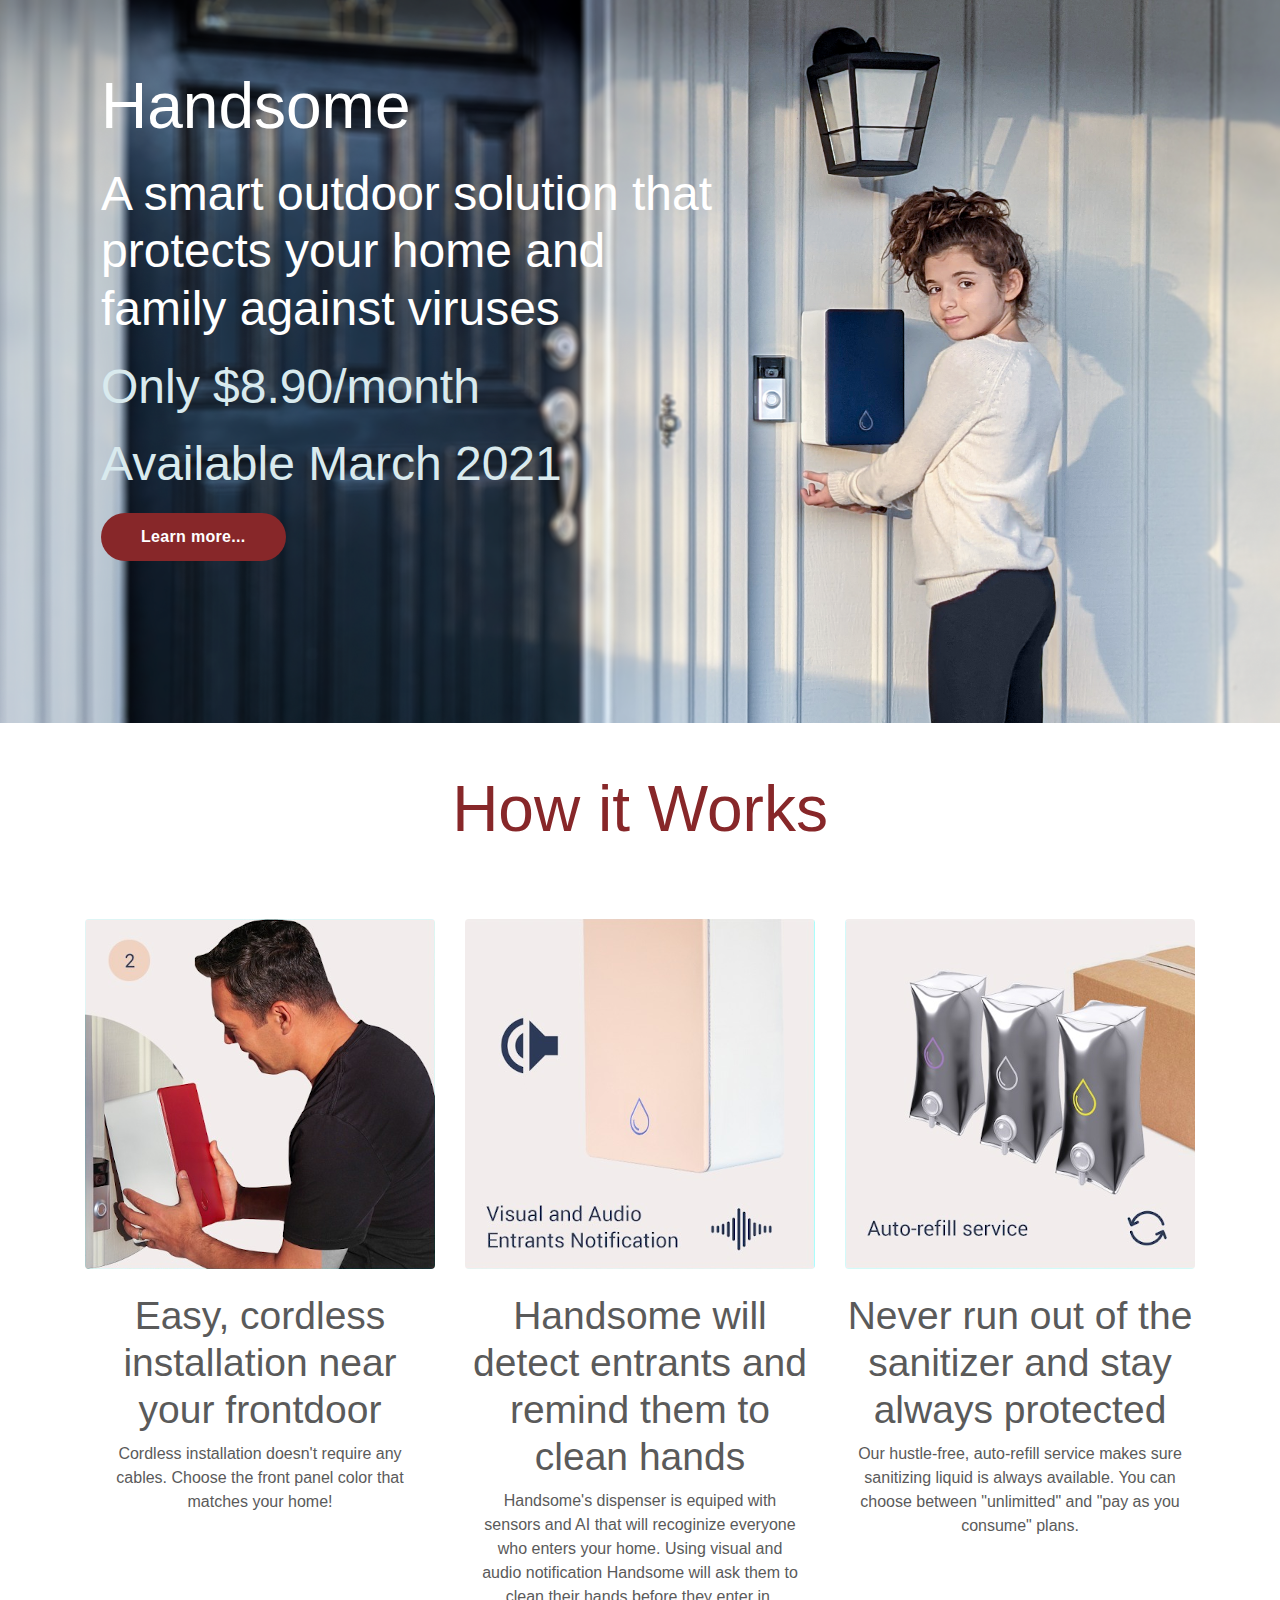
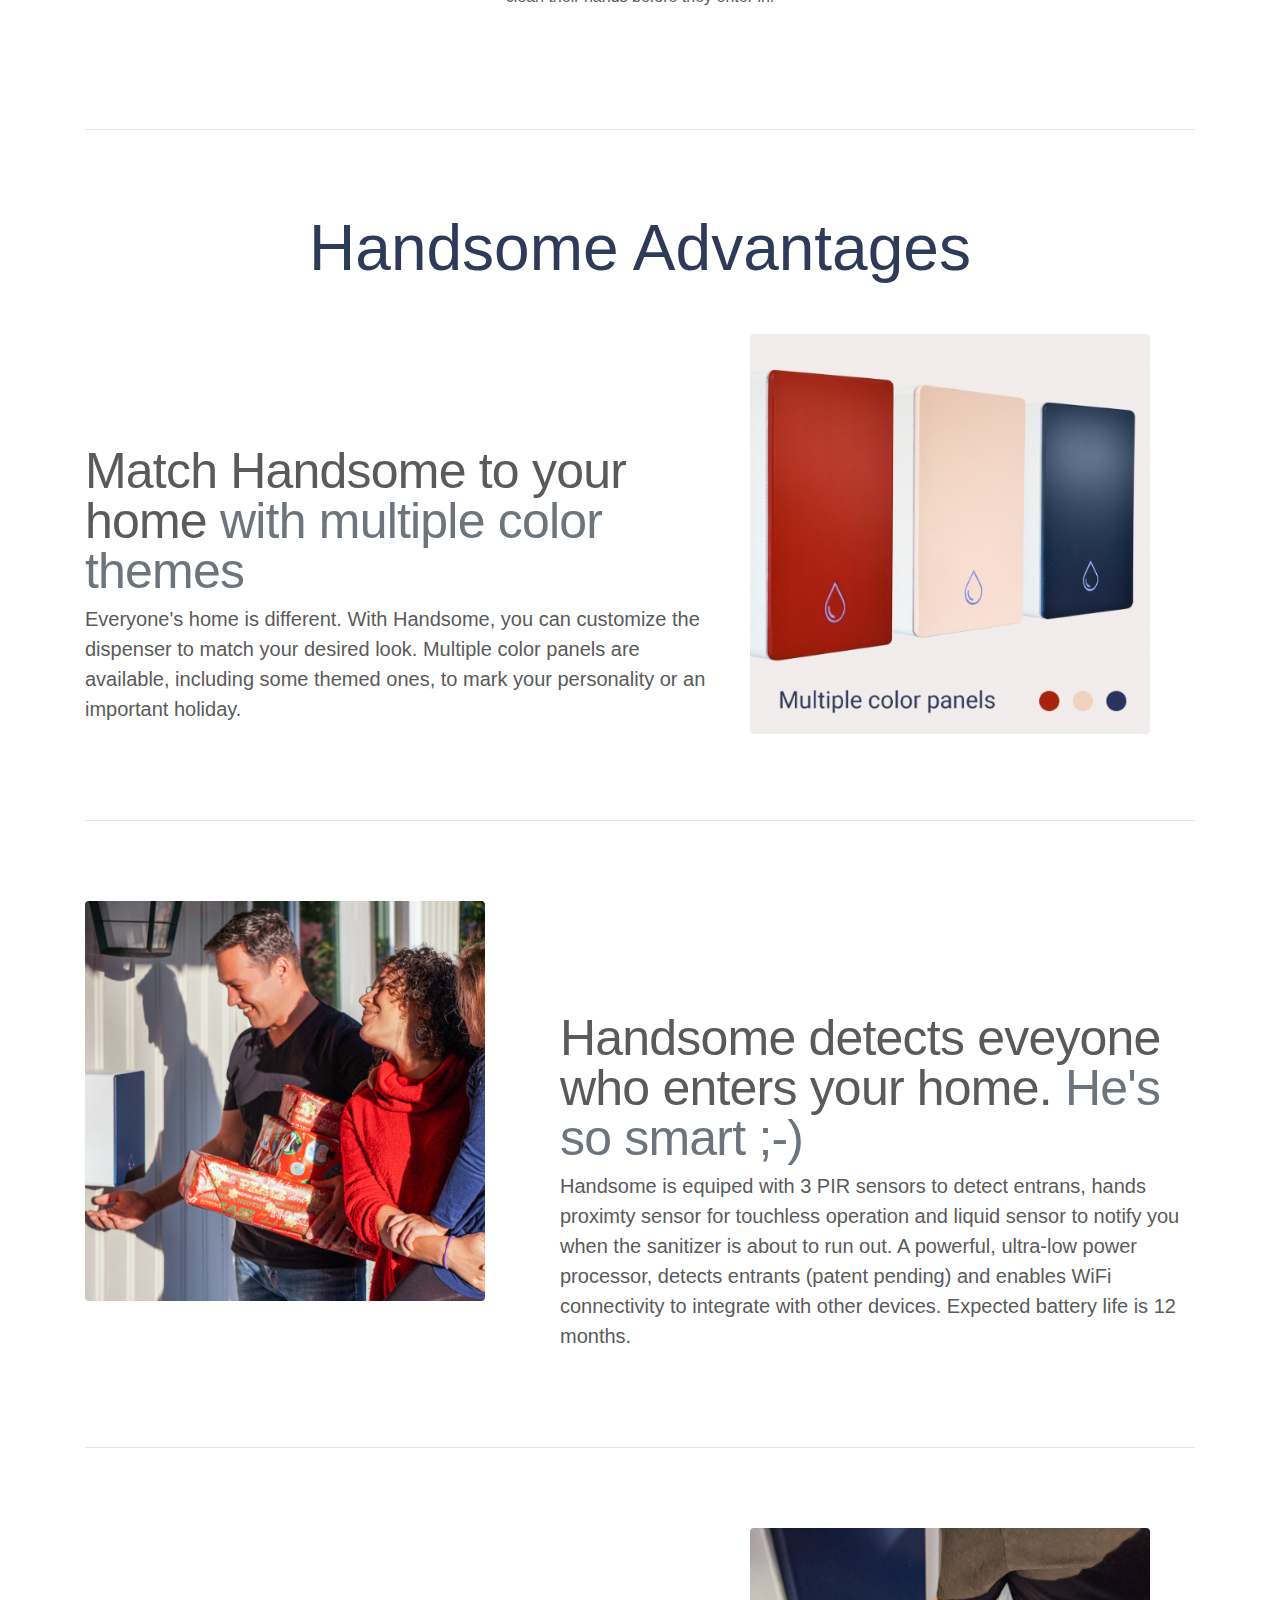
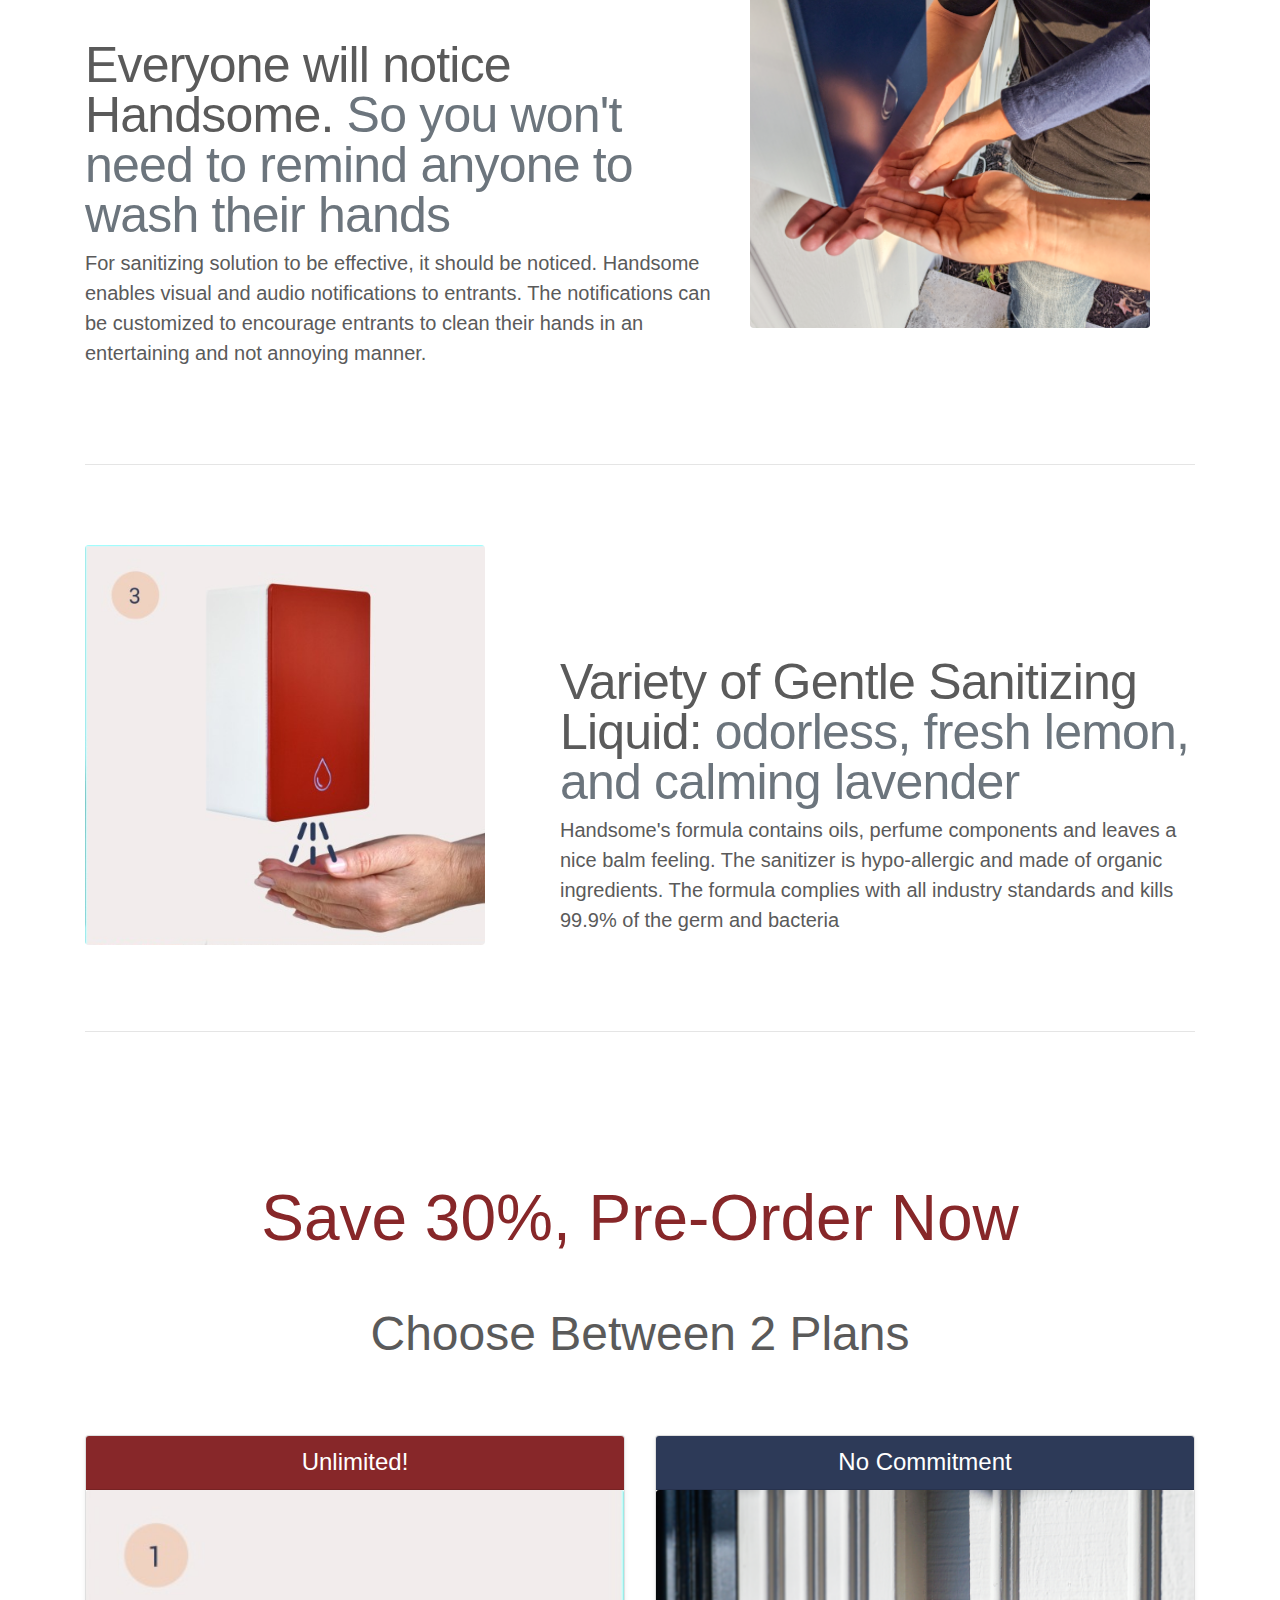
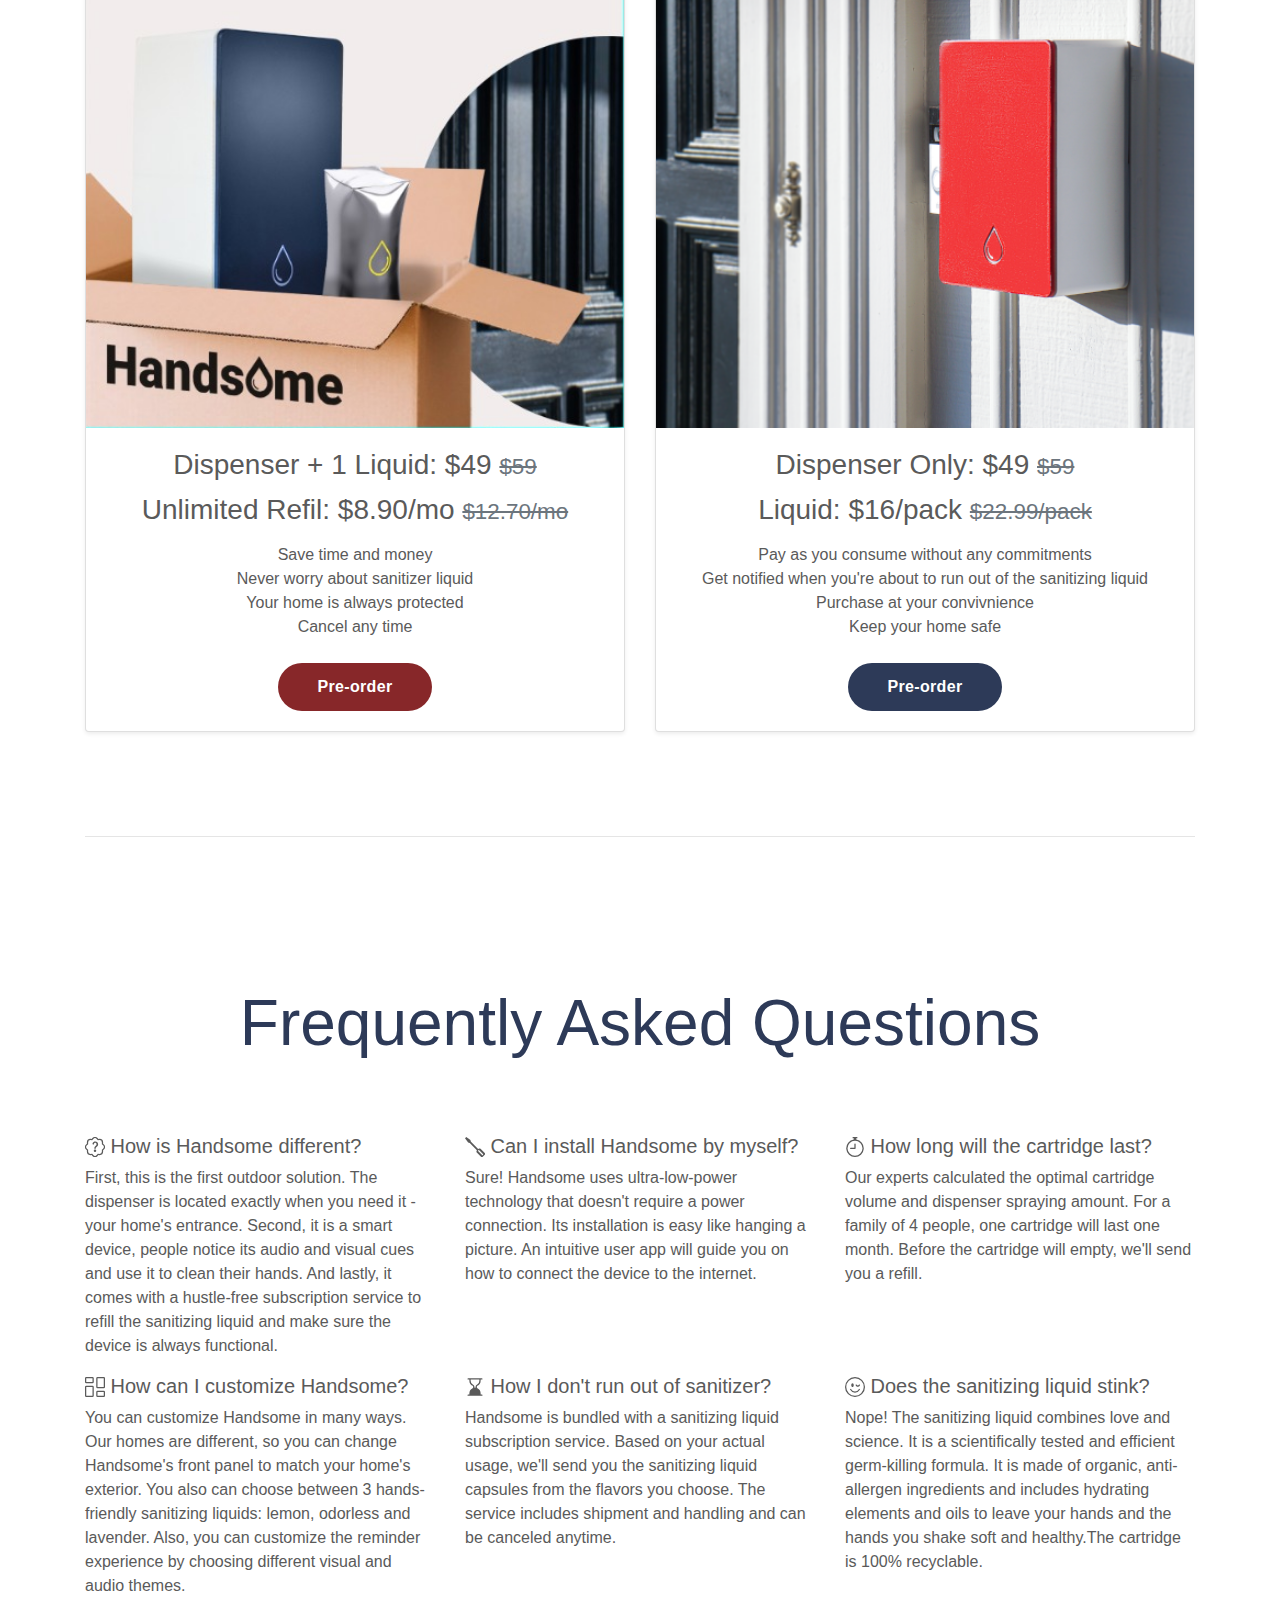
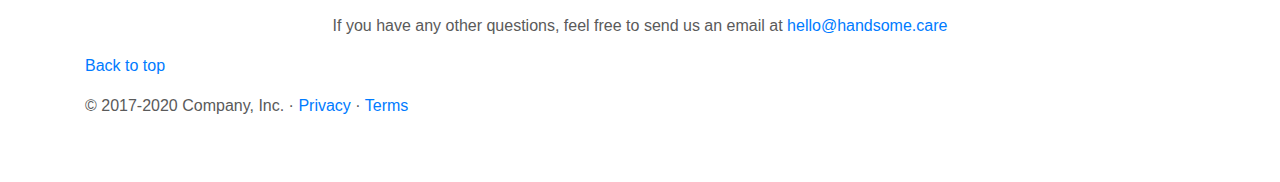
==== v3/index.html @ 8bad0efb "Add files via upload" ====
<!doctype html>
<html lang="en">
  <head>
    <meta charset="utf-8">
    <meta name="viewport" content="width=device-width, initial-scale=1">
    <meta name="description" content="">
    <meta name="author" content="Mark Otto, Jacob Thornton, and Bootstrap contributors">
    <meta name="generator" content="Hugo 0.79.0">
    <title>Handsome. Smart Outdoor Sanitizer</title>

<!--    <link rel="canonical" href="https://getbootstrap.com/docs/5.0/examples/carousel/">-->
<!--      https://animate.style/-->
      <link
        rel="stylesheet"
        href="https://cdnjs.cloudflare.com/ajax/libs/animate.css/4.1.1/animate.min.css"
        />
    

    <!-- Bootstrap core CSS -->
<!--<link href="assets/dist/css/bootstrap.min.css" rel="stylesheet">-->
<link rel="stylesheet" href="https://stackpath.bootstrapcdn.com/bootstrap/4.3.1/css/bootstrap.min.css" integrity="sha384-ggOyR0iXCbMQv3Xipma34MD+dH/1fQ784/j6cY/iJTQUOhcWr7x9JvoRxT2MZw1T" crossorigin="anonymous">
<script src="https://code.jquery.com/jquery-3.3.1.slim.min.js" integrity="sha384-q8i/X+965DzO0rT7abK41JStQIAqVgRVzpbzo5smXKp4YfRvH+8abtTE1Pi6jizo" crossorigin="anonymous"></script>
<script src="https://cdnjs.cloudflare.com/ajax/libs/popper.js/1.14.7/umd/popper.min.js" integrity="sha384-UO2eT0CpHqdSJQ6hJty5KVphtPhzWj9WO1clHTMGa3JDZwrnQq4sF86dIHNDz0W1" crossorigin="anonymous"></script>
<script src="https://stackpath.bootstrapcdn.com/bootstrap/4.3.1/js/bootstrap.min.js" integrity="sha384-JjSmVgyd0p3pXB1rRibZUAYoIIy6OrQ6VrjIEaFf/nJGzIxFDsf4x0xIM+B07jRM" crossorigin="anonymous"></script>
<script src="https://cdn.jsdelivr.net/npm/masonry-layout@4.2.2/dist/masonry.pkgd.min.js" integrity="sha384-GNFwBvfVxBkLMJpYMOABq3c+d3KnQxudP/mGPkzpZSTYykLBNsZEnG2D9G/X/+7D" crossorigin="anonymous" async></script>
      
    <style>
      .bd-placeholder-img {
        font-size: 1.125rem;
        text-anchor: middle;
        -webkit-user-select: none;
        -moz-user-select: none;
        user-select: none;
      }

      @media (min-width: 768px) {
        .bd-placeholder-img-lg {
          font-size: 3.5rem;
        }
      }
    </style>

    
    <!-- Custom styles for this template -->
    <link href="css/custom.css" rel="stylesheet">
  </head>
  <body>
    
<!--
<header>
  <nav class="navbar navbar-expand-md navbar-dark fixed-top bg-dark">
    <div class="container-fluid">
      <a class="navbar-brand" href="#">Carousel</a>
      <button class="navbar-toggler" type="button" data-bs-toggle="collapse" data-bs-target="#navbarCollapse" aria-controls="navbarCollapse" aria-expanded="false" aria-label="Toggle navigation">
        <span class="navbar-toggler-icon"></span>
      </button>
      <div class="collapse navbar-collapse" id="navbarCollapse">
        <ul class="navbar-nav me-auto mb-2 mb-md-0">
          <li class="nav-item active">
            <a class="nav-link" aria-current="page" href="#">Home</a>
          </li>
          <li class="nav-item">
            <a class="nav-link" href="#">Link</a>
          </li>
          <li class="nav-item">
            <a class="nav-link disabled" href="#" tabindex="-1" aria-disabled="true">Disabled</a>
          </li>
        </ul>
        <form class="d-flex">
          <input class="form-control me-2" type="search" placeholder="Search" aria-label="Search">
          <button class="btn btn-outline-success" type="submit">Search</button>
        </form>
      </div>
    </div>
  </nav>
</header>
-->

<main>

    <div class="container-fluid px-0 mb-3" style="position: relative;">
        <div class="row">
<!--            <div class="col-lg-12 d-none d-md-block">-->
            <div class="col-12">
                <img src="images/4.png" class="d-block w-100 img-fluid" aria-hidden="true" focusable="false">

                <div class="col-sm-6 home-text-block d-none d-md-block">              
                    <h1 class="display-1 animate__animated animate__fadeIn" >Handsome</h1>
                    <h2 class="display-4 animate__animated animate__fadeIn animate__delay-1s">A smart outdoor solution that protects your home and family against viruses</h2>
                    <h2 class="display-4 animate__animated animate__fadeIn animate__delay-2s" style="color:#D9EAEE;">Only $8.90/month</h2>
                    <h2 class="display-4 animate__animated animate__fadeIn animate__delay-2s" style="color:#D9EAEE;">Available March 2021</h2>
                    <p><a class="button button-red-100" href="#" role="button">Learn more...</a></p>
                </div>                
            </div>
        </div>
        </div>
        <div class="container d-md-none">
        <div class="row">
            <div class="col-12">
                    <h1 class="display-1 animate__animated animate__fadeIn m-2" >Handsome</h1>
                    <h2 class="display-4 animate__animated animate__fadeIn animate__delay-1s m-3">A smart outdoor solution that protects your home and family against viruses</h2>
                    <h2 class="display-4 animate__animated animate__fadeIn animate__delay-2s m-3">Only $8.90/month</h2>
                    <h2 class="display-4 animate__animated animate__fadeIn animate__delay-2s m-3">Available March 2021</h2>
                </div>                
            </div>
        </div>
        
    
    
          <!-- Three columns of text below the carousel -->
<!--
  <div id="myCarousel" class="carousel slide" data-bs-ride="carousel">
    <ol class="carousel-indicators">
      <li data-bs-target="#myCarousel" data-bs-slide-to="0" class="active"></li>
      <li data-bs-target="#myCarousel" data-bs-slide-to="1"></li>
      <li data-bs-target="#myCarousel" data-bs-slide-to="2"></li>
    </ol>
    <div class="carousel-inner">
      <div class="carousel-item active">
        <svg class="bd-placeholder-img" width="100%" height="100%" xmlns="http://www.w3.org/2000/svg" aria-hidden="true" preserveAspectRatio="xMidYMid slice" focusable="false"><rect width="100%" height="100%" fill="#777"/></svg>
        <div class="container">
          <div class="carousel-caption text-start">
            <h1>Example headline.</h1>
            <p>Cras justo odio, dapibus ac facilisis in, egestas eget quam. Donec id elit non mi porta gravida at eget metus. Nullam id dolor id nibh ultricies vehicula ut id elit.</p>
            <p><a class="btn btn-lg btn-primary" href="#" role="button">Sign up today</a></p>
          </div>
        </div>
      </div>
      <div class="carousel-item">
        <svg class="bd-placeholder-img" width="100%" height="100%" xmlns="http://www.w3.org/2000/svg" aria-hidden="true" preserveAspectRatio="xMidYMid slice" focusable="false"><rect width="100%" height="100%" fill="#777"/></svg>

        <div class="container">
          <div class="carousel-caption">
            <h1>Another example headline.</h1>
            <p>Cras justo odio, dapibus ac facilisis in, egestas eget quam. Donec id elit non mi porta gravida at eget metus. Nullam id dolor id nibh ultricies vehicula ut id elit.</p>
            <p><a class="btn btn-lg btn-primary" href="#" role="button">Learn more</a></p>
          </div>
        </div>
      </div>
      <div class="carousel-item">
        <svg class="bd-placeholder-img" width="100%" height="100%" xmlns="http://www.w3.org/2000/svg" aria-hidden="true" preserveAspectRatio="xMidYMid slice" focusable="false"><rect width="100%" height="100%" fill="#777"/></svg>

        <div class="container">
          <div class="carousel-caption text-end">
            <h1>One more for good measure.</h1>
            <p>Cras justo odio, dapibus ac facilisis in, egestas eget quam. Donec id elit non mi porta gravida at eget metus. Nullam id dolor id nibh ultricies vehicula ut id elit.</p>
            <p><a class="btn btn-lg btn-primary" href="#" role="button">Browse gallery</a></p>
          </div>
        </div>
      </div>
    </div>
    <a class="carousel-control-prev" href="#myCarousel" role="button" data-bs-slide="prev">
      <span class="carousel-control-prev-icon" aria-hidden="true"></span>
      <span class="visually-hidden">Previous</span>
    </a>
    <a class="carousel-control-next" href="#myCarousel" role="button" data-bs-slide="next">
      <span class="carousel-control-next-icon" aria-hidden="true"></span>
      <span class="visually-hidden">Next</span>
    </a>
  </div>
-->


  <!-- Marketing messaging and featurettes
  ================================================== -->
  <!-- Wrap the rest of the page in another container to center all the content. -->

  <div class="container marketing mt-5">
      <h1 class="display-1 mb-5 animate__animated animate__fadeIn text-center" style="color:#872729;">How it Works</h1>
    <!-- Three columns of text below the carousel -->
    <div class="row">
      <div class="col-lg-4 pt-4">
        <img src="images/how_it_works_1.png" class="rounded">
        <h2 class="pt-4">Easy, cordless installation near your frontdoor</h2>
        <p>Cordless installation doesn't require any cables. Choose the front panel color that matches your home!</p>
      </div><!-- /.col-lg-4 -->
      <div class="col-lg-4 pt-4">
        <img src="images/how_it_works_2.png" class="rounded">
        <h2 class="pt-4">Handsome will detect entrants and remind them to clean hands</h2>
        <p>Handsome's dispenser is equiped with sensors and AI that will recoginize everyone who enters your home. Using visual and audio notification Handsome will ask them to clean their hands before they enter in.</p>
      </div><!-- /.col-lg-4 -->
      <div class="col-lg-4 pt-4">
        <img src="images/how_it_works_3.png" class="rounded">
        <h2 class="pt-4">Never run out of the sanitizer and stay always protected</h2>
        <p>Our hustle-free, auto-refill service makes sure sanitizing liquid is always available. You can choose between "unlimitted" and "pay as you consume" plans.</p>
      </div><!-- /.col-lg-4 -->

      </div><!-- /.row -->

    </div>
    
    <!-- START THE FEATURETTES -->

    

    <div class="container marketing mt-5">
        <hr class="featurette-divider d-none d-md-block">        
    <h1 class="display-1 mb-5 animate__animated animate__fadeIn text-center" style="color:#2D3A58;">Handsome Advantages</h1>

    <div class="row featurette">
      <div class="col-md-7">
        <h2 class="featurette-heading">Match Handsome to your home <span class="text-muted">with multiple color themes</span></h2>
        <p class="lead">Everyone's home is different. With Handsome, you can customize the dispenser to match your desired look. Multiple color panels are available, including some themed ones, to mark your personality or an important holiday.</p>
      </div>
      <div class="col-md-5">
        <img src="images/advantages_1.png" class="rounded featurette-image img-fluid mx-auto" width="400" height="400">
      </div>
    </div>

    <hr class="featurette-divider d-none d-md-block">
    <div class="d-md-none mt-5"></div>

    <div class="row featurette">
      <div class="col-md-7 order-md-2">
        <h2 class="featurette-heading">Handsome detects eveyone who enters your home. <span class="text-muted">He's so smart ;-)</span></h2>
        <p class="lead">Handsome is equiped with 3 PIR sensors to detect entrans, hands proximty sensor for touchless operation and liquid sensor to notify you when the sanitizer is about to run out. A powerful, ultra-low power processor, detects entrants (patent pending) and enables WiFi connectivity to integrate with other devices. Expected battery life is 12 months.</p>
      </div>
      <div class="col-md-5 order-md-1">
        <img src="images/advantages_2.png" class="rounded featurette-image img-fluid mx-auto" width="400" height="400">
      </div>
    </div>

    <hr class="featurette-divider d-none d-md-block">
    <div class="d-md-none mt-5"></div>

    <div class="row featurette">
      <div class="col-md-7">
        <h2 class="featurette-heading">Everyone will notice Handsome. <span class="text-muted">So you won't need to remind anyone to wash their hands</span></h2>
        <p class="lead">For sanitizing solution to be effective, it should be noticed. Handsome enables visual and audio notifications to entrants. The notifications can be customized to encourage entrants to clean their hands in an entertaining and not annoying manner.</p>
      </div>
      <div class="col-md-5">
        <img src="images/advantages_3.png" class="rounded featurette-image img-fluid mx-auto" width="400" height="400">
      </div>
    </div>

    <hr class="featurette-divider d-none d-md-block">
    <div class="d-md-none mt-5"></div>

    <div class="row featurette">
      <div class="col-md-7 order-md-2">
        <h2 class="featurette-heading">Variety of Gentle Sanitizing Liquid: <span class="text-muted">odorless, fresh lemon, and calming lavender</span></h2>
        <p class="lead">Handsome's formula contains oils, perfume components and leaves a nice balm feeling. The sanitizer is hypo-allergic and made of organic ingredients. The formula complies with all industry standards and kills 99.9% of the germ and bacteria</p>
      </div>
      <div class="col-md-5 order-md-1">
        <img src="images/advantages_4.png" class="rounded featurette-image img-fluid mx-auto" width="400" height="400">
      </div>
    </div>    
        
    <hr class="featurette-divider d-none d-md-block">
    <div class="d-md-none mt-5"></div>

    <!-- /END THE FEATURETTES -->

  </div><!-- /.container -->


<!--    PRICING -->
    <!-- Unlimited -->
    <div class="modal fade" id="unlimitedModal" tabindex="-1" role="dialog" aria-labelledby="unlimitedModalLabel" aria-hidden="true">
      <div class="modal-dialog modal-dialog-centered" role="document">      
        <div class="modal-content">
          <div class="modal-header">
            <h5 class="modal-title" id="unlimitedModalLabel">Save 30% on the Unlimited Plan.</h5>
            <button type="button" class="close" data-dismiss="modal" aria-label="Close">
              <span aria-hidden="true">&times;</span>
            </button>
          </div>
          <div class="modal-body">        
              <div class="text-center">
                  <img src="images/unlimited_256x256.png" class="d-block mx-auto" alt="" width="256" height="256"/>
              </div>
                <script src="https://f.convertkit.com/ckjs/ck.5.js"></script>
                <form action="https://app.convertkit.com/forms/1847154/subscriptions" class="seva-form formkit-form" method="post" data-sv-form="1847154" data-uid="456e545b8c" data-format="inline" data-version="5" data-options="{&quot;settings&quot;:{&quot;after_subscribe&quot;:{&quot;action&quot;:&quot;message&quot;,&quot;success_message&quot;:&quot;Success! Now check your email to confirm your subscription.&quot;,&quot;redirect_url&quot;:&quot;&quot;},&quot;analytics&quot;:{&quot;google&quot;:null,&quot;facebook&quot;:null,&quot;segment&quot;:null,&quot;pinterest&quot;:null,&quot;sparkloop&quot;:null},&quot;modal&quot;:{&quot;trigger&quot;:&quot;timer&quot;,&quot;scroll_percentage&quot;:null,&quot;timer&quot;:5,&quot;devices&quot;:&quot;all&quot;,&quot;show_once_every&quot;:15},&quot;powered_by&quot;:{&quot;show&quot;:true,&quot;url&quot;:&quot;https://convertkit.com?utm_source=dynamic&amp;utm_medium=referral&amp;utm_campaign=poweredby&amp;utm_content=form&quot;},&quot;recaptcha&quot;:{&quot;enabled&quot;:false},&quot;return_visitor&quot;:{&quot;action&quot;:&quot;show&quot;,&quot;custom_content&quot;:&quot;&quot;},&quot;slide_in&quot;:{&quot;display_in&quot;:&quot;bottom_right&quot;,&quot;trigger&quot;:&quot;timer&quot;,&quot;scroll_percentage&quot;:null,&quot;timer&quot;:5,&quot;devices&quot;:&quot;all&quot;,&quot;show_once_every&quot;:15},&quot;sticky_bar&quot;:{&quot;display_in&quot;:&quot;top&quot;,&quot;trigger&quot;:&quot;timer&quot;,&quot;scroll_percentage&quot;:null,&quot;timer&quot;:5,&quot;devices&quot;:&quot;all&quot;,&quot;show_once_every&quot;:15}},&quot;version&quot;:&quot;5&quot;}" min-width="400 500 600 700 800"><div data-style="clean"><ul class="formkit-alert formkit-alert-error" data-element="errors" data-group="alert"></ul><div data-element="fields" data-stacked="false" class="seva-fields formkit-fields"><div class="formkit-field"><input class="formkit-input" name="email_address" aria-label="Your Email Address" placeholder="Your Email Address" required="" type="email" style="color: rgb(0, 0, 0); border-color: rgb(227, 227, 227); border-radius: 4px; font-weight: 400;"></div><button data-element="submit" class="formkit-submit formkit-submit" style="color: rgb(255, 255, 255); background-color: rgb(22, 119, 190); border-radius: 4px; font-weight: 400;"><div class="formkit-spinner"><div></div><div></div><div></div></div><span class="">Pre-Order</span></button></div><div class="formkit-powered-by-convertkit-container"><a href="https://convertkit.com?utm_source=dynamic&amp;utm_medium=referral&amp;utm_campaign=poweredby&amp;utm_content=form" data-element="powered-by" class="formkit-powered-by-convertkit" data-variant="dark" target="_blank" rel="noopener noreferrer">Built with ConvertKit</a></div></div><style>.formkit-form[data-uid="456e545b8c"] *{box-sizing:border-box;}.formkit-form[data-uid="456e545b8c"]{-webkit-font-smoothing:antialiased;-moz-osx-font-smoothing:grayscale;}.formkit-form[data-uid="456e545b8c"] legend{border:none;font-size:inherit;margin-bottom:10px;padding:0;position:relative;display:table;}.formkit-form[data-uid="456e545b8c"] fieldset{border:0;padding:0.01em 0 0 0;margin:0;min-width:0;}.formkit-form[data-uid="456e545b8c"] body:not(:-moz-handler-blocked) fieldset{display:table-cell;}.formkit-form[data-uid="456e545b8c"] h1,.formkit-form[data-uid="456e545b8c"] h2,.formkit-form[data-uid="456e545b8c"] h3,.formkit-form[data-uid="456e545b8c"] h4,.formkit-form[data-uid="456e545b8c"] h5,.formkit-form[data-uid="456e545b8c"] h6{color:inherit;font-size:inherit;font-weight:inherit;}.formkit-form[data-uid="456e545b8c"] p{color:inherit;font-size:inherit;font-weight:inherit;}.formkit-form[data-uid="456e545b8c"] ol:not([template-default]),.formkit-form[data-uid="456e545b8c"] ul:not([template-default]),.formkit-form[data-uid="456e545b8c"] blockquote:not([template-default]){text-align:left;}.formkit-form[data-uid="456e545b8c"] p:not([template-default]),.formkit-form[data-uid="456e545b8c"] hr:not([template-default]),.formkit-form[data-uid="456e545b8c"] blockquote:not([template-default]),.formkit-form[data-uid="456e545b8c"] ol:not([template-default]),.formkit-form[data-uid="456e545b8c"] ul:not([template-default]){color:inherit;font-style:initial;}.formkit-form[data-uid="456e545b8c"] .ordered-list,.formkit-form[data-uid="456e545b8c"] .unordered-list{list-style-position:outside !important;padding-left:1em;}.formkit-form[data-uid="456e545b8c"] .list-item{padding-left:0;}.formkit-form[data-uid="456e545b8c"][data-format="modal"]{display:none;}.formkit-form[data-uid="456e545b8c"][data-format="slide in"]{display:none;}.formkit-form[data-uid="456e545b8c"][data-format="sticky bar"]{display:none;}.formkit-sticky-bar .formkit-form[data-uid="456e545b8c"][data-format="sticky bar"]{display:block;}.formkit-form[data-uid="456e545b8c"] .formkit-input,.formkit-form[data-uid="456e545b8c"] .formkit-select,.formkit-form[data-uid="456e545b8c"] .formkit-checkboxes{width:100%;}.formkit-form[data-uid="456e545b8c"] .formkit-button,.formkit-form[data-uid="456e545b8c"] .formkit-submit{border:0;border-radius:5px;color:#ffffff;cursor:pointer;display:inline-block;text-align:center;font-size:15px;font-weight:500;cursor:pointer;margin-bottom:15px;overflow:hidden;padding:0;position:relative;vertical-align:middle;}.formkit-form[data-uid="456e545b8c"] .formkit-button:hover,.formkit-form[data-uid="456e545b8c"] .formkit-submit:hover,.formkit-form[data-uid="456e545b8c"] .formkit-button:focus,.formkit-form[data-uid="456e545b8c"] .formkit-submit:focus{outline:none;}.formkit-form[data-uid="456e545b8c"] .formkit-button:hover > span,.formkit-form[data-uid="456e545b8c"] .formkit-submit:hover > span,.formkit-form[data-uid="456e545b8c"] .formkit-button:focus > span,.formkit-form[data-uid="456e545b8c"] .formkit-submit:focus > span{background-color:rgba(0,0,0,0.1);}.formkit-form[data-uid="456e545b8c"] .formkit-button > span,.formkit-form[data-uid="456e545b8c"] .formkit-submit > span{display:block;-webkit-transition:all 300ms ease-in-out;transition:all 300ms ease-in-out;padding:12px 24px;}.formkit-form[data-uid="456e545b8c"] .formkit-input{background:#ffffff;font-size:15px;padding:12px;border:1px solid #e3e3e3;-webkit-flex:1 0 auto;-ms-flex:1 0 auto;flex:1 0 auto;line-height:1.4;margin:0;-webkit-transition:border-color ease-out 300ms;transition:border-color ease-out 300ms;}.formkit-form[data-uid="456e545b8c"] .formkit-input:focus{outline:none;border-color:#1677be;-webkit-transition:border-color ease 300ms;transition:border-color ease 300ms;}.formkit-form[data-uid="456e545b8c"] .formkit-input::-webkit-input-placeholder{color:inherit;opacity:0.8;}.formkit-form[data-uid="456e545b8c"] .formkit-input::-moz-placeholder{color:inherit;opacity:0.8;}.formkit-form[data-uid="456e545b8c"] .formkit-input:-ms-input-placeholder{color:inherit;opacity:0.8;}.formkit-form[data-uid="456e545b8c"] .formkit-input::placeholder{color:inherit;opacity:0.8;}.formkit-form[data-uid="456e545b8c"] [data-group="dropdown"]{position:relative;display:inline-block;width:100%;}.formkit-form[data-uid="456e545b8c"] [data-group="dropdown"]::before{content:"";top:calc(50% - 2.5px);right:10px;position:absolute;pointer-events:none;border-color:#4f4f4f transparent transparent transparent;border-style:solid;border-width:6px 6px 0 6px;height:0;width:0;z-index:999;}.formkit-form[data-uid="456e545b8c"] [data-group="dropdown"] select{height:auto;width:100%;cursor:pointer;color:#333333;line-height:1.4;margin-bottom:0;padding:0 6px;-webkit-appearance:none;-moz-appearance:none;appearance:none;font-size:15px;padding:12px;padding-right:25px;border:1px solid #e3e3e3;background:#ffffff;}.formkit-form[data-uid="456e545b8c"] [data-group="dropdown"] select:focus{outline:none;}.formkit-form[data-uid="456e545b8c"] [data-group="checkboxes"]{text-align:left;margin:0;}.formkit-form[data-uid="456e545b8c"] [data-group="checkboxes"] [data-group="checkbox"]{margin-bottom:10px;}.formkit-form[data-uid="456e545b8c"] [data-group="checkboxes"] [data-group="checkbox"] *{cursor:pointer;}.formkit-form[data-uid="456e545b8c"] [data-group="checkboxes"] [data-group="checkbox"]:last-of-type{margin-bottom:0;}.formkit-form[data-uid="456e545b8c"] [data-group="checkboxes"] [data-group="checkbox"] input[type="checkbox"]{display:none;}.formkit-form[data-uid="456e545b8c"] [data-group="checkboxes"] [data-group="checkbox"] input[type="checkbox"] + label::after{content:none;}.formkit-form[data-uid="456e545b8c"] [data-group="checkboxes"] [data-group="checkbox"] input[type="checkbox"]:checked + label::after{border-color:#ffffff;content:"";}.formkit-form[data-uid="456e545b8c"] [data-group="checkboxes"] [data-group="checkbox"] input[type="checkbox"]:checked + label::before{background:#10bf7a;border-color:#10bf7a;}.formkit-form[data-uid="456e545b8c"] [data-group="checkboxes"] [data-group="checkbox"] label{position:relative;display:inline-block;padding-left:28px;}.formkit-form[data-uid="456e545b8c"] [data-group="checkboxes"] [data-group="checkbox"] label::before,.formkit-form[data-uid="456e545b8c"] [data-group="checkboxes"] [data-group="checkbox"] label::after{position:absolute;content:"";display:inline-block;}.formkit-form[data-uid="456e545b8c"] [data-group="checkboxes"] [data-group="checkbox"] label::before{height:16px;width:16px;border:1px solid #e3e3e3;background:#ffffff;left:0px;top:3px;}.formkit-form[data-uid="456e545b8c"] [data-group="checkboxes"] [data-group="checkbox"] label::after{height:4px;width:8px;border-left:2px solid #4d4d4d;border-bottom:2px solid #4d4d4d;-webkit-transform:rotate(-45deg);-ms-transform:rotate(-45deg);transform:rotate(-45deg);left:4px;top:8px;}.formkit-form[data-uid="456e545b8c"] .formkit-alert{background:#f9fafb;border:1px solid #e3e3e3;border-radius:5px;-webkit-flex:1 0 auto;-ms-flex:1 0 auto;flex:1 0 auto;list-style:none;margin:25px auto;padding:12px;text-align:center;width:100%;}.formkit-form[data-uid="456e545b8c"] .formkit-alert:empty{display:none;}.formkit-form[data-uid="456e545b8c"] .formkit-alert-success{background:#d3fbeb;border-color:#10bf7a;color:#0c905c;}.formkit-form[data-uid="456e545b8c"] .formkit-alert-error{background:#fde8e2;border-color:#f2643b;color:#ea4110;}.formkit-form[data-uid="456e545b8c"] .formkit-spinner{display:-webkit-box;display:-webkit-flex;display:-ms-flexbox;display:flex;height:0px;width:0px;margin:0 auto;position:absolute;top:0;left:0;right:0;width:0px;overflow:hidden;text-align:center;-webkit-transition:all 300ms ease-in-out;transition:all 300ms ease-in-out;}.formkit-form[data-uid="456e545b8c"] .formkit-spinner > div{margin:auto;width:12px;height:12px;background-color:#fff;opacity:0.3;border-radius:100%;display:inline-block;-webkit-animation:formkit-bouncedelay-formkit-form-data-uid-456e545b8c- 1.4s infinite ease-in-out both;animation:formkit-bouncedelay-formkit-form-data-uid-456e545b8c- 1.4s infinite ease-in-out both;}.formkit-form[data-uid="456e545b8c"] .formkit-spinner > div:nth-child(1){-webkit-animation-delay:-0.32s;animation-delay:-0.32s;}.formkit-form[data-uid="456e545b8c"] .formkit-spinner > div:nth-child(2){-webkit-animation-delay:-0.16s;animation-delay:-0.16s;}.formkit-form[data-uid="456e545b8c"] .formkit-submit[data-active] .formkit-spinner{opacity:1;height:100%;width:50px;}.formkit-form[data-uid="456e545b8c"] .formkit-submit[data-active] .formkit-spinner ~ span{opacity:0;}.formkit-form[data-uid="456e545b8c"] .formkit-powered-by[data-active="false"]{opacity:0.35;}.formkit-form[data-uid="456e545b8c"] .formkit-powered-by-convertkit-container{display:-webkit-box;display:-webkit-flex;display:-ms-flexbox;display:flex;width:100%;z-index:5;margin:10px 0;position:relative;}.formkit-form[data-uid="456e545b8c"] .formkit-powered-by-convertkit-container[data-active="false"]{opacity:0.35;}.formkit-form[data-uid="456e545b8c"] .formkit-powered-by-convertkit{-webkit-align-items:center;-webkit-box-align:center;-ms-flex-align:center;align-items:center;background-color:#ffffff;border:1px solid #dce1e5;border-radius:4px;color:#373f45;cursor:pointer;display:block;height:36px;margin:0 auto;opacity:0.95;padding:0;-webkit-text-decoration:none;text-decoration:none;text-indent:100%;-webkit-transition:ease-in-out all 200ms;transition:ease-in-out all 200ms;white-space:nowrap;overflow:hidden;-webkit-user-select:none;-moz-user-select:none;-ms-user-select:none;user-select:none;width:190px;background-repeat:no-repeat;background-position:center;background-image:url("data:image/svg+xml;charset=utf8,%3Csvg width='162' height='20' viewBox='0 0 162 20' fill='none' xmlns='http://www.w3.org/2000/svg'%3E%3Cpath d='M83.0561 15.2457C86.675 15.2457 89.4722 12.5154 89.4722 9.14749C89.4722 5.99211 86.8443 4.06563 85.1038 4.06563C82.6801 4.06563 80.7373 5.76407 80.4605 8.28551C80.4092 8.75244 80.0387 9.14403 79.5686 9.14069C78.7871 9.13509 77.6507 9.12841 76.9314 9.13092C76.6217 9.13199 76.3658 8.88106 76.381 8.57196C76.4895 6.38513 77.2218 4.3404 78.618 2.76974C80.1695 1.02445 82.4289 0 85.1038 0C89.5979 0 93.8406 4.07791 93.8406 9.14749C93.8406 14.7608 89.1832 19.3113 83.1517 19.3113C78.8502 19.3113 74.5179 16.5041 73.0053 12.5795C72.9999 12.565 72.9986 12.5492 73.0015 12.534C73.0218 12.4179 73.0617 12.3118 73.1011 12.2074C73.1583 12.0555 73.2143 11.907 73.2062 11.7359L73.18 11.1892C73.174 11.0569 73.2075 10.9258 73.2764 10.8127C73.3452 10.6995 73.4463 10.6094 73.5666 10.554L73.7852 10.4523C73.9077 10.3957 74.0148 10.3105 74.0976 10.204C74.1803 10.0974 74.2363 9.97252 74.2608 9.83983C74.3341 9.43894 74.6865 9.14749 75.0979 9.14749C75.7404 9.14749 76.299 9.57412 76.5088 10.1806C77.5188 13.1 79.1245 15.2457 83.0561 15.2457Z' fill='%23373F45'/%3E%3Cpath d='M155.758 6.91365C155.028 6.91365 154.804 6.47916 154.804 5.98857C154.804 5.46997 154.986 5.06348 155.758 5.06348C156.53 5.06348 156.712 5.46997 156.712 5.98857C156.712 6.47905 156.516 6.91365 155.758 6.91365ZM142.441 12.9304V9.32833L141.415 9.32323V8.90392C141.415 8.44719 141.786 8.07758 142.244 8.07986L142.441 8.08095V6.55306L144.082 6.09057V8.08073H145.569V8.50416C145.569 8.61242 145.548 8.71961 145.506 8.81961C145.465 8.91961 145.404 9.01047 145.328 9.08699C145.251 9.16351 145.16 9.2242 145.06 9.26559C144.96 9.30698 144.853 9.32826 144.745 9.32822H144.082V12.7201C144.082 13.2423 144.378 13.4256 144.76 13.4887C145.209 13.5629 145.583 13.888 145.583 14.343V14.9626C144.029 14.9626 142.441 14.8942 142.441 12.9304Z' fill='%23373F45'/%3E%3Cpath d='M110.058 7.92554C108.417 7.88344 106.396 8.92062 106.396 11.5137C106.396 14.0646 108.417 15.0738 110.058 15.0318C111.742 15.0738 113.748 14.0646 113.748 11.5137C113.748 8.92062 111.742 7.88344 110.058 7.92554ZM110.07 13.7586C108.878 13.7586 108.032 12.8905 108.032 11.461C108.032 10.1013 108.878 9.20569 110.071 9.20569C111.263 9.20569 112.101 10.0995 112.101 11.459C112.101 12.8887 111.263 13.7586 110.07 13.7586Z' fill='%23373F45'/%3E%3Cpath d='M118.06 7.94098C119.491 7.94098 120.978 8.33337 120.978 11.1366V14.893H120.063C119.608 14.893 119.238 14.524 119.238 14.0689V10.9965C119.238 9.66506 118.747 9.16047 117.891 9.16047C117.414 9.16047 116.797 9.52486 116.502 9.81915V14.069C116.502 14.1773 116.481 14.2845 116.44 14.3845C116.398 14.4845 116.337 14.5753 116.261 14.6519C116.184 14.7284 116.093 14.7891 115.993 14.8305C115.893 14.8719 115.786 14.8931 115.678 14.8931H114.847V8.10918H115.773C115.932 8.10914 116.087 8.16315 116.212 8.26242C116.337 8.36168 116.424 8.50033 116.46 8.65577C116.881 8.19328 117.428 7.94098 118.06 7.94098ZM122.854 8.09713C123.024 8.09708 123.19 8.1496 123.329 8.2475C123.468 8.34541 123.574 8.48391 123.631 8.64405L125.133 12.8486L126.635 8.64415C126.692 8.48402 126.798 8.34551 126.937 8.2476C127.076 8.1497 127.242 8.09718 127.412 8.09724H128.598L126.152 14.3567C126.091 14.5112 125.986 14.6439 125.849 14.7374C125.711 14.831 125.549 14.881 125.383 14.8809H124.333L121.668 8.09713H122.854Z' fill='%23373F45'/%3E%3Cpath d='M135.085 14.5514C134.566 14.7616 133.513 15.0416 132.418 15.0416C130.496 15.0416 129.024 13.9345 129.024 11.4396C129.024 9.19701 130.451 7.99792 132.191 7.99792C134.338 7.99792 135.254 9.4378 135.158 11.3979C135.139 11.8029 134.786 12.0983 134.38 12.0983H130.679C130.763 13.1916 131.562 13.7662 132.615 13.7662C133.028 13.7662 133.462 13.7452 133.983 13.6481C134.535 13.545 135.085 13.9375 135.085 14.4985V14.5514ZM133.673 10.949C133.785 9.87621 133.061 9.28752 132.191 9.28752C131.321 9.28752 130.734 9.93979 130.679 10.9489L133.673 10.949Z' fill='%23373F45'/%3E%3Cpath d='M137.345 8.11122C137.497 8.11118 137.645 8.16229 137.765 8.25635C137.884 8.35041 137.969 8.48197 138.005 8.62993C138.566 8.20932 139.268 7.94303 139.759 7.94303C139.801 7.94303 140.068 7.94303 140.489 7.99913V8.7265C140.489 9.11748 140.15 9.4147 139.759 9.4147C139.31 9.4147 138.651 9.5829 138.131 9.8773V14.8951H136.462V8.11112L137.345 8.11122ZM156.6 14.0508V8.09104H155.769C155.314 8.09104 154.944 8.45999 154.944 8.9151V14.8748H155.775C156.23 14.8748 156.6 14.5058 156.6 14.0508ZM158.857 12.9447V9.34254H157.749V8.91912C157.749 8.46401 158.118 8.09506 158.574 8.09506H158.857V6.56739L160.499 6.10479V8.09506H161.986V8.51848C161.986 8.97359 161.617 9.34254 161.161 9.34254H160.499V12.7345C160.499 13.2566 160.795 13.44 161.177 13.503C161.626 13.5774 162 13.9024 162 14.3574V14.977C160.446 14.977 158.857 14.9086 158.857 12.9447ZM98.1929 10.1124C98.2033 6.94046 100.598 5.16809 102.895 5.16809C104.171 5.16809 105.342 5.44285 106.304 6.12953L105.914 6.6631C105.654 7.02011 105.16 7.16194 104.749 6.99949C104.169 6.7702 103.622 6.7218 103.215 6.7218C101.335 6.7218 99.9169 7.92849 99.9068 10.1123C99.9169 12.2959 101.335 13.5201 103.215 13.5201C103.622 13.5201 104.169 13.4717 104.749 13.2424C105.16 13.0799 105.654 13.2046 105.914 13.5615L106.304 14.0952C105.342 14.7819 104.171 15.0566 102.895 15.0566C100.598 15.0566 98.2033 13.2842 98.1929 10.1124ZM147.619 5.21768C148.074 5.21768 148.444 5.58663 148.444 6.04174V9.81968L151.82 5.58131C151.897 5.47733 151.997 5.39282 152.112 5.3346C152.227 5.27638 152.355 5.24607 152.484 5.24611H153.984L150.166 10.0615L153.984 14.8749H152.484C152.355 14.8749 152.227 14.8446 152.112 14.7864C151.997 14.7281 151.897 14.6436 151.82 14.5397L148.444 10.3025V14.0508C148.444 14.5059 148.074 14.8749 147.619 14.8749H146.746V5.21768H147.619Z' fill='%23373F45'/%3E%3Cpath d='M0.773438 6.5752H2.68066C3.56543 6.5752 4.2041 6.7041 4.59668 6.96191C4.99219 7.21973 5.18994 7.62695 5.18994 8.18359C5.18994 8.55859 5.09326 8.87061 4.8999 9.11963C4.70654 9.36865 4.42822 9.52539 4.06494 9.58984V9.63379C4.51611 9.71875 4.84717 9.88721 5.05811 10.1392C5.27197 10.3882 5.37891 10.7266 5.37891 11.1543C5.37891 11.7314 5.17676 12.1841 4.77246 12.5122C4.37109 12.8374 3.81152 13 3.09375 13H0.773438V6.5752ZM1.82373 9.22949H2.83447C3.27393 9.22949 3.59473 9.16064 3.79688 9.02295C3.99902 8.88232 4.1001 8.64502 4.1001 8.31104C4.1001 8.00928 3.99023 7.79102 3.77051 7.65625C3.55371 7.52148 3.20801 7.4541 2.7334 7.4541H1.82373V9.22949ZM1.82373 10.082V12.1167H2.93994C3.37939 12.1167 3.71045 12.0332 3.93311 11.8662C4.15869 11.6963 4.27148 11.4297 4.27148 11.0664C4.27148 10.7324 4.15723 10.4849 3.92871 10.3237C3.7002 10.1626 3.35303 10.082 2.88721 10.082H1.82373Z' fill='%23373F45'/%3E%3Cpath d='M13.011 6.5752V10.7324C13.011 11.207 12.9084 11.623 12.7034 11.9805C12.5012 12.335 12.2068 12.6089 11.8201 12.8022C11.4363 12.9927 10.9763 13.0879 10.4402 13.0879C9.6433 13.0879 9.02368 12.877 8.5813 12.4551C8.13892 12.0332 7.91772 11.4531 7.91772 10.7148V6.5752H8.9724V10.6401C8.9724 11.1704 9.09546 11.5615 9.34155 11.8135C9.58765 12.0654 9.96557 12.1914 10.4753 12.1914C11.4656 12.1914 11.9607 11.6714 11.9607 10.6313V6.5752H13.011Z' fill='%23373F45'/%3E%3Cpath d='M15.9146 13V6.5752H16.9649V13H15.9146Z' fill='%23373F45'/%3E%3Cpath d='M19.9255 13V6.5752H20.9758V12.0991H23.696V13H19.9255Z' fill='%23373F45'/%3E%3Cpath d='M28.2828 13H27.2325V7.47607H25.3428V6.5752H30.1724V7.47607H28.2828V13Z' fill='%23373F45'/%3E%3Cpath d='M41.9472 13H40.8046L39.7148 9.16796C39.6679 9.00097 39.6093 8.76074 39.539 8.44727C39.4687 8.13086 39.4262 7.91113 39.4116 7.78809C39.3823 7.97559 39.3339 8.21875 39.2665 8.51758C39.2021 8.81641 39.1479 9.03905 39.1039 9.18554L38.0405 13H36.8979L36.0673 9.7832L35.2236 6.5752H36.2958L37.2143 10.3193C37.3578 10.9199 37.4604 11.4502 37.5219 11.9102C37.5541 11.6611 37.6025 11.3828 37.6669 11.0752C37.7314 10.7676 37.79 10.5186 37.8427 10.3281L38.8886 6.5752H39.9301L41.0024 10.3457C41.1049 10.6943 41.2133 11.2158 41.3276 11.9102C41.3715 11.4912 41.477 10.958 41.644 10.3105L42.558 6.5752H43.6215L41.9472 13Z' fill='%23373F45'/%3E%3Cpath d='M45.7957 13V6.5752H46.846V13H45.7957Z' fill='%23373F45'/%3E%3Cpath d='M52.0258 13H50.9755V7.47607H49.0859V6.5752H53.9155V7.47607H52.0258V13Z' fill='%23373F45'/%3E%3Cpath d='M61.2312 13H60.1765V10.104H57.2146V13H56.1643V6.5752H57.2146V9.20312H60.1765V6.5752H61.2312V13Z' fill='%23373F45'/%3E%3C/svg%3E");}.formkit-form[data-uid="456e545b8c"] .formkit-powered-by-convertkit:hover,.formkit-form[data-uid="456e545b8c"] .formkit-powered-by-convertkit:focus{background-color:#ffffff;-webkit-transform:scale(1.025) perspective(1px);-ms-transform:scale(1.025) perspective(1px);transform:scale(1.025) perspective(1px);opacity:1;}.formkit-form[data-uid="456e545b8c"] .formkit-powered-by-convertkit[data-variant="dark"],.formkit-form[data-uid="456e545b8c"] .formkit-powered-by-convertkit[data-variant="light"]{background-color:transparent;border-color:transparent;width:166px;}.formkit-form[data-uid="456e545b8c"] .formkit-powered-by-convertkit[data-variant="light"]{color:#ffffff;background-image:url("data:image/svg+xml;charset=utf8,%3Csvg width='162' height='20' viewBox='0 0 162 20' fill='none' xmlns='http://www.w3.org/2000/svg'%3E%3Cpath d='M83.0561 15.2457C86.675 15.2457 89.4722 12.5154 89.4722 9.14749C89.4722 5.99211 86.8443 4.06563 85.1038 4.06563C82.6801 4.06563 80.7373 5.76407 80.4605 8.28551C80.4092 8.75244 80.0387 9.14403 79.5686 9.14069C78.7871 9.13509 77.6507 9.12841 76.9314 9.13092C76.6217 9.13199 76.3658 8.88106 76.381 8.57196C76.4895 6.38513 77.2218 4.3404 78.618 2.76974C80.1695 1.02445 82.4289 0 85.1038 0C89.5979 0 93.8406 4.07791 93.8406 9.14749C93.8406 14.7608 89.1832 19.3113 83.1517 19.3113C78.8502 19.3113 74.5179 16.5041 73.0053 12.5795C72.9999 12.565 72.9986 12.5492 73.0015 12.534C73.0218 12.4179 73.0617 12.3118 73.1011 12.2074C73.1583 12.0555 73.2143 11.907 73.2062 11.7359L73.18 11.1892C73.174 11.0569 73.2075 10.9258 73.2764 10.8127C73.3452 10.6995 73.4463 10.6094 73.5666 10.554L73.7852 10.4523C73.9077 10.3957 74.0148 10.3105 74.0976 10.204C74.1803 10.0974 74.2363 9.97252 74.2608 9.83983C74.3341 9.43894 74.6865 9.14749 75.0979 9.14749C75.7404 9.14749 76.299 9.57412 76.5088 10.1806C77.5188 13.1 79.1245 15.2457 83.0561 15.2457Z' fill='white'/%3E%3Cpath d='M155.758 6.91365C155.028 6.91365 154.804 6.47916 154.804 5.98857C154.804 5.46997 154.986 5.06348 155.758 5.06348C156.53 5.06348 156.712 5.46997 156.712 5.98857C156.712 6.47905 156.516 6.91365 155.758 6.91365ZM142.441 12.9304V9.32833L141.415 9.32323V8.90392C141.415 8.44719 141.786 8.07758 142.244 8.07986L142.441 8.08095V6.55306L144.082 6.09057V8.08073H145.569V8.50416C145.569 8.61242 145.548 8.71961 145.506 8.81961C145.465 8.91961 145.404 9.01047 145.328 9.08699C145.251 9.16351 145.16 9.2242 145.06 9.26559C144.96 9.30698 144.853 9.32826 144.745 9.32822H144.082V12.7201C144.082 13.2423 144.378 13.4256 144.76 13.4887C145.209 13.5629 145.583 13.888 145.583 14.343V14.9626C144.029 14.9626 142.441 14.8942 142.441 12.9304Z' fill='white'/%3E%3Cpath d='M110.058 7.92554C108.417 7.88344 106.396 8.92062 106.396 11.5137C106.396 14.0646 108.417 15.0738 110.058 15.0318C111.742 15.0738 113.748 14.0646 113.748 11.5137C113.748 8.92062 111.742 7.88344 110.058 7.92554ZM110.07 13.7586C108.878 13.7586 108.032 12.8905 108.032 11.461C108.032 10.1013 108.878 9.20569 110.071 9.20569C111.263 9.20569 112.101 10.0995 112.101 11.459C112.101 12.8887 111.263 13.7586 110.07 13.7586Z' fill='white'/%3E%3Cpath d='M118.06 7.94098C119.491 7.94098 120.978 8.33337 120.978 11.1366V14.893H120.063C119.608 14.893 119.238 14.524 119.238 14.0689V10.9965C119.238 9.66506 118.747 9.16047 117.891 9.16047C117.414 9.16047 116.797 9.52486 116.502 9.81915V14.069C116.502 14.1773 116.481 14.2845 116.44 14.3845C116.398 14.4845 116.337 14.5753 116.261 14.6519C116.184 14.7284 116.093 14.7891 115.993 14.8305C115.893 14.8719 115.786 14.8931 115.678 14.8931H114.847V8.10918H115.773C115.932 8.10914 116.087 8.16315 116.212 8.26242C116.337 8.36168 116.424 8.50033 116.46 8.65577C116.881 8.19328 117.428 7.94098 118.06 7.94098ZM122.854 8.09713C123.024 8.09708 123.19 8.1496 123.329 8.2475C123.468 8.34541 123.574 8.48391 123.631 8.64405L125.133 12.8486L126.635 8.64415C126.692 8.48402 126.798 8.34551 126.937 8.2476C127.076 8.1497 127.242 8.09718 127.412 8.09724H128.598L126.152 14.3567C126.091 14.5112 125.986 14.6439 125.849 14.7374C125.711 14.831 125.549 14.881 125.383 14.8809H124.333L121.668 8.09713H122.854Z' fill='white'/%3E%3Cpath d='M135.085 14.5514C134.566 14.7616 133.513 15.0416 132.418 15.0416C130.496 15.0416 129.024 13.9345 129.024 11.4396C129.024 9.19701 130.451 7.99792 132.191 7.99792C134.338 7.99792 135.254 9.4378 135.158 11.3979C135.139 11.8029 134.786 12.0983 134.38 12.0983H130.679C130.763 13.1916 131.562 13.7662 132.615 13.7662C133.028 13.7662 133.462 13.7452 133.983 13.6481C134.535 13.545 135.085 13.9375 135.085 14.4985V14.5514ZM133.673 10.949C133.785 9.87621 133.061 9.28752 132.191 9.28752C131.321 9.28752 130.734 9.93979 130.679 10.9489L133.673 10.949Z' fill='white'/%3E%3Cpath d='M137.345 8.11122C137.497 8.11118 137.645 8.16229 137.765 8.25635C137.884 8.35041 137.969 8.48197 138.005 8.62993C138.566 8.20932 139.268 7.94303 139.759 7.94303C139.801 7.94303 140.068 7.94303 140.489 7.99913V8.7265C140.489 9.11748 140.15 9.4147 139.759 9.4147C139.31 9.4147 138.651 9.5829 138.131 9.8773V14.8951H136.462V8.11112L137.345 8.11122ZM156.6 14.0508V8.09104H155.769C155.314 8.09104 154.944 8.45999 154.944 8.9151V14.8748H155.775C156.23 14.8748 156.6 14.5058 156.6 14.0508ZM158.857 12.9447V9.34254H157.749V8.91912C157.749 8.46401 158.118 8.09506 158.574 8.09506H158.857V6.56739L160.499 6.10479V8.09506H161.986V8.51848C161.986 8.97359 161.617 9.34254 161.161 9.34254H160.499V12.7345C160.499 13.2566 160.795 13.44 161.177 13.503C161.626 13.5774 162 13.9024 162 14.3574V14.977C160.446 14.977 158.857 14.9086 158.857 12.9447ZM98.1929 10.1124C98.2033 6.94046 100.598 5.16809 102.895 5.16809C104.171 5.16809 105.342 5.44285 106.304 6.12953L105.914 6.6631C105.654 7.02011 105.16 7.16194 104.749 6.99949C104.169 6.7702 103.622 6.7218 103.215 6.7218C101.335 6.7218 99.9169 7.92849 99.9068 10.1123C99.9169 12.2959 101.335 13.5201 103.215 13.5201C103.622 13.5201 104.169 13.4717 104.749 13.2424C105.16 13.0799 105.654 13.2046 105.914 13.5615L106.304 14.0952C105.342 14.7819 104.171 15.0566 102.895 15.0566C100.598 15.0566 98.2033 13.2842 98.1929 10.1124ZM147.619 5.21768C148.074 5.21768 148.444 5.58663 148.444 6.04174V9.81968L151.82 5.58131C151.897 5.47733 151.997 5.39282 152.112 5.3346C152.227 5.27638 152.355 5.24607 152.484 5.24611H153.984L150.166 10.0615L153.984 14.8749H152.484C152.355 14.8749 152.227 14.8446 152.112 14.7864C151.997 14.7281 151.897 14.6436 151.82 14.5397L148.444 10.3025V14.0508C148.444 14.5059 148.074 14.8749 147.619 14.8749H146.746V5.21768H147.619Z' fill='white'/%3E%3Cpath d='M0.773438 6.5752H2.68066C3.56543 6.5752 4.2041 6.7041 4.59668 6.96191C4.99219 7.21973 5.18994 7.62695 5.18994 8.18359C5.18994 8.55859 5.09326 8.87061 4.8999 9.11963C4.70654 9.36865 4.42822 9.52539 4.06494 9.58984V9.63379C4.51611 9.71875 4.84717 9.88721 5.05811 10.1392C5.27197 10.3882 5.37891 10.7266 5.37891 11.1543C5.37891 11.7314 5.17676 12.1841 4.77246 12.5122C4.37109 12.8374 3.81152 13 3.09375 13H0.773438V6.5752ZM1.82373 9.22949H2.83447C3.27393 9.22949 3.59473 9.16064 3.79688 9.02295C3.99902 8.88232 4.1001 8.64502 4.1001 8.31104C4.1001 8.00928 3.99023 7.79102 3.77051 7.65625C3.55371 7.52148 3.20801 7.4541 2.7334 7.4541H1.82373V9.22949ZM1.82373 10.082V12.1167H2.93994C3.37939 12.1167 3.71045 12.0332 3.93311 11.8662C4.15869 11.6963 4.27148 11.4297 4.27148 11.0664C4.27148 10.7324 4.15723 10.4849 3.92871 10.3237C3.7002 10.1626 3.35303 10.082 2.88721 10.082H1.82373Z' fill='white'/%3E%3Cpath d='M13.011 6.5752V10.7324C13.011 11.207 12.9084 11.623 12.7034 11.9805C12.5012 12.335 12.2068 12.6089 11.8201 12.8022C11.4363 12.9927 10.9763 13.0879 10.4402 13.0879C9.6433 13.0879 9.02368 12.877 8.5813 12.4551C8.13892 12.0332 7.91772 11.4531 7.91772 10.7148V6.5752H8.9724V10.6401C8.9724 11.1704 9.09546 11.5615 9.34155 11.8135C9.58765 12.0654 9.96557 12.1914 10.4753 12.1914C11.4656 12.1914 11.9607 11.6714 11.9607 10.6313V6.5752H13.011Z' fill='white'/%3E%3Cpath d='M15.9146 13V6.5752H16.9649V13H15.9146Z' fill='white'/%3E%3Cpath d='M19.9255 13V6.5752H20.9758V12.0991H23.696V13H19.9255Z' fill='white'/%3E%3Cpath d='M28.2828 13H27.2325V7.47607H25.3428V6.5752H30.1724V7.47607H28.2828V13Z' fill='white'/%3E%3Cpath d='M41.9472 13H40.8046L39.7148 9.16796C39.6679 9.00097 39.6093 8.76074 39.539 8.44727C39.4687 8.13086 39.4262 7.91113 39.4116 7.78809C39.3823 7.97559 39.3339 8.21875 39.2665 8.51758C39.2021 8.81641 39.1479 9.03905 39.1039 9.18554L38.0405 13H36.8979L36.0673 9.7832L35.2236 6.5752H36.2958L37.2143 10.3193C37.3578 10.9199 37.4604 11.4502 37.5219 11.9102C37.5541 11.6611 37.6025 11.3828 37.6669 11.0752C37.7314 10.7676 37.79 10.5186 37.8427 10.3281L38.8886 6.5752H39.9301L41.0024 10.3457C41.1049 10.6943 41.2133 11.2158 41.3276 11.9102C41.3715 11.4912 41.477 10.958 41.644 10.3105L42.558 6.5752H43.6215L41.9472 13Z' fill='white'/%3E%3Cpath d='M45.7957 13V6.5752H46.846V13H45.7957Z' fill='white'/%3E%3Cpath d='M52.0258 13H50.9755V7.47607H49.0859V6.5752H53.9155V7.47607H52.0258V13Z' fill='white'/%3E%3Cpath d='M61.2312 13H60.1765V10.104H57.2146V13H56.1643V6.5752H57.2146V9.20312H60.1765V6.5752H61.2312V13Z' fill='white'/%3E%3C/svg%3E");}@-webkit-keyframes formkit-bouncedelay-formkit-form-data-uid-456e545b8c-{0%,80%,100%{-webkit-transform:scale(0);-ms-transform:scale(0);transform:scale(0);}40%{-webkit-transform:scale(1);-ms-transform:scale(1);transform:scale(1);}}@keyframes formkit-bouncedelay-formkit-form-data-uid-456e545b8c-{0%,80%,100%{-webkit-transform:scale(0);-ms-transform:scale(0);transform:scale(0);}40%{-webkit-transform:scale(1);-ms-transform:scale(1);transform:scale(1);}}.formkit-form[data-uid="456e545b8c"] blockquote{padding:10px 20px;margin:0 0 20px;border-left:5px solid #e1e1e1;} .formkit-form[data-uid="456e545b8c"]{max-width:700px;}.formkit-form[data-uid="456e545b8c"] [data-style="clean"]{width:100%;}.formkit-form[data-uid="456e545b8c"] .formkit-fields{display:-webkit-box;display:-webkit-flex;display:-ms-flexbox;display:flex;-webkit-flex-wrap:wrap;-ms-flex-wrap:wrap;flex-wrap:wrap;margin:0 auto;}.formkit-form[data-uid="456e545b8c"] .formkit-field,.formkit-form[data-uid="456e545b8c"] .formkit-submit{margin:0 0 15px 0;-webkit-flex:1 0 100%;-ms-flex:1 0 100%;flex:1 0 100%;}.formkit-form[data-uid="456e545b8c"] .formkit-powered-by-convertkit-container{margin:0;}.formkit-form[data-uid="456e545b8c"][min-width~="700"] [data-style="clean"],.formkit-form[data-uid="456e545b8c"][min-width~="800"] [data-style="clean"]{padding:10px;}.formkit-form[data-uid="456e545b8c"][min-width~="700"] .formkit-fields[data-stacked="false"],.formkit-form[data-uid="456e545b8c"][min-width~="800"] .formkit-fields[data-stacked="false"]{margin-left:-5px;margin-right:-5px;}.formkit-form[data-uid="456e545b8c"][min-width~="700"] .formkit-fields[data-stacked="false"] .formkit-field,.formkit-form[data-uid="456e545b8c"][min-width~="800"] .formkit-fields[data-stacked="false"] .formkit-field,.formkit-form[data-uid="456e545b8c"][min-width~="700"] .formkit-fields[data-stacked="false"] .formkit-submit,.formkit-form[data-uid="456e545b8c"][min-width~="800"] .formkit-fields[data-stacked="false"] .formkit-submit{margin:0 5px 15px 5px;}.formkit-form[data-uid="456e545b8c"][min-width~="700"] .formkit-fields[data-stacked="false"] .formkit-field,.formkit-form[data-uid="456e545b8c"][min-width~="800"] .formkit-fields[data-stacked="false"] .formkit-field{-webkit-flex:100 1 auto;-ms-flex:100 1 auto;flex:100 1 auto;}.formkit-form[data-uid="456e545b8c"][min-width~="700"] .formkit-fields[data-stacked="false"] .formkit-submit,.formkit-form[data-uid="456e545b8c"][min-width~="800"] .formkit-fields[data-stacked="false"] .formkit-submit{-webkit-flex:1 1 auto;-ms-flex:1 1 auto;flex:1 1 auto;} </style></form>
            </div>
        </div>
      </div>
    </div>
        

    <!-- No commitment -->
    <div class="modal fade" id="noCommitmentModal" tabindex="-1" role="dialog" aria-labelledby="noCommitmentModalLabel" aria-hidden="true">
      <div class="modal-dialog modal-dialog-centered" role="document">
        <div class="modal-content">
          <div class="modal-header">
            <h5 class="modal-title" id="noCommitmentModalLabel">Save 30% on the No Commitment Plan.</h5>
            <button type="button" class="close" data-dismiss="modal" aria-label="Close">
              <span aria-hidden="true">&times;</span>
            </button>
          </div>
          <div class="modal-body">        
              <div class="text-center">
                  <img src="images/no_commitment_256x256.png" class="d-block mx-auto" alt="" width="256" height="256"/>
              </div>
                <script src="https://f.convertkit.com/ckjs/ck.5.js"></script>
                <form action="https://app.convertkit.com/forms/1847224/subscriptions" class="seva-form formkit-form" method="post" data-sv-form="1847224" data-uid="279c74b82d" data-format="inline" data-version="5" data-options="{&quot;settings&quot;:{&quot;after_subscribe&quot;:{&quot;action&quot;:&quot;message&quot;,&quot;success_message&quot;:&quot;Success! Now check your email to confirm your subscription.&quot;,&quot;redirect_url&quot;:&quot;&quot;},&quot;analytics&quot;:{&quot;google&quot;:null,&quot;facebook&quot;:null,&quot;segment&quot;:null,&quot;pinterest&quot;:null,&quot;sparkloop&quot;:null},&quot;modal&quot;:{&quot;trigger&quot;:&quot;timer&quot;,&quot;scroll_percentage&quot;:null,&quot;timer&quot;:5,&quot;devices&quot;:&quot;all&quot;,&quot;show_once_every&quot;:15},&quot;powered_by&quot;:{&quot;show&quot;:true,&quot;url&quot;:&quot;https://convertkit.com?utm_source=dynamic&amp;utm_medium=referral&amp;utm_campaign=poweredby&amp;utm_content=form&quot;},&quot;recaptcha&quot;:{&quot;enabled&quot;:false},&quot;return_visitor&quot;:{&quot;action&quot;:&quot;show&quot;,&quot;custom_content&quot;:&quot;&quot;},&quot;slide_in&quot;:{&quot;display_in&quot;:&quot;bottom_right&quot;,&quot;trigger&quot;:&quot;timer&quot;,&quot;scroll_percentage&quot;:null,&quot;timer&quot;:5,&quot;devices&quot;:&quot;all&quot;,&quot;show_once_every&quot;:15},&quot;sticky_bar&quot;:{&quot;display_in&quot;:&quot;top&quot;,&quot;trigger&quot;:&quot;timer&quot;,&quot;scroll_percentage&quot;:null,&quot;timer&quot;:5,&quot;devices&quot;:&quot;all&quot;,&quot;show_once_every&quot;:15}},&quot;version&quot;:&quot;5&quot;}" min-width="400 500 600 700 800"><div data-style="clean"><ul class="formkit-alert formkit-alert-error" data-element="errors" data-group="alert"></ul><div data-element="fields" data-stacked="false" class="seva-fields formkit-fields"><div class="formkit-field"><input class="formkit-input" name="email_address" aria-label="Your Email Address" placeholder="Your Email Address" required="" type="email" style="color: rgb(0, 0, 0); border-color: rgb(227, 227, 227); border-radius: 4px; font-weight: 400;"></div><button data-element="submit" class="formkit-submit formkit-submit" style="color: rgb(255, 255, 255); background-color: rgb(22, 119, 190); border-radius: 4px; font-weight: 400;"><div class="formkit-spinner"><div></div><div></div><div></div></div><span class="">Pre-Order</span></button></div><div class="formkit-powered-by-convertkit-container"><a href="https://convertkit.com?utm_source=dynamic&amp;utm_medium=referral&amp;utm_campaign=poweredby&amp;utm_content=form" data-element="powered-by" class="formkit-powered-by-convertkit" data-variant="dark" target="_blank" rel="noopener noreferrer">Built with ConvertKit</a></div></div><style>.formkit-form[data-uid="279c74b82d"] *{box-sizing:border-box;}.formkit-form[data-uid="279c74b82d"]{-webkit-font-smoothing:antialiased;-moz-osx-font-smoothing:grayscale;}.formkit-form[data-uid="279c74b82d"] legend{border:none;font-size:inherit;margin-bottom:10px;padding:0;position:relative;display:table;}.formkit-form[data-uid="279c74b82d"] fieldset{border:0;padding:0.01em 0 0 0;margin:0;min-width:0;}.formkit-form[data-uid="279c74b82d"] body:not(:-moz-handler-blocked) fieldset{display:table-cell;}.formkit-form[data-uid="279c74b82d"] h1,.formkit-form[data-uid="279c74b82d"] h2,.formkit-form[data-uid="279c74b82d"] h3,.formkit-form[data-uid="279c74b82d"] h4,.formkit-form[data-uid="279c74b82d"] h5,.formkit-form[data-uid="279c74b82d"] h6{color:inherit;font-size:inherit;font-weight:inherit;}.formkit-form[data-uid="279c74b82d"] p{color:inherit;font-size:inherit;font-weight:inherit;}.formkit-form[data-uid="279c74b82d"] ol:not([template-default]),.formkit-form[data-uid="279c74b82d"] ul:not([template-default]),.formkit-form[data-uid="279c74b82d"] blockquote:not([template-default]){text-align:left;}.formkit-form[data-uid="279c74b82d"] p:not([template-default]),.formkit-form[data-uid="279c74b82d"] hr:not([template-default]),.formkit-form[data-uid="279c74b82d"] blockquote:not([template-default]),.formkit-form[data-uid="279c74b82d"] ol:not([template-default]),.formkit-form[data-uid="279c74b82d"] ul:not([template-default]){color:inherit;font-style:initial;}.formkit-form[data-uid="279c74b82d"] .ordered-list,.formkit-form[data-uid="279c74b82d"] .unordered-list{list-style-position:outside !important;padding-left:1em;}.formkit-form[data-uid="279c74b82d"] .list-item{padding-left:0;}.formkit-form[data-uid="279c74b82d"][data-format="modal"]{display:none;}.formkit-form[data-uid="279c74b82d"][data-format="slide in"]{display:none;}.formkit-form[data-uid="279c74b82d"][data-format="sticky bar"]{display:none;}.formkit-sticky-bar .formkit-form[data-uid="279c74b82d"][data-format="sticky bar"]{display:block;}.formkit-form[data-uid="279c74b82d"] .formkit-input,.formkit-form[data-uid="279c74b82d"] .formkit-select,.formkit-form[data-uid="279c74b82d"] .formkit-checkboxes{width:100%;}.formkit-form[data-uid="279c74b82d"] .formkit-button,.formkit-form[data-uid="279c74b82d"] .formkit-submit{border:0;border-radius:5px;color:#ffffff;cursor:pointer;display:inline-block;text-align:center;font-size:15px;font-weight:500;cursor:pointer;margin-bottom:15px;overflow:hidden;padding:0;position:relative;vertical-align:middle;}.formkit-form[data-uid="279c74b82d"] .formkit-button:hover,.formkit-form[data-uid="279c74b82d"] .formkit-submit:hover,.formkit-form[data-uid="279c74b82d"] .formkit-button:focus,.formkit-form[data-uid="279c74b82d"] .formkit-submit:focus{outline:none;}.formkit-form[data-uid="279c74b82d"] .formkit-button:hover > span,.formkit-form[data-uid="279c74b82d"] .formkit-submit:hover > span,.formkit-form[data-uid="279c74b82d"] .formkit-button:focus > span,.formkit-form[data-uid="279c74b82d"] .formkit-submit:focus > span{background-color:rgba(0,0,0,0.1);}.formkit-form[data-uid="279c74b82d"] .formkit-button > span,.formkit-form[data-uid="279c74b82d"] .formkit-submit > span{display:block;-webkit-transition:all 300ms ease-in-out;transition:all 300ms ease-in-out;padding:12px 24px;}.formkit-form[data-uid="279c74b82d"] .formkit-input{background:#ffffff;font-size:15px;padding:12px;border:1px solid #e3e3e3;-webkit-flex:1 0 auto;-ms-flex:1 0 auto;flex:1 0 auto;line-height:1.4;margin:0;-webkit-transition:border-color ease-out 300ms;transition:border-color ease-out 300ms;}.formkit-form[data-uid="279c74b82d"] .formkit-input:focus{outline:none;border-color:#1677be;-webkit-transition:border-color ease 300ms;transition:border-color ease 300ms;}.formkit-form[data-uid="279c74b82d"] .formkit-input::-webkit-input-placeholder{color:inherit;opacity:0.8;}.formkit-form[data-uid="279c74b82d"] .formkit-input::-moz-placeholder{color:inherit;opacity:0.8;}.formkit-form[data-uid="279c74b82d"] .formkit-input:-ms-input-placeholder{color:inherit;opacity:0.8;}.formkit-form[data-uid="279c74b82d"] .formkit-input::placeholder{color:inherit;opacity:0.8;}.formkit-form[data-uid="279c74b82d"] [data-group="dropdown"]{position:relative;display:inline-block;width:100%;}.formkit-form[data-uid="279c74b82d"] [data-group="dropdown"]::before{content:"";top:calc(50% - 2.5px);right:10px;position:absolute;pointer-events:none;border-color:#4f4f4f transparent transparent transparent;border-style:solid;border-width:6px 6px 0 6px;height:0;width:0;z-index:999;}.formkit-form[data-uid="279c74b82d"] [data-group="dropdown"] select{height:auto;width:100%;cursor:pointer;color:#333333;line-height:1.4;margin-bottom:0;padding:0 6px;-webkit-appearance:none;-moz-appearance:none;appearance:none;font-size:15px;padding:12px;padding-right:25px;border:1px solid #e3e3e3;background:#ffffff;}.formkit-form[data-uid="279c74b82d"] [data-group="dropdown"] select:focus{outline:none;}.formkit-form[data-uid="279c74b82d"] [data-group="checkboxes"]{text-align:left;margin:0;}.formkit-form[data-uid="279c74b82d"] [data-group="checkboxes"] [data-group="checkbox"]{margin-bottom:10px;}.formkit-form[data-uid="279c74b82d"] [data-group="checkboxes"] [data-group="checkbox"] *{cursor:pointer;}.formkit-form[data-uid="279c74b82d"] [data-group="checkboxes"] [data-group="checkbox"]:last-of-type{margin-bottom:0;}.formkit-form[data-uid="279c74b82d"] [data-group="checkboxes"] [data-group="checkbox"] input[type="checkbox"]{display:none;}.formkit-form[data-uid="279c74b82d"] [data-group="checkboxes"] [data-group="checkbox"] input[type="checkbox"] + label::after{content:none;}.formkit-form[data-uid="279c74b82d"] [data-group="checkboxes"] [data-group="checkbox"] input[type="checkbox"]:checked + label::after{border-color:#ffffff;content:"";}.formkit-form[data-uid="279c74b82d"] [data-group="checkboxes"] [data-group="checkbox"] input[type="checkbox"]:checked + label::before{background:#10bf7a;border-color:#10bf7a;}.formkit-form[data-uid="279c74b82d"] [data-group="checkboxes"] [data-group="checkbox"] label{position:relative;display:inline-block;padding-left:28px;}.formkit-form[data-uid="279c74b82d"] [data-group="checkboxes"] [data-group="checkbox"] label::before,.formkit-form[data-uid="279c74b82d"] [data-group="checkboxes"] [data-group="checkbox"] label::after{position:absolute;content:"";display:inline-block;}.formkit-form[data-uid="279c74b82d"] [data-group="checkboxes"] [data-group="checkbox"] label::before{height:16px;width:16px;border:1px solid #e3e3e3;background:#ffffff;left:0px;top:3px;}.formkit-form[data-uid="279c74b82d"] [data-group="checkboxes"] [data-group="checkbox"] label::after{height:4px;width:8px;border-left:2px solid #4d4d4d;border-bottom:2px solid #4d4d4d;-webkit-transform:rotate(-45deg);-ms-transform:rotate(-45deg);transform:rotate(-45deg);left:4px;top:8px;}.formkit-form[data-uid="279c74b82d"] .formkit-alert{background:#f9fafb;border:1px solid #e3e3e3;border-radius:5px;-webkit-flex:1 0 auto;-ms-flex:1 0 auto;flex:1 0 auto;list-style:none;margin:25px auto;padding:12px;text-align:center;width:100%;}.formkit-form[data-uid="279c74b82d"] .formkit-alert:empty{display:none;}.formkit-form[data-uid="279c74b82d"] .formkit-alert-success{background:#d3fbeb;border-color:#10bf7a;color:#0c905c;}.formkit-form[data-uid="279c74b82d"] .formkit-alert-error{background:#fde8e2;border-color:#f2643b;color:#ea4110;}.formkit-form[data-uid="279c74b82d"] .formkit-spinner{display:-webkit-box;display:-webkit-flex;display:-ms-flexbox;display:flex;height:0px;width:0px;margin:0 auto;position:absolute;top:0;left:0;right:0;width:0px;overflow:hidden;text-align:center;-webkit-transition:all 300ms ease-in-out;transition:all 300ms ease-in-out;}.formkit-form[data-uid="279c74b82d"] .formkit-spinner > div{margin:auto;width:12px;height:12px;background-color:#fff;opacity:0.3;border-radius:100%;display:inline-block;-webkit-animation:formkit-bouncedelay-formkit-form-data-uid-279c74b82d- 1.4s infinite ease-in-out both;animation:formkit-bouncedelay-formkit-form-data-uid-279c74b82d- 1.4s infinite ease-in-out both;}.formkit-form[data-uid="279c74b82d"] .formkit-spinner > div:nth-child(1){-webkit-animation-delay:-0.32s;animation-delay:-0.32s;}.formkit-form[data-uid="279c74b82d"] .formkit-spinner > div:nth-child(2){-webkit-animation-delay:-0.16s;animation-delay:-0.16s;}.formkit-form[data-uid="279c74b82d"] .formkit-submit[data-active] .formkit-spinner{opacity:1;height:100%;width:50px;}.formkit-form[data-uid="279c74b82d"] .formkit-submit[data-active] .formkit-spinner ~ span{opacity:0;}.formkit-form[data-uid="279c74b82d"] .formkit-powered-by[data-active="false"]{opacity:0.35;}.formkit-form[data-uid="279c74b82d"] .formkit-powered-by-convertkit-container{display:-webkit-box;display:-webkit-flex;display:-ms-flexbox;display:flex;width:100%;z-index:5;margin:10px 0;position:relative;}.formkit-form[data-uid="279c74b82d"] .formkit-powered-by-convertkit-container[data-active="false"]{opacity:0.35;}.formkit-form[data-uid="279c74b82d"] .formkit-powered-by-convertkit{-webkit-align-items:center;-webkit-box-align:center;-ms-flex-align:center;align-items:center;background-color:#ffffff;border:1px solid #dce1e5;border-radius:4px;color:#373f45;cursor:pointer;display:block;height:36px;margin:0 auto;opacity:0.95;padding:0;-webkit-text-decoration:none;text-decoration:none;text-indent:100%;-webkit-transition:ease-in-out all 200ms;transition:ease-in-out all 200ms;white-space:nowrap;overflow:hidden;-webkit-user-select:none;-moz-user-select:none;-ms-user-select:none;user-select:none;width:190px;background-repeat:no-repeat;background-position:center;background-image:url("data:image/svg+xml;charset=utf8,%3Csvg width='162' height='20' viewBox='0 0 162 20' fill='none' xmlns='http://www.w3.org/2000/svg'%3E%3Cpath d='M83.0561 15.2457C86.675 15.2457 89.4722 12.5154 89.4722 9.14749C89.4722 5.99211 86.8443 4.06563 85.1038 4.06563C82.6801 4.06563 80.7373 5.76407 80.4605 8.28551C80.4092 8.75244 80.0387 9.14403 79.5686 9.14069C78.7871 9.13509 77.6507 9.12841 76.9314 9.13092C76.6217 9.13199 76.3658 8.88106 76.381 8.57196C76.4895 6.38513 77.2218 4.3404 78.618 2.76974C80.1695 1.02445 82.4289 0 85.1038 0C89.5979 0 93.8406 4.07791 93.8406 9.14749C93.8406 14.7608 89.1832 19.3113 83.1517 19.3113C78.8502 19.3113 74.5179 16.5041 73.0053 12.5795C72.9999 12.565 72.9986 12.5492 73.0015 12.534C73.0218 12.4179 73.0617 12.3118 73.1011 12.2074C73.1583 12.0555 73.2143 11.907 73.2062 11.7359L73.18 11.1892C73.174 11.0569 73.2075 10.9258 73.2764 10.8127C73.3452 10.6995 73.4463 10.6094 73.5666 10.554L73.7852 10.4523C73.9077 10.3957 74.0148 10.3105 74.0976 10.204C74.1803 10.0974 74.2363 9.97252 74.2608 9.83983C74.3341 9.43894 74.6865 9.14749 75.0979 9.14749C75.7404 9.14749 76.299 9.57412 76.5088 10.1806C77.5188 13.1 79.1245 15.2457 83.0561 15.2457Z' fill='%23373F45'/%3E%3Cpath d='M155.758 6.91365C155.028 6.91365 154.804 6.47916 154.804 5.98857C154.804 5.46997 154.986 5.06348 155.758 5.06348C156.53 5.06348 156.712 5.46997 156.712 5.98857C156.712 6.47905 156.516 6.91365 155.758 6.91365ZM142.441 12.9304V9.32833L141.415 9.32323V8.90392C141.415 8.44719 141.786 8.07758 142.244 8.07986L142.441 8.08095V6.55306L144.082 6.09057V8.08073H145.569V8.50416C145.569 8.61242 145.548 8.71961 145.506 8.81961C145.465 8.91961 145.404 9.01047 145.328 9.08699C145.251 9.16351 145.16 9.2242 145.06 9.26559C144.96 9.30698 144.853 9.32826 144.745 9.32822H144.082V12.7201C144.082 13.2423 144.378 13.4256 144.76 13.4887C145.209 13.5629 145.583 13.888 145.583 14.343V14.9626C144.029 14.9626 142.441 14.8942 142.441 12.9304Z' fill='%23373F45'/%3E%3Cpath d='M110.058 7.92554C108.417 7.88344 106.396 8.92062 106.396 11.5137C106.396 14.0646 108.417 15.0738 110.058 15.0318C111.742 15.0738 113.748 14.0646 113.748 11.5137C113.748 8.92062 111.742 7.88344 110.058 7.92554ZM110.07 13.7586C108.878 13.7586 108.032 12.8905 108.032 11.461C108.032 10.1013 108.878 9.20569 110.071 9.20569C111.263 9.20569 112.101 10.0995 112.101 11.459C112.101 12.8887 111.263 13.7586 110.07 13.7586Z' fill='%23373F45'/%3E%3Cpath d='M118.06 7.94098C119.491 7.94098 120.978 8.33337 120.978 11.1366V14.893H120.063C119.608 14.893 119.238 14.524 119.238 14.0689V10.9965C119.238 9.66506 118.747 9.16047 117.891 9.16047C117.414 9.16047 116.797 9.52486 116.502 9.81915V14.069C116.502 14.1773 116.481 14.2845 116.44 14.3845C116.398 14.4845 116.337 14.5753 116.261 14.6519C116.184 14.7284 116.093 14.7891 115.993 14.8305C115.893 14.8719 115.786 14.8931 115.678 14.8931H114.847V8.10918H115.773C115.932 8.10914 116.087 8.16315 116.212 8.26242C116.337 8.36168 116.424 8.50033 116.46 8.65577C116.881 8.19328 117.428 7.94098 118.06 7.94098ZM122.854 8.09713C123.024 8.09708 123.19 8.1496 123.329 8.2475C123.468 8.34541 123.574 8.48391 123.631 8.64405L125.133 12.8486L126.635 8.64415C126.692 8.48402 126.798 8.34551 126.937 8.2476C127.076 8.1497 127.242 8.09718 127.412 8.09724H128.598L126.152 14.3567C126.091 14.5112 125.986 14.6439 125.849 14.7374C125.711 14.831 125.549 14.881 125.383 14.8809H124.333L121.668 8.09713H122.854Z' fill='%23373F45'/%3E%3Cpath d='M135.085 14.5514C134.566 14.7616 133.513 15.0416 132.418 15.0416C130.496 15.0416 129.024 13.9345 129.024 11.4396C129.024 9.19701 130.451 7.99792 132.191 7.99792C134.338 7.99792 135.254 9.4378 135.158 11.3979C135.139 11.8029 134.786 12.0983 134.38 12.0983H130.679C130.763 13.1916 131.562 13.7662 132.615 13.7662C133.028 13.7662 133.462 13.7452 133.983 13.6481C134.535 13.545 135.085 13.9375 135.085 14.4985V14.5514ZM133.673 10.949C133.785 9.87621 133.061 9.28752 132.191 9.28752C131.321 9.28752 130.734 9.93979 130.679 10.9489L133.673 10.949Z' fill='%23373F45'/%3E%3Cpath d='M137.345 8.11122C137.497 8.11118 137.645 8.16229 137.765 8.25635C137.884 8.35041 137.969 8.48197 138.005 8.62993C138.566 8.20932 139.268 7.94303 139.759 7.94303C139.801 7.94303 140.068 7.94303 140.489 7.99913V8.7265C140.489 9.11748 140.15 9.4147 139.759 9.4147C139.31 9.4147 138.651 9.5829 138.131 9.8773V14.8951H136.462V8.11112L137.345 8.11122ZM156.6 14.0508V8.09104H155.769C155.314 8.09104 154.944 8.45999 154.944 8.9151V14.8748H155.775C156.23 14.8748 156.6 14.5058 156.6 14.0508ZM158.857 12.9447V9.34254H157.749V8.91912C157.749 8.46401 158.118 8.09506 158.574 8.09506H158.857V6.56739L160.499 6.10479V8.09506H161.986V8.51848C161.986 8.97359 161.617 9.34254 161.161 9.34254H160.499V12.7345C160.499 13.2566 160.795 13.44 161.177 13.503C161.626 13.5774 162 13.9024 162 14.3574V14.977C160.446 14.977 158.857 14.9086 158.857 12.9447ZM98.1929 10.1124C98.2033 6.94046 100.598 5.16809 102.895 5.16809C104.171 5.16809 105.342 5.44285 106.304 6.12953L105.914 6.6631C105.654 7.02011 105.16 7.16194 104.749 6.99949C104.169 6.7702 103.622 6.7218 103.215 6.7218C101.335 6.7218 99.9169 7.92849 99.9068 10.1123C99.9169 12.2959 101.335 13.5201 103.215 13.5201C103.622 13.5201 104.169 13.4717 104.749 13.2424C105.16 13.0799 105.654 13.2046 105.914 13.5615L106.304 14.0952C105.342 14.7819 104.171 15.0566 102.895 15.0566C100.598 15.0566 98.2033 13.2842 98.1929 10.1124ZM147.619 5.21768C148.074 5.21768 148.444 5.58663 148.444 6.04174V9.81968L151.82 5.58131C151.897 5.47733 151.997 5.39282 152.112 5.3346C152.227 5.27638 152.355 5.24607 152.484 5.24611H153.984L150.166 10.0615L153.984 14.8749H152.484C152.355 14.8749 152.227 14.8446 152.112 14.7864C151.997 14.7281 151.897 14.6436 151.82 14.5397L148.444 10.3025V14.0508C148.444 14.5059 148.074 14.8749 147.619 14.8749H146.746V5.21768H147.619Z' fill='%23373F45'/%3E%3Cpath d='M0.773438 6.5752H2.68066C3.56543 6.5752 4.2041 6.7041 4.59668 6.96191C4.99219 7.21973 5.18994 7.62695 5.18994 8.18359C5.18994 8.55859 5.09326 8.87061 4.8999 9.11963C4.70654 9.36865 4.42822 9.52539 4.06494 9.58984V9.63379C4.51611 9.71875 4.84717 9.88721 5.05811 10.1392C5.27197 10.3882 5.37891 10.7266 5.37891 11.1543C5.37891 11.7314 5.17676 12.1841 4.77246 12.5122C4.37109 12.8374 3.81152 13 3.09375 13H0.773438V6.5752ZM1.82373 9.22949H2.83447C3.27393 9.22949 3.59473 9.16064 3.79688 9.02295C3.99902 8.88232 4.1001 8.64502 4.1001 8.31104C4.1001 8.00928 3.99023 7.79102 3.77051 7.65625C3.55371 7.52148 3.20801 7.4541 2.7334 7.4541H1.82373V9.22949ZM1.82373 10.082V12.1167H2.93994C3.37939 12.1167 3.71045 12.0332 3.93311 11.8662C4.15869 11.6963 4.27148 11.4297 4.27148 11.0664C4.27148 10.7324 4.15723 10.4849 3.92871 10.3237C3.7002 10.1626 3.35303 10.082 2.88721 10.082H1.82373Z' fill='%23373F45'/%3E%3Cpath d='M13.011 6.5752V10.7324C13.011 11.207 12.9084 11.623 12.7034 11.9805C12.5012 12.335 12.2068 12.6089 11.8201 12.8022C11.4363 12.9927 10.9763 13.0879 10.4402 13.0879C9.6433 13.0879 9.02368 12.877 8.5813 12.4551C8.13892 12.0332 7.91772 11.4531 7.91772 10.7148V6.5752H8.9724V10.6401C8.9724 11.1704 9.09546 11.5615 9.34155 11.8135C9.58765 12.0654 9.96557 12.1914 10.4753 12.1914C11.4656 12.1914 11.9607 11.6714 11.9607 10.6313V6.5752H13.011Z' fill='%23373F45'/%3E%3Cpath d='M15.9146 13V6.5752H16.9649V13H15.9146Z' fill='%23373F45'/%3E%3Cpath d='M19.9255 13V6.5752H20.9758V12.0991H23.696V13H19.9255Z' fill='%23373F45'/%3E%3Cpath d='M28.2828 13H27.2325V7.47607H25.3428V6.5752H30.1724V7.47607H28.2828V13Z' fill='%23373F45'/%3E%3Cpath d='M41.9472 13H40.8046L39.7148 9.16796C39.6679 9.00097 39.6093 8.76074 39.539 8.44727C39.4687 8.13086 39.4262 7.91113 39.4116 7.78809C39.3823 7.97559 39.3339 8.21875 39.2665 8.51758C39.2021 8.81641 39.1479 9.03905 39.1039 9.18554L38.0405 13H36.8979L36.0673 9.7832L35.2236 6.5752H36.2958L37.2143 10.3193C37.3578 10.9199 37.4604 11.4502 37.5219 11.9102C37.5541 11.6611 37.6025 11.3828 37.6669 11.0752C37.7314 10.7676 37.79 10.5186 37.8427 10.3281L38.8886 6.5752H39.9301L41.0024 10.3457C41.1049 10.6943 41.2133 11.2158 41.3276 11.9102C41.3715 11.4912 41.477 10.958 41.644 10.3105L42.558 6.5752H43.6215L41.9472 13Z' fill='%23373F45'/%3E%3Cpath d='M45.7957 13V6.5752H46.846V13H45.7957Z' fill='%23373F45'/%3E%3Cpath d='M52.0258 13H50.9755V7.47607H49.0859V6.5752H53.9155V7.47607H52.0258V13Z' fill='%23373F45'/%3E%3Cpath d='M61.2312 13H60.1765V10.104H57.2146V13H56.1643V6.5752H57.2146V9.20312H60.1765V6.5752H61.2312V13Z' fill='%23373F45'/%3E%3C/svg%3E");}.formkit-form[data-uid="279c74b82d"] .formkit-powered-by-convertkit:hover,.formkit-form[data-uid="279c74b82d"] .formkit-powered-by-convertkit:focus{background-color:#ffffff;-webkit-transform:scale(1.025) perspective(1px);-ms-transform:scale(1.025) perspective(1px);transform:scale(1.025) perspective(1px);opacity:1;}.formkit-form[data-uid="279c74b82d"] .formkit-powered-by-convertkit[data-variant="dark"],.formkit-form[data-uid="279c74b82d"] .formkit-powered-by-convertkit[data-variant="light"]{background-color:transparent;border-color:transparent;width:166px;}.formkit-form[data-uid="279c74b82d"] .formkit-powered-by-convertkit[data-variant="light"]{color:#ffffff;background-image:url("data:image/svg+xml;charset=utf8,%3Csvg width='162' height='20' viewBox='0 0 162 20' fill='none' xmlns='http://www.w3.org/2000/svg'%3E%3Cpath d='M83.0561 15.2457C86.675 15.2457 89.4722 12.5154 89.4722 9.14749C89.4722 5.99211 86.8443 4.06563 85.1038 4.06563C82.6801 4.06563 80.7373 5.76407 80.4605 8.28551C80.4092 8.75244 80.0387 9.14403 79.5686 9.14069C78.7871 9.13509 77.6507 9.12841 76.9314 9.13092C76.6217 9.13199 76.3658 8.88106 76.381 8.57196C76.4895 6.38513 77.2218 4.3404 78.618 2.76974C80.1695 1.02445 82.4289 0 85.1038 0C89.5979 0 93.8406 4.07791 93.8406 9.14749C93.8406 14.7608 89.1832 19.3113 83.1517 19.3113C78.8502 19.3113 74.5179 16.5041 73.0053 12.5795C72.9999 12.565 72.9986 12.5492 73.0015 12.534C73.0218 12.4179 73.0617 12.3118 73.1011 12.2074C73.1583 12.0555 73.2143 11.907 73.2062 11.7359L73.18 11.1892C73.174 11.0569 73.2075 10.9258 73.2764 10.8127C73.3452 10.6995 73.4463 10.6094 73.5666 10.554L73.7852 10.4523C73.9077 10.3957 74.0148 10.3105 74.0976 10.204C74.1803 10.0974 74.2363 9.97252 74.2608 9.83983C74.3341 9.43894 74.6865 9.14749 75.0979 9.14749C75.7404 9.14749 76.299 9.57412 76.5088 10.1806C77.5188 13.1 79.1245 15.2457 83.0561 15.2457Z' fill='white'/%3E%3Cpath d='M155.758 6.91365C155.028 6.91365 154.804 6.47916 154.804 5.98857C154.804 5.46997 154.986 5.06348 155.758 5.06348C156.53 5.06348 156.712 5.46997 156.712 5.98857C156.712 6.47905 156.516 6.91365 155.758 6.91365ZM142.441 12.9304V9.32833L141.415 9.32323V8.90392C141.415 8.44719 141.786 8.07758 142.244 8.07986L142.441 8.08095V6.55306L144.082 6.09057V8.08073H145.569V8.50416C145.569 8.61242 145.548 8.71961 145.506 8.81961C145.465 8.91961 145.404 9.01047 145.328 9.08699C145.251 9.16351 145.16 9.2242 145.06 9.26559C144.96 9.30698 144.853 9.32826 144.745 9.32822H144.082V12.7201C144.082 13.2423 144.378 13.4256 144.76 13.4887C145.209 13.5629 145.583 13.888 145.583 14.343V14.9626C144.029 14.9626 142.441 14.8942 142.441 12.9304Z' fill='white'/%3E%3Cpath d='M110.058 7.92554C108.417 7.88344 106.396 8.92062 106.396 11.5137C106.396 14.0646 108.417 15.0738 110.058 15.0318C111.742 15.0738 113.748 14.0646 113.748 11.5137C113.748 8.92062 111.742 7.88344 110.058 7.92554ZM110.07 13.7586C108.878 13.7586 108.032 12.8905 108.032 11.461C108.032 10.1013 108.878 9.20569 110.071 9.20569C111.263 9.20569 112.101 10.0995 112.101 11.459C112.101 12.8887 111.263 13.7586 110.07 13.7586Z' fill='white'/%3E%3Cpath d='M118.06 7.94098C119.491 7.94098 120.978 8.33337 120.978 11.1366V14.893H120.063C119.608 14.893 119.238 14.524 119.238 14.0689V10.9965C119.238 9.66506 118.747 9.16047 117.891 9.16047C117.414 9.16047 116.797 9.52486 116.502 9.81915V14.069C116.502 14.1773 116.481 14.2845 116.44 14.3845C116.398 14.4845 116.337 14.5753 116.261 14.6519C116.184 14.7284 116.093 14.7891 115.993 14.8305C115.893 14.8719 115.786 14.8931 115.678 14.8931H114.847V8.10918H115.773C115.932 8.10914 116.087 8.16315 116.212 8.26242C116.337 8.36168 116.424 8.50033 116.46 8.65577C116.881 8.19328 117.428 7.94098 118.06 7.94098ZM122.854 8.09713C123.024 8.09708 123.19 8.1496 123.329 8.2475C123.468 8.34541 123.574 8.48391 123.631 8.64405L125.133 12.8486L126.635 8.64415C126.692 8.48402 126.798 8.34551 126.937 8.2476C127.076 8.1497 127.242 8.09718 127.412 8.09724H128.598L126.152 14.3567C126.091 14.5112 125.986 14.6439 125.849 14.7374C125.711 14.831 125.549 14.881 125.383 14.8809H124.333L121.668 8.09713H122.854Z' fill='white'/%3E%3Cpath d='M135.085 14.5514C134.566 14.7616 133.513 15.0416 132.418 15.0416C130.496 15.0416 129.024 13.9345 129.024 11.4396C129.024 9.19701 130.451 7.99792 132.191 7.99792C134.338 7.99792 135.254 9.4378 135.158 11.3979C135.139 11.8029 134.786 12.0983 134.38 12.0983H130.679C130.763 13.1916 131.562 13.7662 132.615 13.7662C133.028 13.7662 133.462 13.7452 133.983 13.6481C134.535 13.545 135.085 13.9375 135.085 14.4985V14.5514ZM133.673 10.949C133.785 9.87621 133.061 9.28752 132.191 9.28752C131.321 9.28752 130.734 9.93979 130.679 10.9489L133.673 10.949Z' fill='white'/%3E%3Cpath d='M137.345 8.11122C137.497 8.11118 137.645 8.16229 137.765 8.25635C137.884 8.35041 137.969 8.48197 138.005 8.62993C138.566 8.20932 139.268 7.94303 139.759 7.94303C139.801 7.94303 140.068 7.94303 140.489 7.99913V8.7265C140.489 9.11748 140.15 9.4147 139.759 9.4147C139.31 9.4147 138.651 9.5829 138.131 9.8773V14.8951H136.462V8.11112L137.345 8.11122ZM156.6 14.0508V8.09104H155.769C155.314 8.09104 154.944 8.45999 154.944 8.9151V14.8748H155.775C156.23 14.8748 156.6 14.5058 156.6 14.0508ZM158.857 12.9447V9.34254H157.749V8.91912C157.749 8.46401 158.118 8.09506 158.574 8.09506H158.857V6.56739L160.499 6.10479V8.09506H161.986V8.51848C161.986 8.97359 161.617 9.34254 161.161 9.34254H160.499V12.7345C160.499 13.2566 160.795 13.44 161.177 13.503C161.626 13.5774 162 13.9024 162 14.3574V14.977C160.446 14.977 158.857 14.9086 158.857 12.9447ZM98.1929 10.1124C98.2033 6.94046 100.598 5.16809 102.895 5.16809C104.171 5.16809 105.342 5.44285 106.304 6.12953L105.914 6.6631C105.654 7.02011 105.16 7.16194 104.749 6.99949C104.169 6.7702 103.622 6.7218 103.215 6.7218C101.335 6.7218 99.9169 7.92849 99.9068 10.1123C99.9169 12.2959 101.335 13.5201 103.215 13.5201C103.622 13.5201 104.169 13.4717 104.749 13.2424C105.16 13.0799 105.654 13.2046 105.914 13.5615L106.304 14.0952C105.342 14.7819 104.171 15.0566 102.895 15.0566C100.598 15.0566 98.2033 13.2842 98.1929 10.1124ZM147.619 5.21768C148.074 5.21768 148.444 5.58663 148.444 6.04174V9.81968L151.82 5.58131C151.897 5.47733 151.997 5.39282 152.112 5.3346C152.227 5.27638 152.355 5.24607 152.484 5.24611H153.984L150.166 10.0615L153.984 14.8749H152.484C152.355 14.8749 152.227 14.8446 152.112 14.7864C151.997 14.7281 151.897 14.6436 151.82 14.5397L148.444 10.3025V14.0508C148.444 14.5059 148.074 14.8749 147.619 14.8749H146.746V5.21768H147.619Z' fill='white'/%3E%3Cpath d='M0.773438 6.5752H2.68066C3.56543 6.5752 4.2041 6.7041 4.59668 6.96191C4.99219 7.21973 5.18994 7.62695 5.18994 8.18359C5.18994 8.55859 5.09326 8.87061 4.8999 9.11963C4.70654 9.36865 4.42822 9.52539 4.06494 9.58984V9.63379C4.51611 9.71875 4.84717 9.88721 5.05811 10.1392C5.27197 10.3882 5.37891 10.7266 5.37891 11.1543C5.37891 11.7314 5.17676 12.1841 4.77246 12.5122C4.37109 12.8374 3.81152 13 3.09375 13H0.773438V6.5752ZM1.82373 9.22949H2.83447C3.27393 9.22949 3.59473 9.16064 3.79688 9.02295C3.99902 8.88232 4.1001 8.64502 4.1001 8.31104C4.1001 8.00928 3.99023 7.79102 3.77051 7.65625C3.55371 7.52148 3.20801 7.4541 2.7334 7.4541H1.82373V9.22949ZM1.82373 10.082V12.1167H2.93994C3.37939 12.1167 3.71045 12.0332 3.93311 11.8662C4.15869 11.6963 4.27148 11.4297 4.27148 11.0664C4.27148 10.7324 4.15723 10.4849 3.92871 10.3237C3.7002 10.1626 3.35303 10.082 2.88721 10.082H1.82373Z' fill='white'/%3E%3Cpath d='M13.011 6.5752V10.7324C13.011 11.207 12.9084 11.623 12.7034 11.9805C12.5012 12.335 12.2068 12.6089 11.8201 12.8022C11.4363 12.9927 10.9763 13.0879 10.4402 13.0879C9.6433 13.0879 9.02368 12.877 8.5813 12.4551C8.13892 12.0332 7.91772 11.4531 7.91772 10.7148V6.5752H8.9724V10.6401C8.9724 11.1704 9.09546 11.5615 9.34155 11.8135C9.58765 12.0654 9.96557 12.1914 10.4753 12.1914C11.4656 12.1914 11.9607 11.6714 11.9607 10.6313V6.5752H13.011Z' fill='white'/%3E%3Cpath d='M15.9146 13V6.5752H16.9649V13H15.9146Z' fill='white'/%3E%3Cpath d='M19.9255 13V6.5752H20.9758V12.0991H23.696V13H19.9255Z' fill='white'/%3E%3Cpath d='M28.2828 13H27.2325V7.47607H25.3428V6.5752H30.1724V7.47607H28.2828V13Z' fill='white'/%3E%3Cpath d='M41.9472 13H40.8046L39.7148 9.16796C39.6679 9.00097 39.6093 8.76074 39.539 8.44727C39.4687 8.13086 39.4262 7.91113 39.4116 7.78809C39.3823 7.97559 39.3339 8.21875 39.2665 8.51758C39.2021 8.81641 39.1479 9.03905 39.1039 9.18554L38.0405 13H36.8979L36.0673 9.7832L35.2236 6.5752H36.2958L37.2143 10.3193C37.3578 10.9199 37.4604 11.4502 37.5219 11.9102C37.5541 11.6611 37.6025 11.3828 37.6669 11.0752C37.7314 10.7676 37.79 10.5186 37.8427 10.3281L38.8886 6.5752H39.9301L41.0024 10.3457C41.1049 10.6943 41.2133 11.2158 41.3276 11.9102C41.3715 11.4912 41.477 10.958 41.644 10.3105L42.558 6.5752H43.6215L41.9472 13Z' fill='white'/%3E%3Cpath d='M45.7957 13V6.5752H46.846V13H45.7957Z' fill='white'/%3E%3Cpath d='M52.0258 13H50.9755V7.47607H49.0859V6.5752H53.9155V7.47607H52.0258V13Z' fill='white'/%3E%3Cpath d='M61.2312 13H60.1765V10.104H57.2146V13H56.1643V6.5752H57.2146V9.20312H60.1765V6.5752H61.2312V13Z' fill='white'/%3E%3C/svg%3E");}@-webkit-keyframes formkit-bouncedelay-formkit-form-data-uid-279c74b82d-{0%,80%,100%{-webkit-transform:scale(0);-ms-transform:scale(0);transform:scale(0);}40%{-webkit-transform:scale(1);-ms-transform:scale(1);transform:scale(1);}}@keyframes formkit-bouncedelay-formkit-form-data-uid-279c74b82d-{0%,80%,100%{-webkit-transform:scale(0);-ms-transform:scale(0);transform:scale(0);}40%{-webkit-transform:scale(1);-ms-transform:scale(1);transform:scale(1);}}.formkit-form[data-uid="279c74b82d"] blockquote{padding:10px 20px;margin:0 0 20px;border-left:5px solid #e1e1e1;} .formkit-form[data-uid="279c74b82d"]{max-width:700px;}.formkit-form[data-uid="279c74b82d"] [data-style="clean"]{width:100%;}.formkit-form[data-uid="279c74b82d"] .formkit-fields{display:-webkit-box;display:-webkit-flex;display:-ms-flexbox;display:flex;-webkit-flex-wrap:wrap;-ms-flex-wrap:wrap;flex-wrap:wrap;margin:0 auto;}.formkit-form[data-uid="279c74b82d"] .formkit-field,.formkit-form[data-uid="279c74b82d"] .formkit-submit{margin:0 0 15px 0;-webkit-flex:1 0 100%;-ms-flex:1 0 100%;flex:1 0 100%;}.formkit-form[data-uid="279c74b82d"] .formkit-powered-by-convertkit-container{margin:0;}.formkit-form[data-uid="279c74b82d"][min-width~="700"] [data-style="clean"],.formkit-form[data-uid="279c74b82d"][min-width~="800"] [data-style="clean"]{padding:10px;}.formkit-form[data-uid="279c74b82d"][min-width~="700"] .formkit-fields[data-stacked="false"],.formkit-form[data-uid="279c74b82d"][min-width~="800"] .formkit-fields[data-stacked="false"]{margin-left:-5px;margin-right:-5px;}.formkit-form[data-uid="279c74b82d"][min-width~="700"] .formkit-fields[data-stacked="false"] .formkit-field,.formkit-form[data-uid="279c74b82d"][min-width~="800"] .formkit-fields[data-stacked="false"] .formkit-field,.formkit-form[data-uid="279c74b82d"][min-width~="700"] .formkit-fields[data-stacked="false"] .formkit-submit,.formkit-form[data-uid="279c74b82d"][min-width~="800"] .formkit-fields[data-stacked="false"] .formkit-submit{margin:0 5px 15px 5px;}.formkit-form[data-uid="279c74b82d"][min-width~="700"] .formkit-fields[data-stacked="false"] .formkit-field,.formkit-form[data-uid="279c74b82d"][min-width~="800"] .formkit-fields[data-stacked="false"] .formkit-field{-webkit-flex:100 1 auto;-ms-flex:100 1 auto;flex:100 1 auto;}.formkit-form[data-uid="279c74b82d"][min-width~="700"] .formkit-fields[data-stacked="false"] .formkit-submit,.formkit-form[data-uid="279c74b82d"][min-width~="800"] .formkit-fields[data-stacked="false"] .formkit-submit{-webkit-flex:1 1 auto;-ms-flex:1 1 auto;flex:1 1 auto;} </style></form>
            </div>
        </div>
      </div>
    </div>

    
<div class="container mt-5">
  <div class="px-3 py-3 pt-md-5 pb-md-4 mx-auto text-center">
    <h1 class="display-1 mb-5 animate__animated animate__fadeIn" style="color:#872729;">Save 30%, Pre-Order Now</h1>
    <h2 class="display-4 mb-5 animate__animated animate__fadeIn animate__delay-1s">Choose Between 2 Plans</h2>
  </div>

  <div class="row row-cols-1 row-cols-md-5 mb-3 text-center">
    <div class="col">
      <div class="card mb-4 shadow-sm">
      <div class="card-header" style="background-color:#872729;">
        <h4 class="my-0 fw-normal" style="color: white">Unlimited!</h4>
      </div>
          <img class="card-img-top" src="images/plan_unlimited.png">          
      <div class="card-body">
          <h3 class="card-title pricing-card-title">Dispenser + 1 Liquid: $49 <small class="text-muted"><del>$59</del></small></h3>
          <h3 class="card-title pricing-card-title">Unlimited Refil: $8.90/mo <small class="text-muted"><del>$12.70/mo</del></small></h3>
        <ul class="list-unstyled mt-3 mb-4">
          <li>Save time and money</li>
          <li>Never worry about sanitizer liquid</li>
          <li>Your home is always protected</li>
          <li>Cancel any time</li>
        </ul>
        <button type="button" class="button button-xs button-red-100" data-toggle="modal" data-target="#unlimitedModal">Pre-order</button>
      </div>
    </div>
    </div>
    <div class="col">
      <div class="card mb-4 shadow-sm">
      <div class="card-header" style="background-color:#2D3A58;">
        <h4 class="my-0 fw-normal" style="color: white">No Commitment</h4>
      </div>
      <img class="card-img-top" src="images/plan_no_commit.png">          
      <div class="card-body">
          <h3 class="card-title pricing-card-title">Dispenser Only: $49 <small class="text-muted"><del>$59</del></small></h3>
          <h3 class="card-title pricing-card-title">Liquid: $16/pack <small class="text-muted"><del>$22.99/pack</del></small></h3>
        <ul class="list-unstyled mt-3 mb-4">
          <li>Pay as you consume without any commitments</li>
          <li>Get notified when you're about to run out of the sanitizing liquid</li>
          <li>Purchase at your convivnience</li>
          <li>Keep your home safe</li>
        </ul>
        <button type="button" class="button button-xs button-navy-100" data-toggle="modal" data-target="#noCommitmentModal">Pre-order</button>
      </div>
    </div>
    </div>
  </div>
    </div>
    
    

<!--    FAQ -->
      <!-- Frequently Asked Questions-->
      <section class="section section-lg" id="faq">
        <div class="container text-center">
            <hr class="featurette-divider d-none d-md-block">            

        <div class="px-3 py-3 pt-md-5 pb-md-4 mx-auto text-center">
            <h1 class="display-1 mb-5 animate__animated animate__fadeIn" style="color:#2D3A58;">Frequently Asked Questions</h1>
        </div>

          <div class="row row-flex row-40 number-counter text-left">
            <div class="col-sm-12 col-lg-4 wow fadeIn">
              <div class="text-block-lined">
                  <h5 class="title">
                    <svg width="20" height="20" viewBox="0 0 16 16" class="bi bi-patch-question" fill="currentColor" xmlns="http://www.w3.org/2000/svg">
                      <path d="M7.002 11a1 1 0 1 1 2 0 1 1 0 0 1-2 0zM8.05 9.6c.336 0 .504-.24.554-.627.04-.534.198-.815.847-1.26.673-.475 1.049-1.09 1.049-1.986 0-1.325-.92-2.227-2.262-2.227-1.02 0-1.792.492-2.1 1.29A1.71 1.71 0 0 0 6 5.48c0 .393.203.64.545.64.272 0 .455-.147.564-.51.158-.592.525-.915 1.074-.915.61 0 1.03.446 1.03 1.084 0 .563-.208.885-.822 1.325-.619.433-.926.914-.926 1.64v.111c0 .428.208.745.585.745z"/>
                      <path fill-rule="evenodd" d="M10.273 2.513l-.921-.944.715-.698.622.637.89-.011a2.89 2.89 0 0 1 2.924 2.924l-.01.89.636.622a2.89 2.89 0 0 1 0 4.134l-.637.622.011.89a2.89 2.89 0 0 1-2.924 2.924l-.89-.01-.622.636a2.89 2.89 0 0 1-4.134 0l-.622-.637-.89.011a2.89 2.89 0 0 1-2.924-2.924l.01-.89-.636-.622a2.89 2.89 0 0 1 0-4.134l.637-.622-.011-.89a2.89 2.89 0 0 1 2.924-2.924l.89.01.622-.636a2.89 2.89 0 0 1 4.134 0l-.715.698a1.89 1.89 0 0 0-2.704 0l-.92.944-1.32-.016a1.89 1.89 0 0 0-1.911 1.912l.016 1.318-.944.921a1.89 1.89 0 0 0 0 2.704l.944.92-.016 1.32a1.89 1.89 0 0 0 1.912 1.911l1.318-.016.921.944a1.89 1.89 0 0 0 2.704 0l.92-.944 1.32.016a1.89 1.89 0 0 0 1.911-1.912l-.016-1.318.944-.921a1.89 1.89 0 0 0 0-2.704l-.944-.92.016-1.32a1.89 1.89 0 0 0-1.912-1.911l-1.318.016z"/>
                    </svg>                      
                      How is Handsome different?</h5>
                <p>First, this is the first outdoor solution. The dispenser is located exactly when you need it - your home's entrance.
Second, it is a smart device, people notice its audio and visual cues and use it to clean their hands. And lastly, it comes with a hustle-free subscription service to refill the sanitizing liquid and make sure the device is always functional.</p>                  
              </div>
            </div>
            <div class="col-sm-12 col-lg-4 wow fadeIn">
              <div class="text-block-lined">
                <h5 class="title">
                    <svg width="20" height="20" viewBox="0 0 16 16" class="bi bi-screwdriver" fill="currentColor" xmlns="http://www.w3.org/2000/svg">
                      <path fill-rule="evenodd" d="M0 1l1-1 3.081 2.2a1 1 0 0 1 .419.815v.07a1 1 0 0 0 .293.708L10.5 9.5l.914-.305a1 1 0 0 1 1.023.242l3.356 3.356a1 1 0 0 1 0 1.414l-1.586 1.586a1 1 0 0 1-1.414 0l-3.356-3.356a1 1 0 0 1-.242-1.023L9.5 10.5 3.793 4.793a1 1 0 0 0-.707-.293h-.071a1 1 0 0 1-.814-.419L0 1zm11.354 9.646a.5.5 0 0 0-.708.708l3 3a.5.5 0 0 0 .708-.708l-3-3z"/>
                    </svg>                    
                    Can I install Handsome by myself?</h5>
                <p>Sure! Handsome uses ultra-low-power technology that doesn't require a power connection. Its installation is easy like hanging a picture. An intuitive user app will guide you on how to connect the device to the internet.</p>
              </div>
            </div>
            <div class="col-sm-12 col-lg-4 wow fadeIn">
              <div class="text-block-lined">
                <h5 class="title">
                    <svg width="20" height="20" viewBox="0 0 16 16" class="bi bi-stopwatch" fill="currentColor" xmlns="http://www.w3.org/2000/svg">
                    <path fill-rule="evenodd" d="M6 .5a.5.5 0 0 1 .5-.5h3a.5.5 0 0 1 0 1H9v1.07A7.001 7.001 0 0 1 8 16 7 7 0 0 1 7 2.07V1h-.5A.5.5 0 0 1 6 .5zM8 3a6 6 0 1 0 .001 12A6 6 0 0 0 8 3zm0 2.1a.5.5 0 0 1 .5.5V9a.5.5 0 0 1-.5.5H4.5a.5.5 0 0 1 0-1h3V5.6a.5.5 0 0 1 .5-.5z"/>
                    </svg>                   
                    How long will the cartridge last?</h5>
                <p>Our experts calculated the optimal cartridge volume and dispenser spraying amount. For a family of 4 people, one cartridge will last one month. Before the cartridge will empty, we'll send you a refill.</p>
              </div>
            </div>
          </div>

          <div class="row row-flex row-40 number-counter text-left">
            <div class="col-sm-12 col-lg-4 wow fadeIn">
              <div class="text-block-lined">
                <h5 class="title">
                    <svg width="20" height="20" viewBox="0 0 16 16" class="bi bi-columns-gap" fill="currentColor" xmlns="http://www.w3.org/2000/svg">
                      <path fill-rule="evenodd" d="M6 1H1v3h5V1zM1 0a1 1 0 0 0-1 1v3a1 1 0 0 0 1 1h5a1 1 0 0 0 1-1V1a1 1 0 0 0-1-1H1zm14 12h-5v3h5v-3zm-5-1a1 1 0 0 0-1 1v3a1 1 0 0 0 1 1h5a1 1 0 0 0 1-1v-3a1 1 0 0 0-1-1h-5zM6 8H1v7h5V8zM1 7a1 1 0 0 0-1 1v7a1 1 0 0 0 1 1h5a1 1 0 0 0 1-1V8a1 1 0 0 0-1-1H1zm14-6h-5v7h5V1zm-5-1a1 1 0 0 0-1 1v7a1 1 0 0 0 1 1h5a1 1 0 0 0 1-1V1a1 1 0 0 0-1-1h-5z"/>
                    </svg>
                    How can I customize Handsome?</h5>
                <p>You can customize Handsome in many ways. Our homes are different, so you can change Handsome's front panel to match your home's exterior. You also can choose between 3 hands-friendly sanitizing liquids: lemon, odorless and lavender. Also, you can customize the reminder experience by choosing different visual and audio themes.</p>
              </div>
            </div>
            <div class="col-sm-12 col-lg-4 wow fadeIn">
              <div class="text-block-lined">
                <h5 class="title">
                    <svg width="20" height="20" viewBox="0 0 16 16" class="bi bi-hourglass-bottom" fill="currentColor" xmlns="http://www.w3.org/2000/svg">
                      <path fill-rule="evenodd" d="M2 1.5a.5.5 0 0 1 .5-.5h11a.5.5 0 0 1 0 1h-1v1a4.5 4.5 0 0 1-2.557 4.06c-.29.139-.443.377-.443.59v.7c0 .213.154.451.443.59A4.5 4.5 0 0 1 12.5 13v1h1a.5.5 0 0 1 0 1h-11a.5.5 0 1 1 0-1h1v-1a4.5 4.5 0 0 1 2.557-4.06c.29-.139.443-.377.443-.59v-.7c0-.213-.154-.451-.443-.59A4.5 4.5 0 0 1 3.5 3V2h-1a.5.5 0 0 1-.5-.5zm2.5.5v1a3.5 3.5 0 0 0 1.989 3.158c.533.256 1.011.791 1.011 1.491v.702s.18.149.5.149.5-.15.5-.15v-.7c0-.701.478-1.236 1.011-1.492A3.5 3.5 0 0 0 11.5 3V2h-7z"/>
                    </svg>                    
                    How I don't run out of sanitizer?</h5>
                <p>Handsome is bundled with a sanitizing liquid subscription service. Based on your actual usage, we'll send you the sanitizing liquid capsules from the flavors you choose. The service includes shipment and handling and can be canceled anytime.</p>
              </div>
            </div>
            <div class="col-sm-12 col-lg-4 wow fadeIn">
              <div class="text-block-lined">
                <h5 class="title">
                    <svg width="20" height="20" viewBox="0 0 16 16" class="bi bi-emoji-wink" fill="currentColor" xmlns="http://www.w3.org/2000/svg">
                      <path fill-rule="evenodd" d="M8 15A7 7 0 1 0 8 1a7 7 0 0 0 0 14zm0 1A8 8 0 1 0 8 0a8 8 0 0 0 0 16z"/>
                      <path fill-rule="evenodd" d="M4.285 9.567a.5.5 0 0 1 .683.183A3.498 3.498 0 0 0 8 11.5a3.498 3.498 0 0 0 3.032-1.75.5.5 0 1 1 .866.5A4.498 4.498 0 0 1 8 12.5a4.498 4.498 0 0 1-3.898-2.25.5.5 0 0 1 .183-.683z"/>
                      <path d="M7 6.5C7 7.328 6.552 8 6 8s-1-.672-1-1.5S5.448 5 6 5s1 .672 1 1.5z"/>
                      <path fill-rule="evenodd" d="M8.757 6.063a.5.5 0 0 1 .68.194.934.934 0 0 0 .813.493c.339 0 .645-.19.813-.493a.5.5 0 1 1 .874.486A1.934 1.934 0 0 1 10.25 7.75c-.73 0-1.356-.412-1.687-1.007a.5.5 0 0 1 .194-.68z"/>
                    </svg>                    
                    Does the sanitizing liquid stink?</h5>
                <p>Nope! The sanitizing liquid combines love and science. It is a scientifically tested and efficient germ-killing formula. It is made of organic, anti-allergen ingredients and includes hydrating elements and oils to leave your hands and the hands you shake soft and healthy.The cartridge is 100% recyclable.</p>
              </div>
            </div>
          </div>
            
            <p>If you have any other questions, feel free to send us an email at <a href="mailto:hello@handsome.care">hello@handsome.care</a></p>
        </div>
      </section>

    
    

  <!-- FOOTER -->
  <footer class="container">
    <p class="float-end"><a href="#">Back to top</a></p>
    <p>&copy; 2017-2020 Company, Inc. &middot; <a href="#">Privacy</a> &middot; <a href="#">Terms</a></p>
  </footer>
</main>


<!--    <script src="assets/dist/js/bootstrap.bundle.min.js"></script>-->

      
  </body>
</html>
---- v3/css/custom.css ----
/* GLOBAL STYLES
-------------------------------------------------- */
/* Padding below the footer and lighter body text */

body {
  padding-top: 0rem;
  padding-bottom: 3rem;
  color: #5a5a5a;
}


$red_:#872729;

.btn-red {
    @include button-variant($red_, darken($red_, 7.5%), darken($red_, 10%), lighten($red_,5%), lighten($red_, 10%), darken($red_,30%));
}

.button {
	position: relative;
	z-index: 0;
	overflow: hidden;
	display: inline-block;
	padding: 14px 40px;
	font-size: 16px;
	line-height: 1.25;
	border: 0 solid;
	border-radius: 40px;
	font-family: "Roboto", -apple-system, BlinkMacSystemFont, "Segoe UI", Roboto, "Helvetica Neue", Arial, sans-serif;
	font-weight: 700;
	letter-spacing: 0.02em;
	text-transform: none;
	white-space: nowrap;
	text-overflow: ellipsis;
	text-align: center;
	cursor: pointer;
	vertical-align: middle;
	user-select: none;
	transition: 250ms all ease-in-out;
}

.button-block {
	display: block;
	width: 100%;
}

.button-default {
	color: #cccccc;
	background-color: #29293a;
	border-color: #29293a;
}

.button-default:focus, .button-default:hover, .button-default:active {
	color: #ffffff;
	background-color: #60cd96;
	border-color: #60cd96;
}


.button-red-100 {
	color: #fff;
	background-color: #872729;
	border-color: #6E0E10;
}

.button-red-100:focus, .button-red-100:hover, .button-red-100:active {
	color: #fff;
	background-color: #A14143;
	border-color: #3B0000;
}


.button-navy-100 {
	color: #fff;
	background-color: #2D3A58;
	border-color: #1B2846;
}

.button-navy-100:focus, .button-red-100:hover, .button-red-100:active {
	color: #fff;
	background-color: #14213F;
	border-color: #3A4765;
}



/* CUSTOMIZE THE CAROUSEL
-------------------------------------------------- */

/* Carousel base class */
.carousel {
  margin-bottom: 4rem;
}
/* Since positioning the image, we need to help out the caption */
.carousel-caption {
  bottom: 3rem;
  z-index: 10;
}

/* Declare heights because of positioning of img element */

.carousel-item {
  height: 32rem;
}

.carousel-item > img {
  position: absolute;
  top: 0;
  left: 0;
  min-width: 100%;
  height: 32rem;
}

.home-text-block {
  position: absolute;
  top: 8rem;
  left: 12rem;
  padding-left: 20px;
  padding-right: 20px;
  color: white;
}
/* MARKETING CONTENT
-------------------------------------------------- */

/* Center align the text within the three columns below the carousel */
.marketing .col-lg-4 {
  margin-bottom: 1.5rem;
  text-align: center;
}
.marketing h2 {
  font-weight: 400;
}
/* rtl:begin:ignore */
.marketing .col-lg-4 p {
  margin-right: .75rem;
  margin-left: .75rem;
}
/* rtl:end:ignore */


/* Featurettes
------------------------- */

.featurette-divider {
  margin: 5rem 0; /* Space out the Bootstrap <hr> more */
}

/* Thin out the marketing headings */
.featurette-heading {
  font-weight: 300;
  line-height: 1;
  /* rtl:remove */
  letter-spacing: -.05rem;
}


/* RESPONSIVE CSS
-------------------------------------------------- */

@media (min-width: 40em) {
  /* Bump up size of carousel content */
  .carousel-caption p {
    margin-bottom: 1.25rem;
    font-size: 1.25rem;
    line-height: 1.4;
  }

  .featurette-heading {
    font-size: 50px;
  }
}

@media (min-width: 62em) {
  .featurette-heading {
    margin-top: 7rem;
  }
}


/* Headings */
@media only screen and (max-device-width: 480px) {
	.display-1 {
        font-size: 3rem;
        margin-bottom: 0;
        margin-top: 0;
    }
	.display-4 {
        font-size: 2rem;
        margin-bottom: 0;
        margin-top: 0;
    }
    .home-text-block {
        position: absolute;
        top: 2rem;
        left: 5rem;
        padding-left: 20px;
        padding-right: 20px;
        color: white;
    }
}

@media (min-width: 768px) {
	.display-1 {
        font-size: 3rem;
        margin-bottom: 1rem;
        margin-top: 1rem;
    }
	.display-4 {
        font-size: 2rem;
        margin-bottom: 0;
        margin-top: 0;
    }
    .home-text-block {
        position: absolute;
        top: 2rem;
        left: 5rem;
        padding-left: 20px;
        padding-right: 20px;
        color: white;
    }
}

@media (min-width: 992px) {
	.display-1 {
        font-size: 3rem;
        margin-bottom: 1rem;
        margin-top: 1rem;
    }
	.display-4 {
        font-size: 2rem;
        margin-bottom: 1rem;
        margin-top: 1rem;
    }
    .home-text-block {
        position: absolute;
        top: 2rem;
        left: 5rem;
        padding-left: 20px;
        padding-right: 20px;
        color: white;
    }
}


@media (min-width: 1200px) {
	.display-1 {
        font-size: 4rem;
        margin-bottom: 1.25rem;
        margin-top: 1.25rem;
    }
	.display-4 {
        font-size: 3rem;
        margin-bottom: 1.25rem;
        margin-top: 1.25rem;
    }
    .home-text-block {
        position: absolute;
        top: 3rem;
        left: 6rem;
        padding-left: 20px;
        padding-right: 20px;
        color: white;
    }
}

@media (min-width: 1600px) {
	.display-1 {
        font-size: 6rem;
        margin-bottom: 1.25rem;
        margin-top: 1.25rem;
    }
	.display-4 {
        font-size: 4rem;
        margin-bottom: 1.25rem;
        margin-top: 1.25rem;
    }
    .home-text-block {
        position: absolute;
        top: 3rem;
        left: 12rem;
        padding-left: 20px;
        padding-right: 20px;
        color: white;
    }
}


@media (min-width: 768px) {
	h1,
	.heading-1 {
		font-size: 40px;
	}
}

@media (min-width: 1200px) {
	h1,
	.heading-1 {
		font-size: 57px;
	}
}

@media (min-width: 1600px) {
	h1,
	.heading-1 {
		font-size: 70px;
		line-height: 1.14286;
	}
}


@media (min-width: 768px) {
	h2,
	.heading-2 {
		font-size: 30px;
	}
}

@media (min-width: 1200px) {
	h2,
	.heading-2 {
		font-size: 39px;
	}
}

@media (min-width: 1600px) {
	h2,
	.heading-2 {
		font-size: 48px;
		line-height: 1.16667;
	}
}
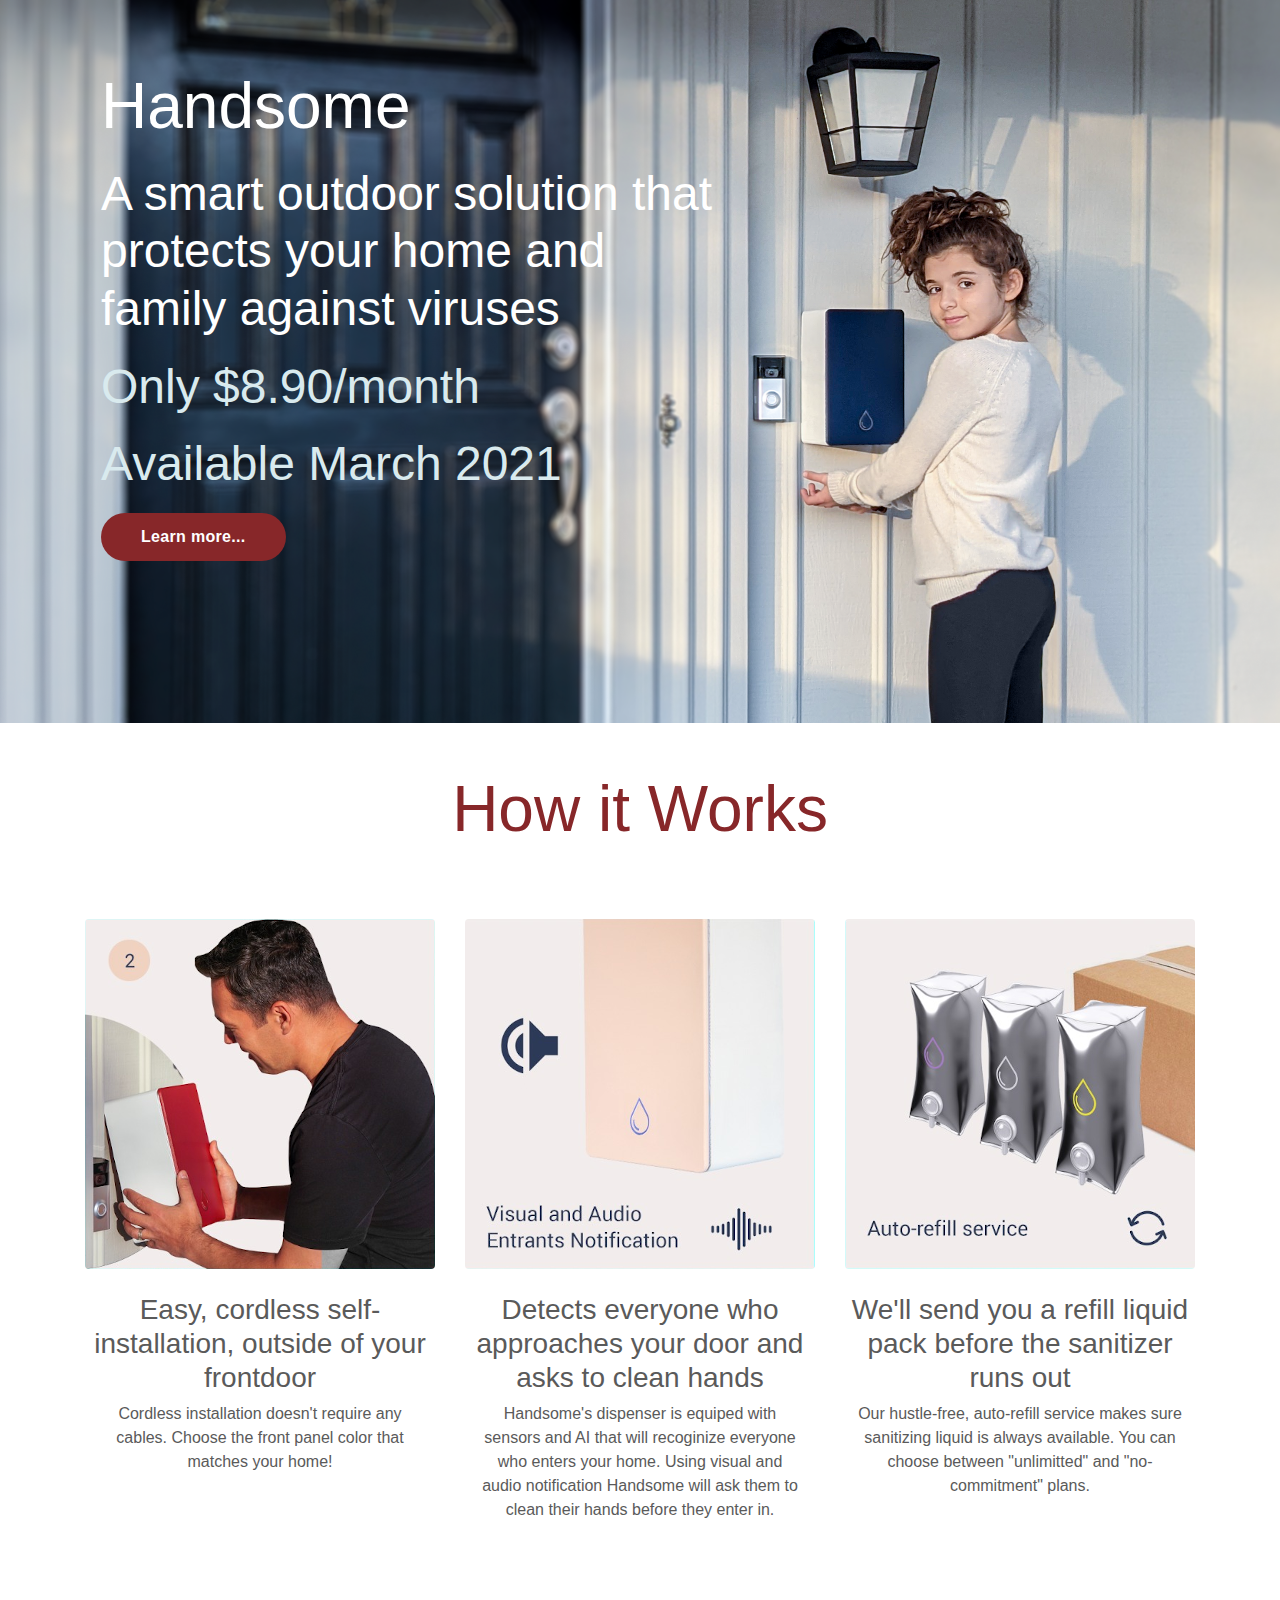
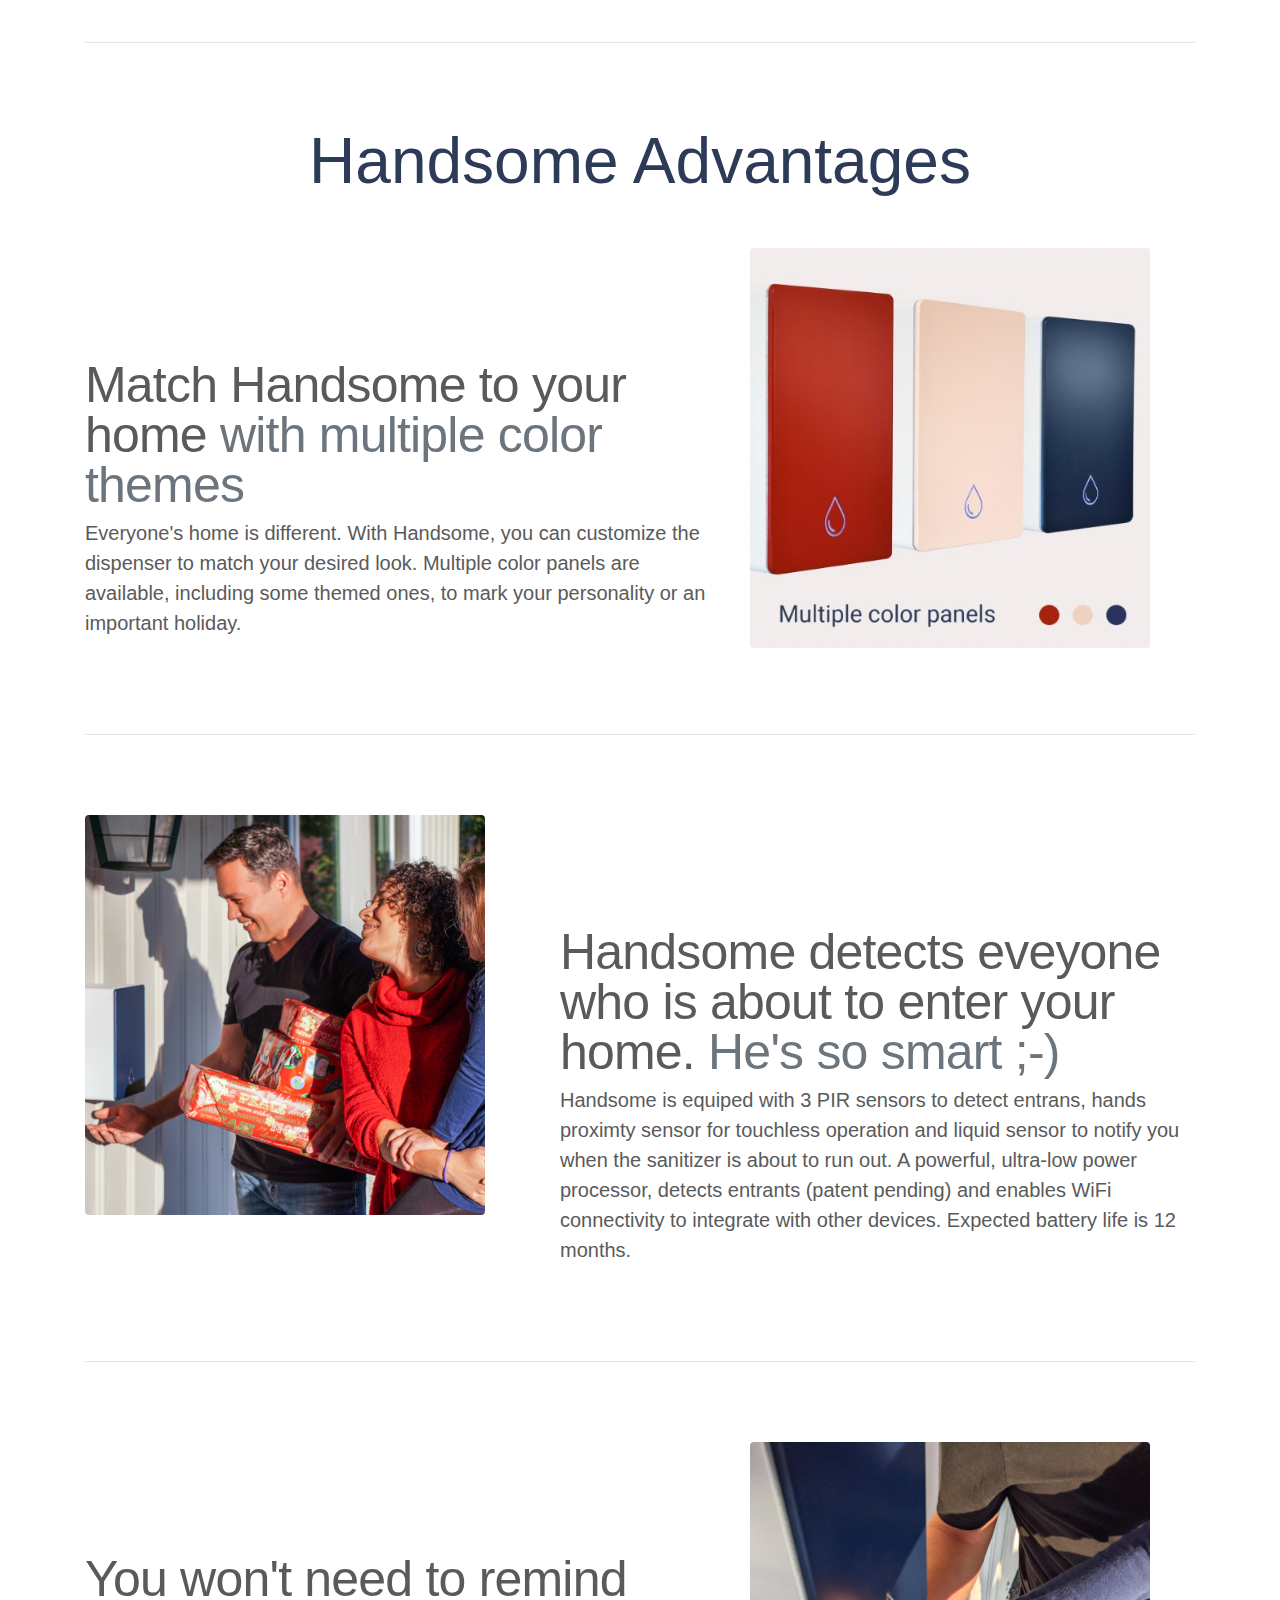
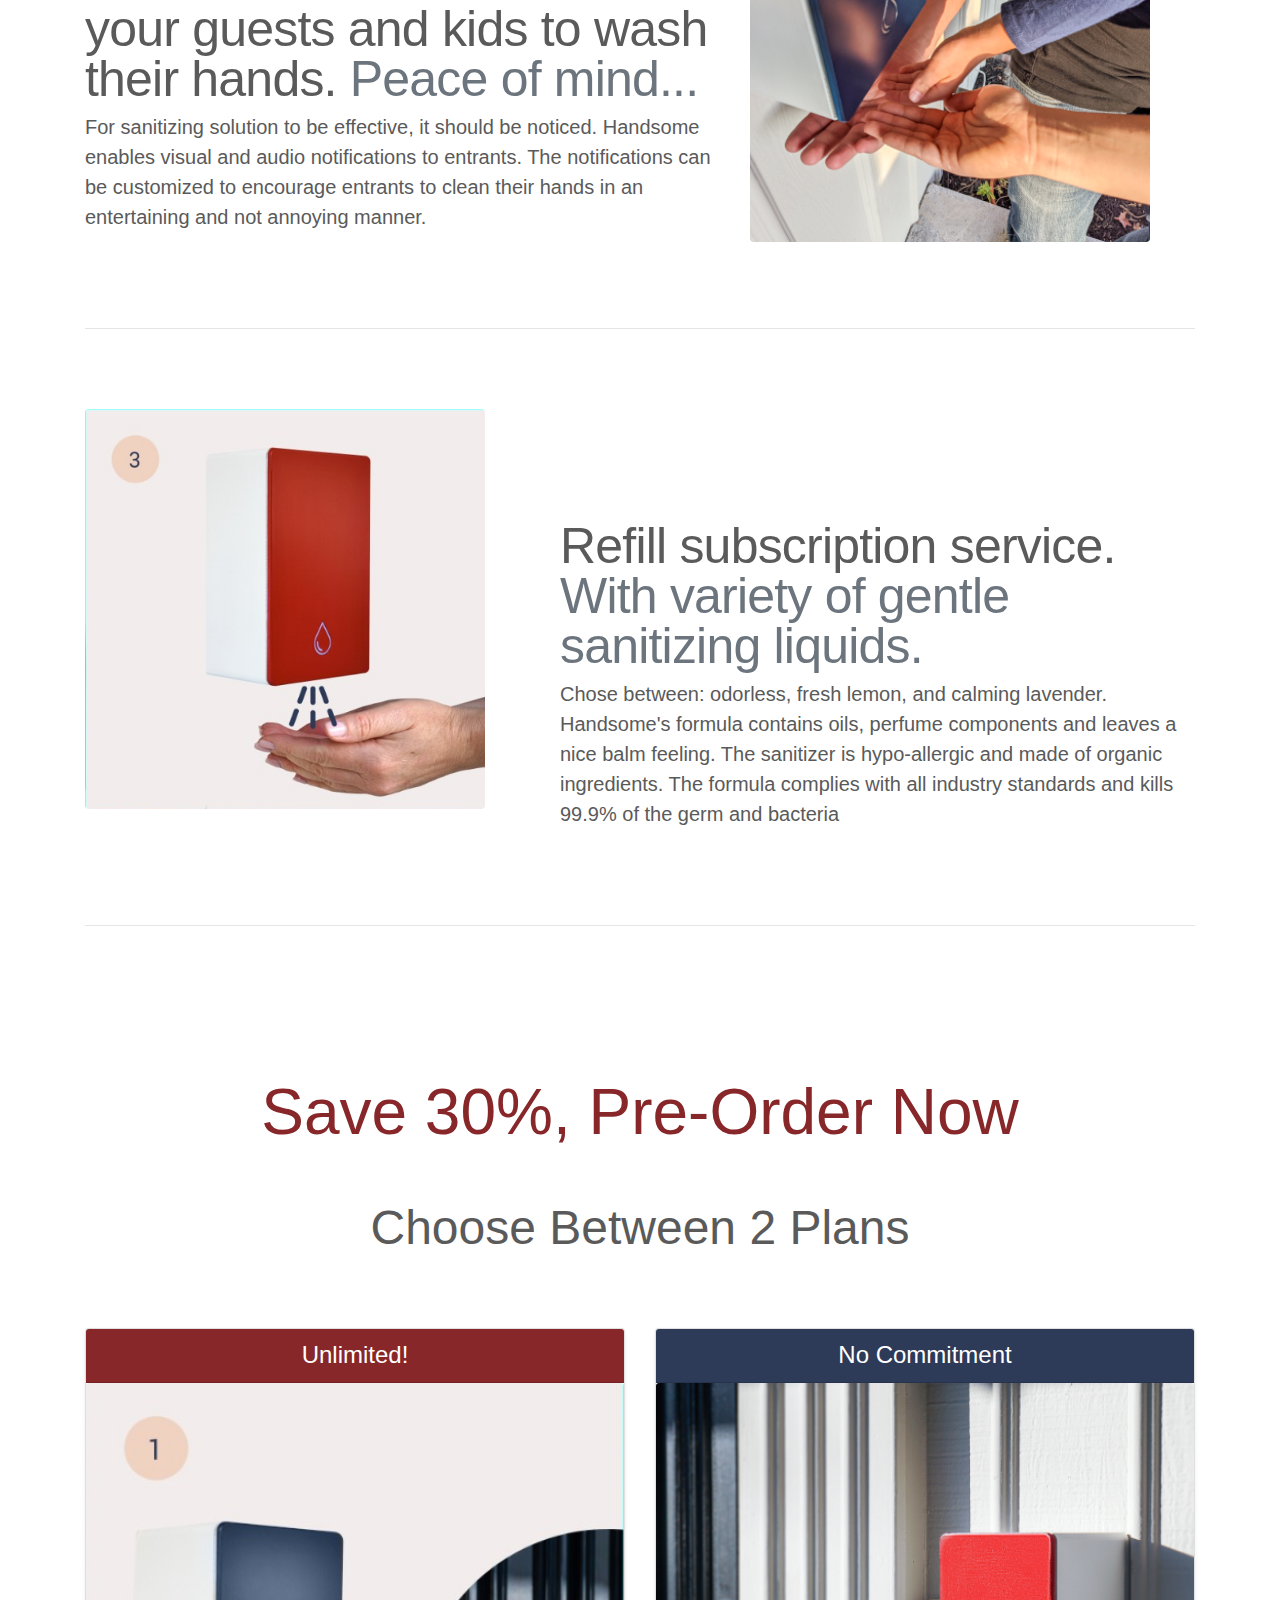
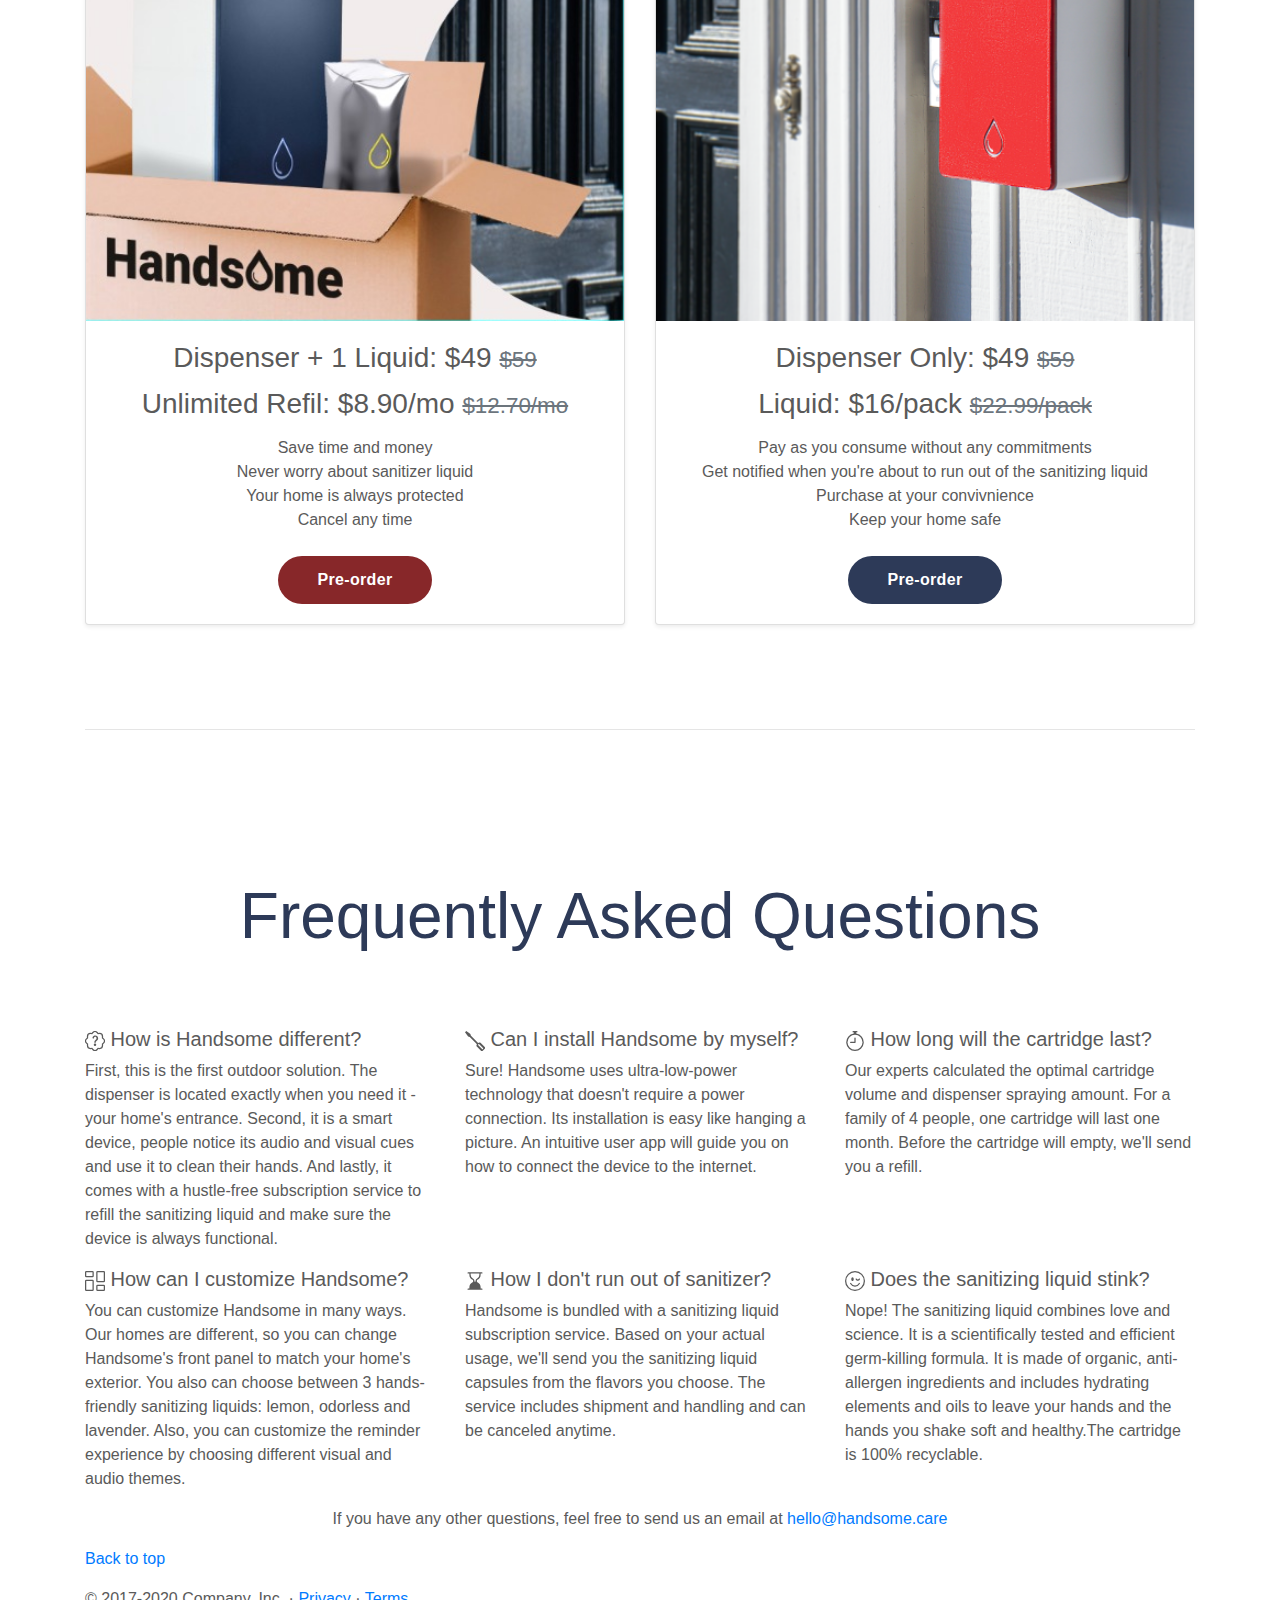
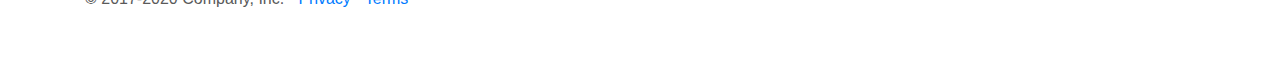
==== commit d81a19ce: "Add files via upload" ====
--- a/v3/index.html
+++ b/v3/index.html
@@ -165,28 +165,84 @@
   ================================================== -->
   <!-- Wrap the rest of the page in another container to center all the content. -->
 
-  <div class="container marketing mt-5">
+  <div class="container marketing mt-5 d-none d-md-block">
       <h1 class="display-1 mb-5 animate__animated animate__fadeIn text-center" style="color:#872729;">How it Works</h1>
     <!-- Three columns of text below the carousel -->
     <div class="row">
       <div class="col-lg-4 pt-4">
         <img src="images/how_it_works_1.png" class="rounded">
-        <h2 class="pt-4">Easy, cordless installation near your frontdoor</h2>
+        <h3 class="pt-4">Easy, cordless self-installation, outside of your frontdoor</h2>
         <p>Cordless installation doesn't require any cables. Choose the front panel color that matches your home!</p>
       </div><!-- /.col-lg-4 -->
       <div class="col-lg-4 pt-4">
         <img src="images/how_it_works_2.png" class="rounded">
-        <h2 class="pt-4">Handsome will detect entrants and remind them to clean hands</h2>
+        <h3 class="pt-4">Detects everyone who approaches your door and asks to clean hands</h2>
         <p>Handsome's dispenser is equiped with sensors and AI that will recoginize everyone who enters your home. Using visual and audio notification Handsome will ask them to clean their hands before they enter in.</p>
       </div><!-- /.col-lg-4 -->
       <div class="col-lg-4 pt-4">
         <img src="images/how_it_works_3.png" class="rounded">
-        <h2 class="pt-4">Never run out of the sanitizer and stay always protected</h2>
-        <p>Our hustle-free, auto-refill service makes sure sanitizing liquid is always available. You can choose between "unlimitted" and "pay as you consume" plans.</p>
+        <h3 class="pt-4">We'll send you a refill liquid pack before the sanitizer runs out</h2>
+        <p>Our hustle-free, auto-refill service makes sure sanitizing liquid is always available. You can choose between "unlimitted" and "no-commitment" plans.</p>
       </div><!-- /.col-lg-4 -->
 
       </div><!-- /.row -->
 
+    </div>
+
+    <div class="container marketing mt-5 d-md-none">
+        <h1 class="display-1 mb-5 animate__animated animate__fadeIn text-center" style="color:#872729;">How it Works</h1>        
+    <div id="carouselExampleIndicators" class="carousel slide" data-ride="carousel">
+      <ol class="carousel-indicators">
+        <li data-target="#carouselExampleIndicators" data-slide-to="0" class="active"></li>
+        <li data-target="#carouselExampleIndicators" data-slide-to="1"></li>
+        <li data-target="#carouselExampleIndicators" data-slide-to="2"></li>
+      </ol>
+          <div class="carousel-inner">
+            <div class="carousel-item active">
+                <div class="col d-flex justify-content-center">
+                <div class="card" style="width: 20rem;">
+                  <img class="card-img-top" src="images/how_it_works_1.png" alt="Card image cap">
+                  <div class="card-body">
+                    <h5 class="card-title">Easy, cordless self-installation, outside of your frontdoor</h5>
+                    <p class="card-text">Cordless installation doesn't require any cables. Choose the front panel color that matches your home!</p>
+                  </div>
+                </div>
+                </div>
+                
+            </div>
+            <div class="carousel-item">
+                <div class="col d-flex justify-content-center">
+                <div class="card" style="width: 20rem;">
+                  <img class="card-img-top" src="images/how_it_works_2.png" alt="Card image cap">
+                  <div class="card-body">
+                    <h5 class="card-title">Detects everyone who approaches your door and asks to clean hands</h5>
+                    <p class="card-text">Handsome's dispenser is equiped with sensors and AI that will recoginize everyone who enters your home. Using visual and audio notification Handsome will ask them to clean their hands before they enter in.</p>
+                  </div>
+                </div>
+                </div>
+              
+            </div>
+            <div class="carousel-item">
+                <div class="col d-flex justify-content-center">
+                <div class="card" style="width: 20rem;">
+                  <img class="card-img-top" src="images/how_it_works_3.png" alt="Card image cap">
+                  <div class="card-body">
+                    <h5 class="card-title">We'll send you a refill liquid pack before the sanitizer runs out</h5>
+                    <p class="card-text">Our hustle-free, auto-refill service makes sure sanitizing liquid is always available. You can choose between "unlimitted" and "no-commitment" plans.</p>
+                  </div>
+                </div>
+                </div>
+            </div>
+          </div>
+      <a class="carousel-control-prev" href="#carouselExampleIndicators" role="button" data-slide="prev">
+        <span class="carousel-control-prev-icon" aria-hidden="true"></span>
+        <span class="sr-only">Previous</span>
+      </a>
+      <a class="carousel-control-next" href="#carouselExampleIndicators" role="button" data-slide="next">
+        <span class="carousel-control-next-icon" aria-hidden="true"></span>
+        <span class="sr-only">Next</span>
+      </a>
+    </div>
     </div>
     
     <!-- START THE FEATURETTES -->
@@ -212,7 +268,7 @@
 
     <div class="row featurette">
       <div class="col-md-7 order-md-2">
-        <h2 class="featurette-heading">Handsome detects eveyone who enters your home. <span class="text-muted">He's so smart ;-)</span></h2>
+        <h2 class="featurette-heading">Handsome detects eveyone who is about to enter your home. <span class="text-muted">He's so smart ;-)</span></h2>
         <p class="lead">Handsome is equiped with 3 PIR sensors to detect entrans, hands proximty sensor for touchless operation and liquid sensor to notify you when the sanitizer is about to run out. A powerful, ultra-low power processor, detects entrants (patent pending) and enables WiFi connectivity to integrate with other devices. Expected battery life is 12 months.</p>
       </div>
       <div class="col-md-5 order-md-1">
@@ -225,7 +281,7 @@
 
     <div class="row featurette">
       <div class="col-md-7">
-        <h2 class="featurette-heading">Everyone will notice Handsome. <span class="text-muted">So you won't need to remind anyone to wash their hands</span></h2>
+        <h2 class="featurette-heading">You won't need to remind your guests and kids to wash their hands. <span class="text-muted">Peace of mind... </span></h2>
         <p class="lead">For sanitizing solution to be effective, it should be noticed. Handsome enables visual and audio notifications to entrants. The notifications can be customized to encourage entrants to clean their hands in an entertaining and not annoying manner.</p>
       </div>
       <div class="col-md-5">
@@ -238,8 +294,8 @@
 
     <div class="row featurette">
       <div class="col-md-7 order-md-2">
-        <h2 class="featurette-heading">Variety of Gentle Sanitizing Liquid: <span class="text-muted">odorless, fresh lemon, and calming lavender</span></h2>
-        <p class="lead">Handsome's formula contains oils, perfume components and leaves a nice balm feeling. The sanitizer is hypo-allergic and made of organic ingredients. The formula complies with all industry standards and kills 99.9% of the germ and bacteria</p>
+        <h2 class="featurette-heading">Refill subscription service. <span class="text-muted">With variety of gentle sanitizing liquids.</span></h2>
+        <p class="lead">Chose between: odorless, fresh lemon, and calming lavender. Handsome's formula contains oils, perfume components and leaves a nice balm feeling. The sanitizer is hypo-allergic and made of organic ingredients. The formula complies with all industry standards and kills 99.9% of the germ and bacteria</p>
       </div>
       <div class="col-md-5 order-md-1">
         <img src="images/advantages_4.png" class="rounded featurette-image img-fluid mx-auto" width="400" height="400">
--- a/v3/css/custom.css
+++ b/v3/css/custom.css
@@ -82,6 +82,35 @@
 }
 
 
+.carousel .carousel-indicators li {
+  background-color: #fff;
+  background-color: rgba(70, 70, 70, 0.25);
+}
+
+.carousel .carousel-indicators .active {
+  background-color: #444;
+}
+
+.carousel-control-prev-icon,
+.carousel-control-next-icon {
+  height: 50px;
+  width: 50px;
+  outline: black;
+  background-image: none;
+}
+
+.carousel-control-next-icon:after
+{
+  content: '>';
+  font-size: 30px;
+  color: black;
+}
+
+.carousel-control-prev-icon:after {
+  content: '<';
+  font-size: 30px;
+  color: black;
+}
 
 /* CUSTOMIZE THE CAROUSEL
 -------------------------------------------------- */
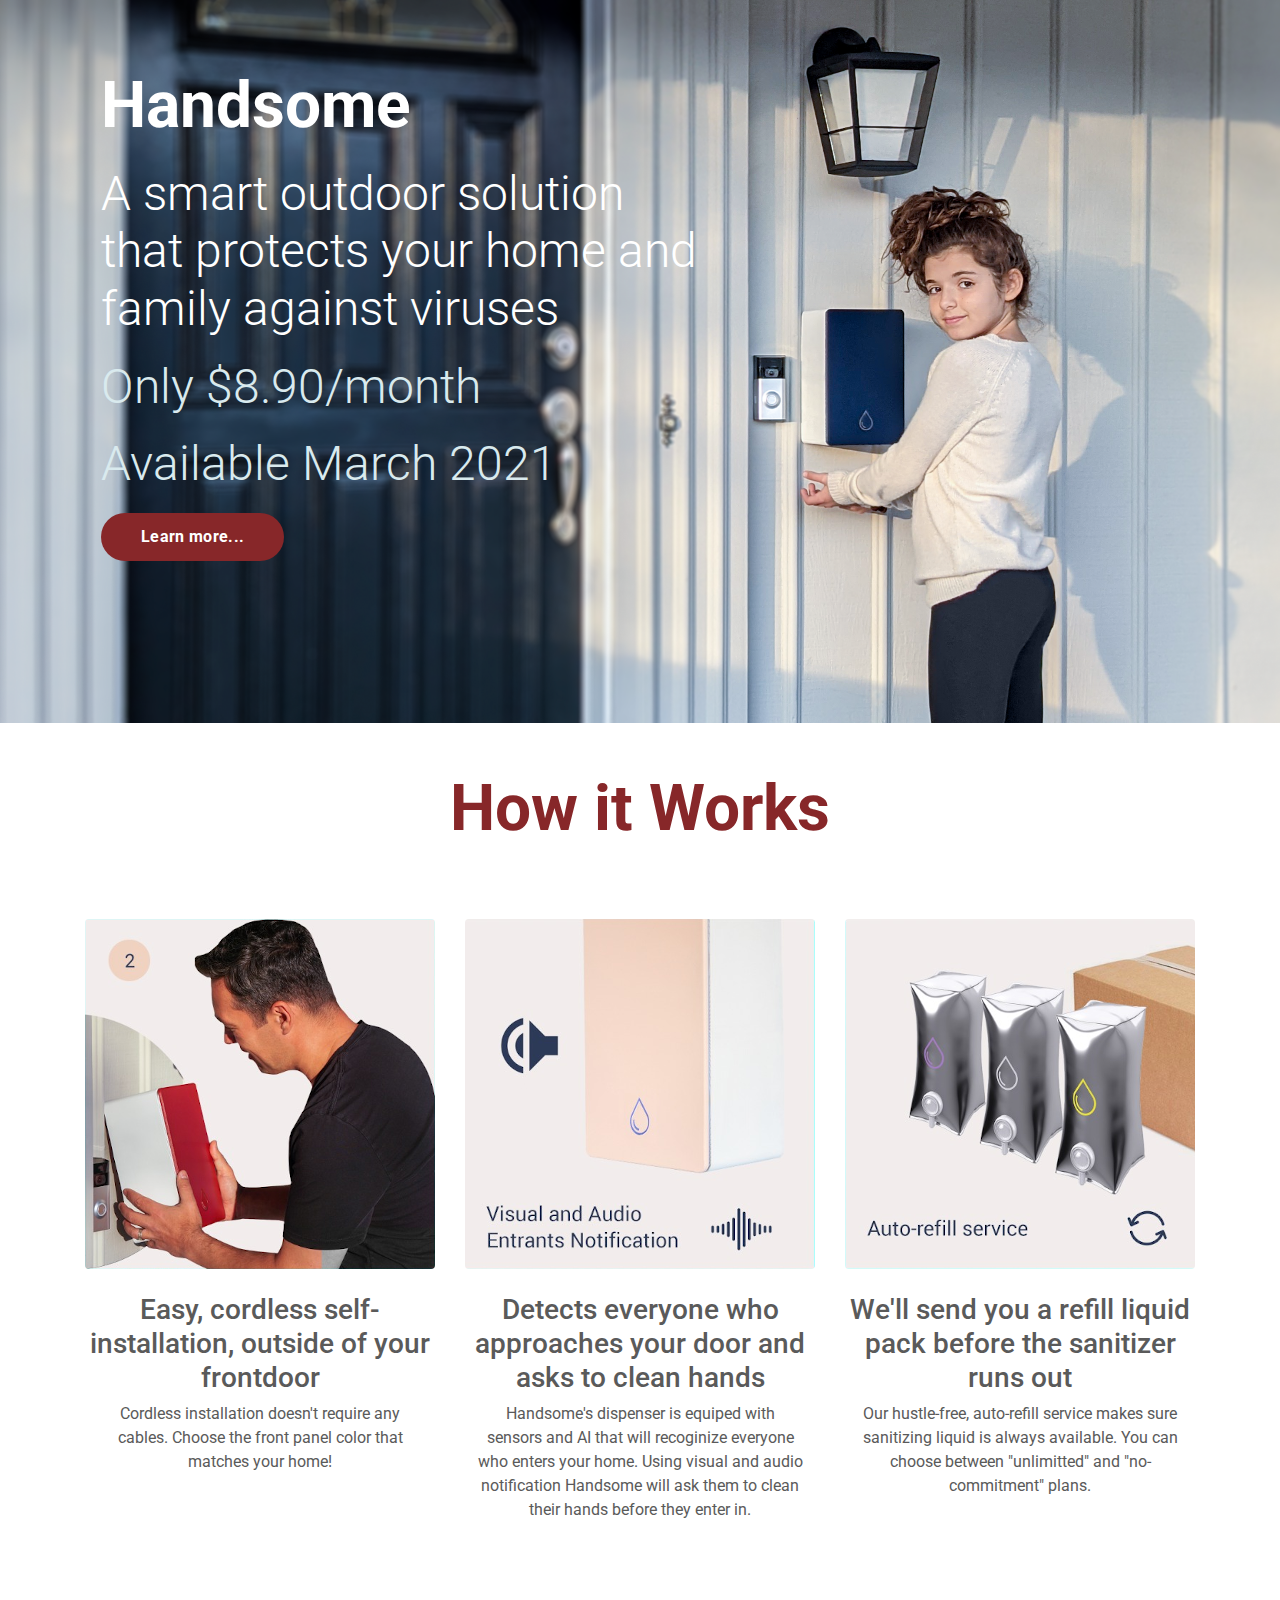
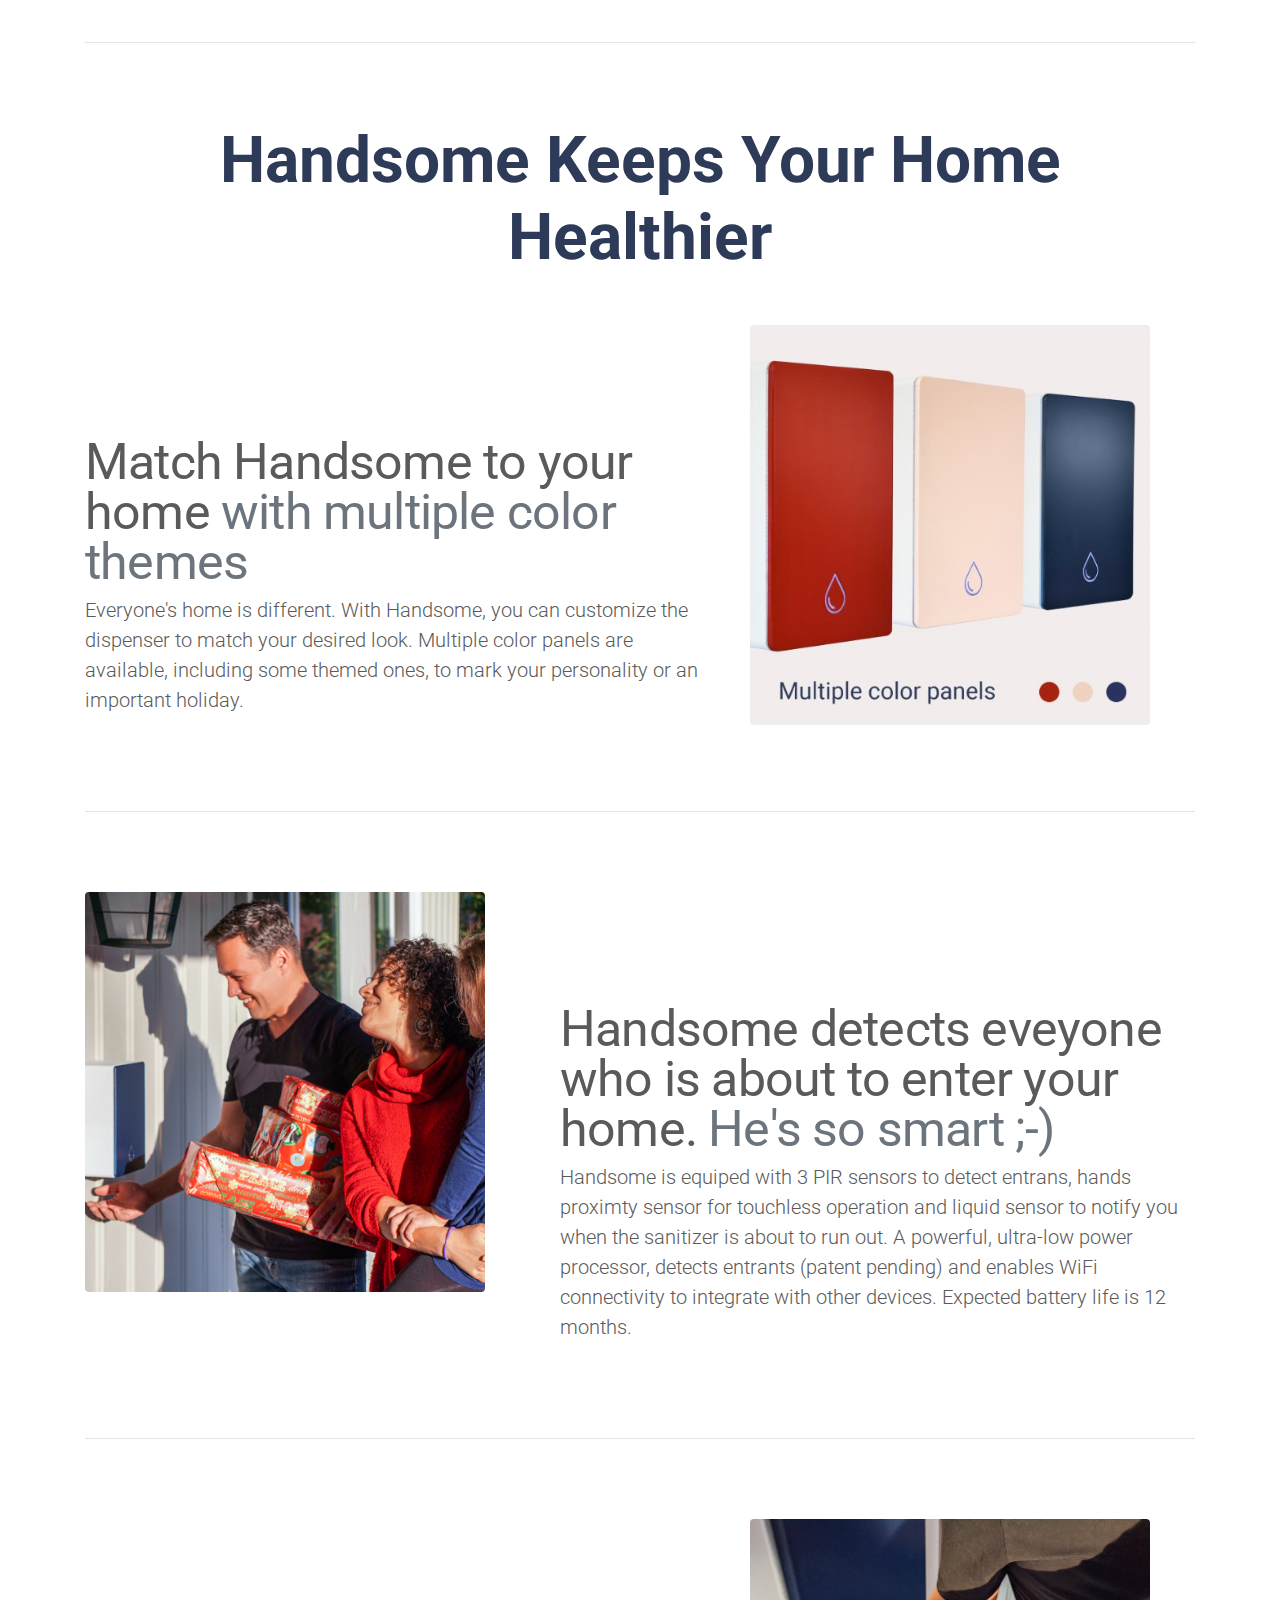
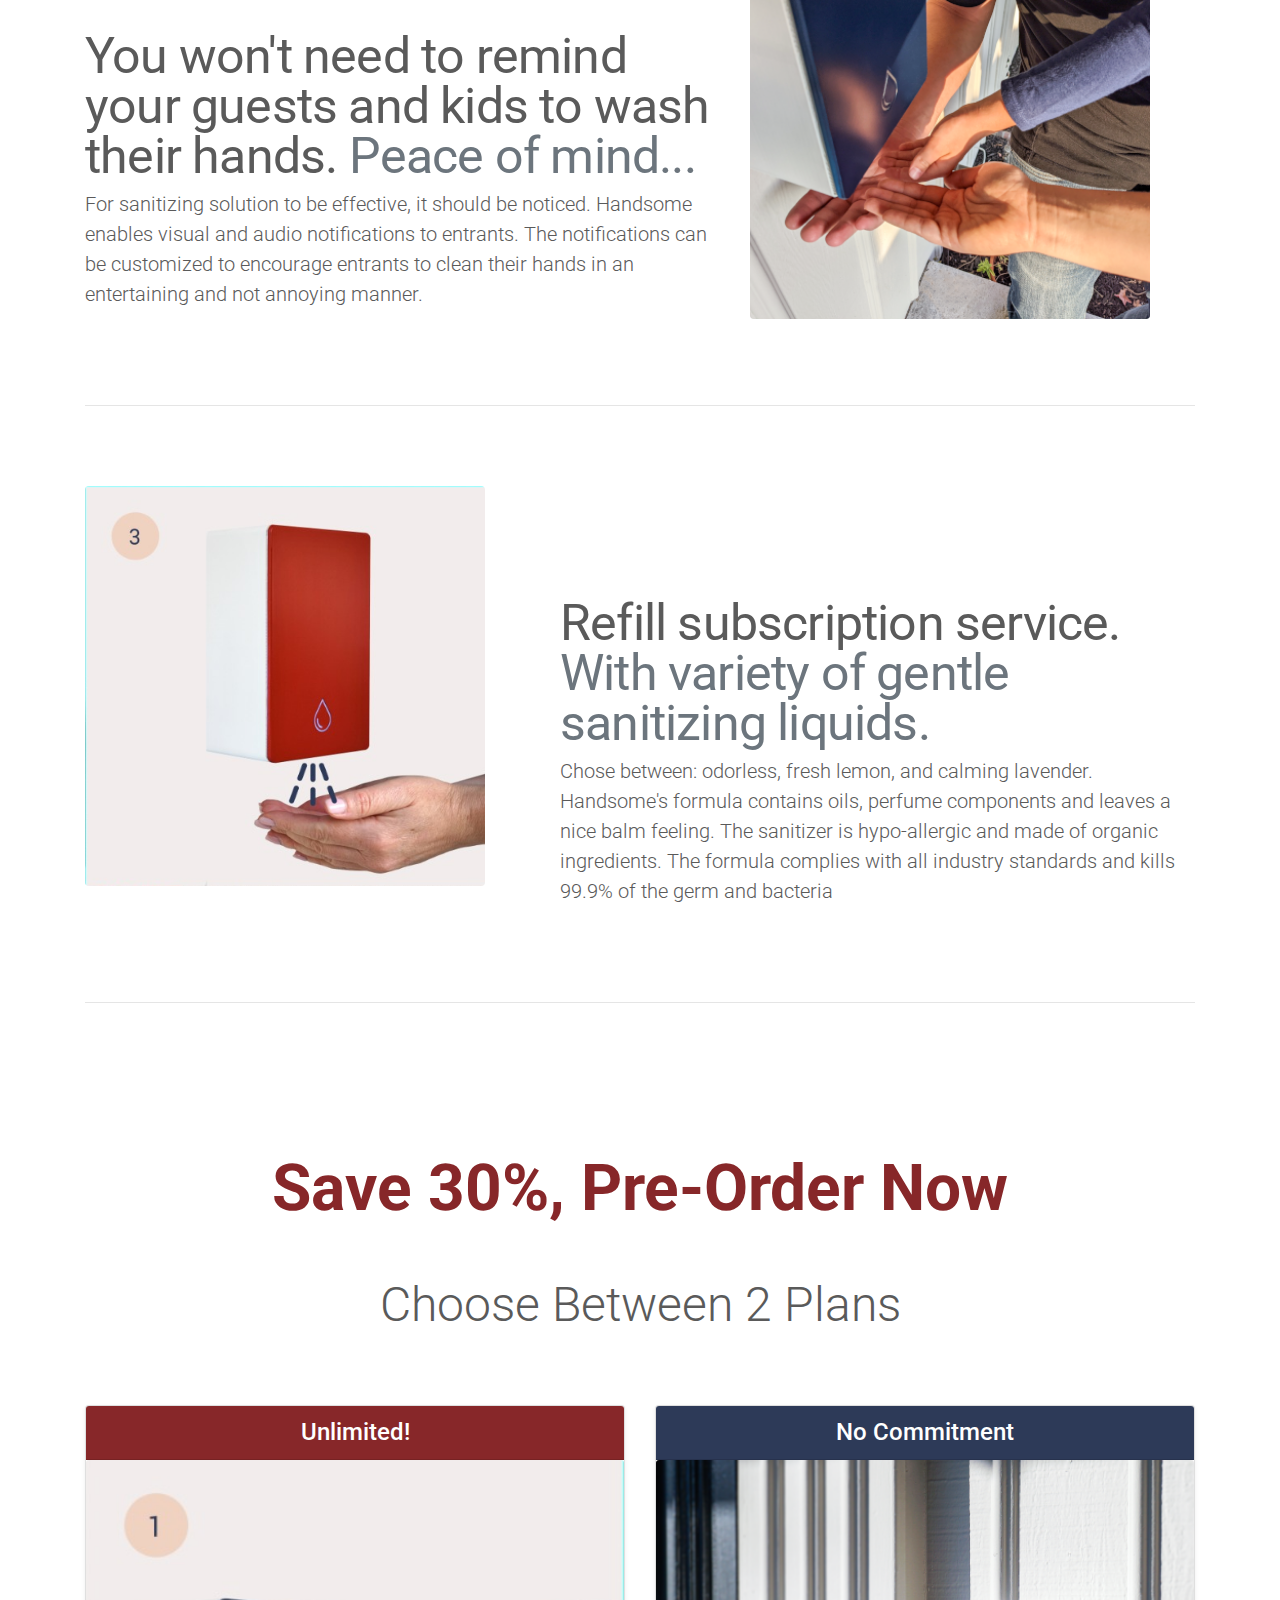
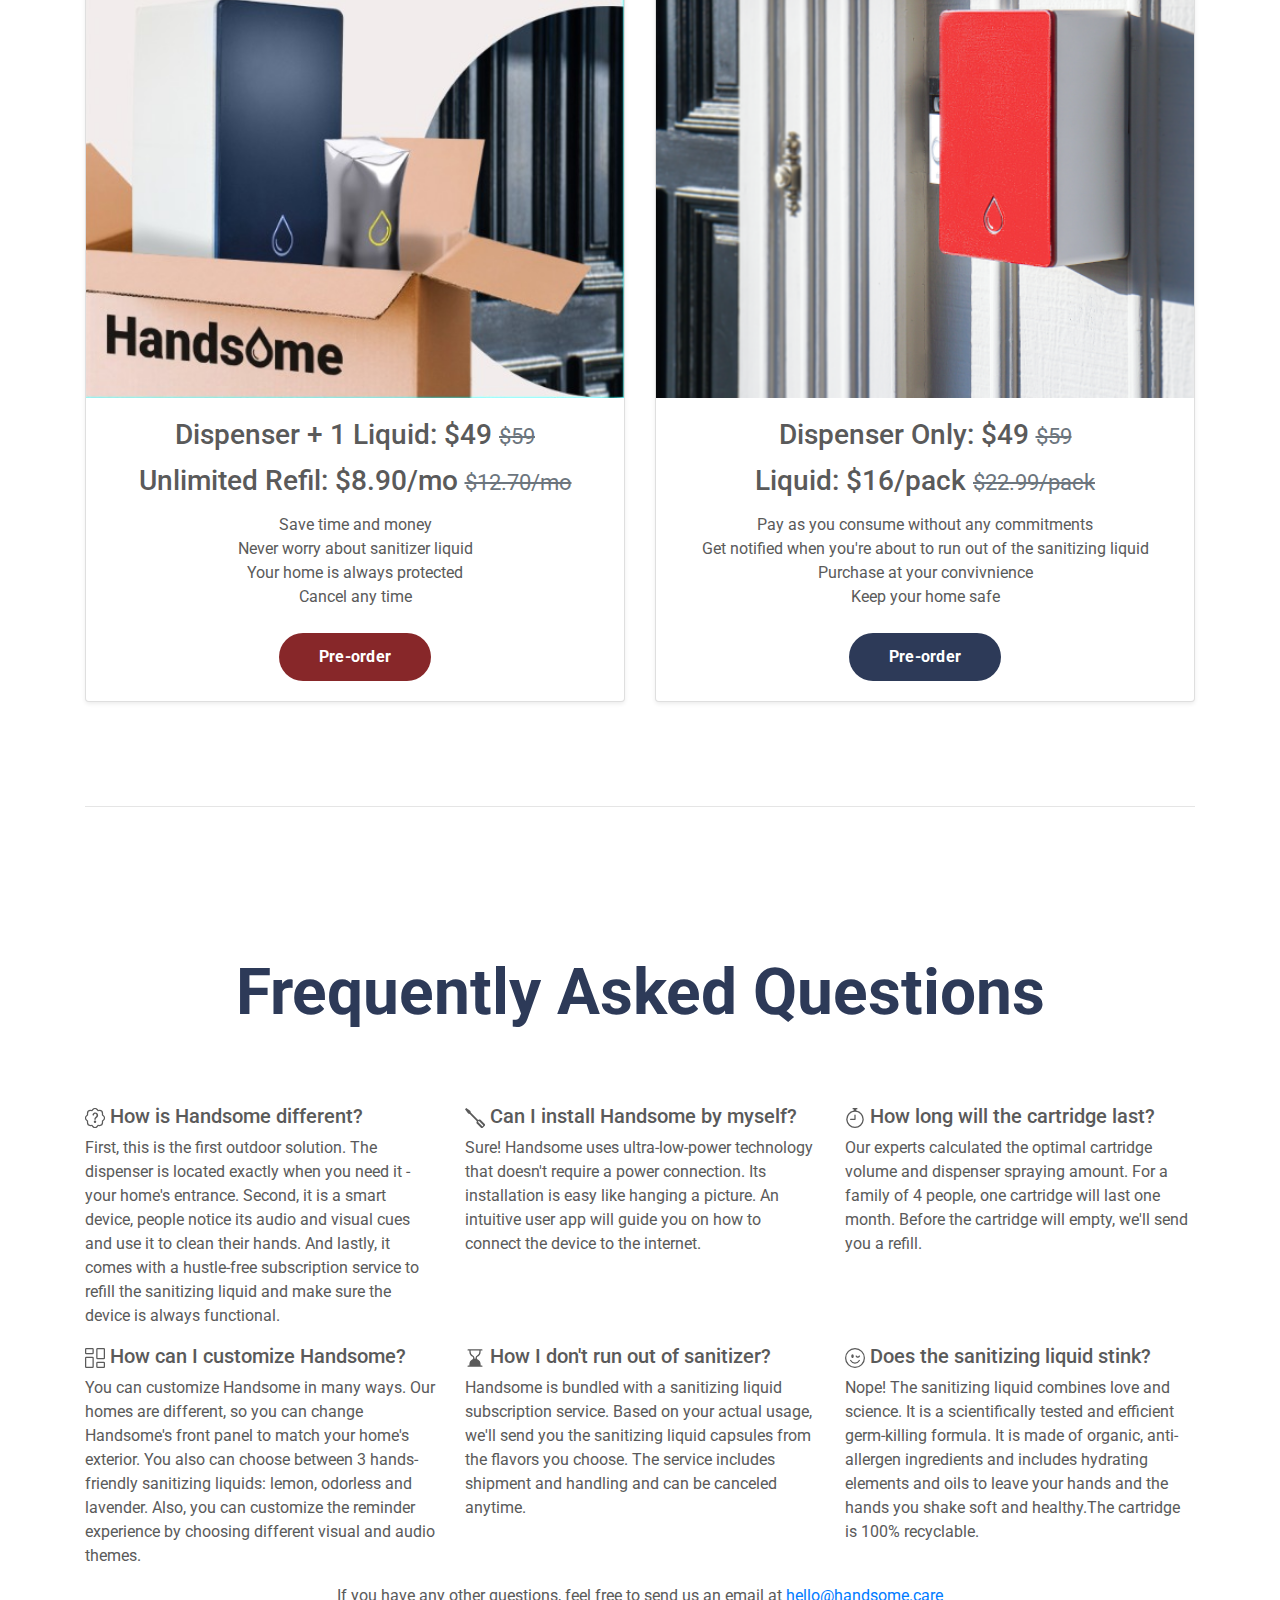
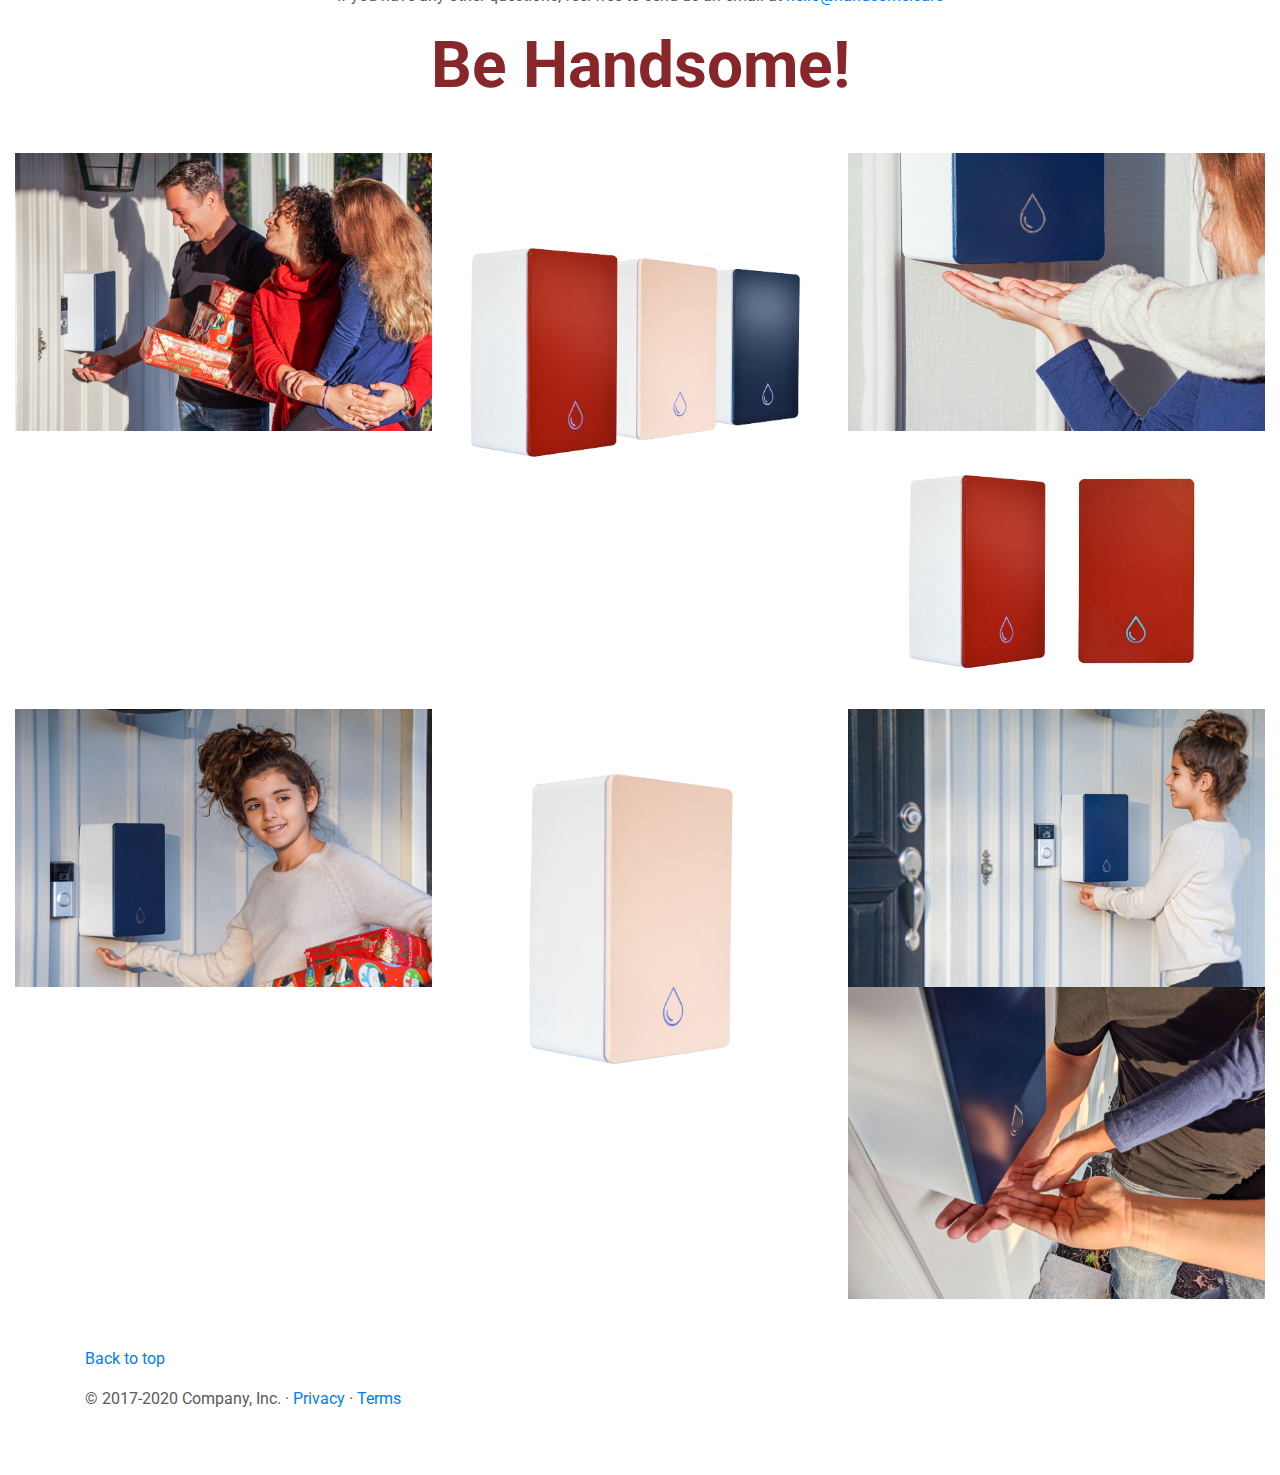
==== commit 559e02c3: "Add files via upload" ====
--- a/v3/index.html
+++ b/v3/index.html
@@ -17,12 +17,14 @@
     
 
     <!-- Bootstrap core CSS -->
-<!--<link href="assets/dist/css/bootstrap.min.css" rel="stylesheet">-->
+<link href='http://fonts.googleapis.com/css?family=Roboto' rel='stylesheet' type='text/css'>
+      
 <link rel="stylesheet" href="https://stackpath.bootstrapcdn.com/bootstrap/4.3.1/css/bootstrap.min.css" integrity="sha384-ggOyR0iXCbMQv3Xipma34MD+dH/1fQ784/j6cY/iJTQUOhcWr7x9JvoRxT2MZw1T" crossorigin="anonymous">
 <script src="https://code.jquery.com/jquery-3.3.1.slim.min.js" integrity="sha384-q8i/X+965DzO0rT7abK41JStQIAqVgRVzpbzo5smXKp4YfRvH+8abtTE1Pi6jizo" crossorigin="anonymous"></script>
 <script src="https://cdnjs.cloudflare.com/ajax/libs/popper.js/1.14.7/umd/popper.min.js" integrity="sha384-UO2eT0CpHqdSJQ6hJty5KVphtPhzWj9WO1clHTMGa3JDZwrnQq4sF86dIHNDz0W1" crossorigin="anonymous"></script>
 <script src="https://stackpath.bootstrapcdn.com/bootstrap/4.3.1/js/bootstrap.min.js" integrity="sha384-JjSmVgyd0p3pXB1rRibZUAYoIIy6OrQ6VrjIEaFf/nJGzIxFDsf4x0xIM+B07jRM" crossorigin="anonymous"></script>
 <script src="https://cdn.jsdelivr.net/npm/masonry-layout@4.2.2/dist/masonry.pkgd.min.js" integrity="sha384-GNFwBvfVxBkLMJpYMOABq3c+d3KnQxudP/mGPkzpZSTYykLBNsZEnG2D9G/X/+7D" crossorigin="anonymous" async></script>
+
       
     <style>
       .bd-placeholder-img {
@@ -85,7 +87,7 @@
                 <img src="images/4.png" class="d-block w-100 img-fluid" aria-hidden="true" focusable="false">
 
                 <div class="col-sm-6 home-text-block d-none d-md-block">              
-                    <h1 class="display-1 animate__animated animate__fadeIn" >Handsome</h1>
+                    <h1 class="display-1 animate__animated animate__fadeIn font-weight-bold" >Handsome</h1>
                     <h2 class="display-4 animate__animated animate__fadeIn animate__delay-1s">A smart outdoor solution that protects your home and family against viruses</h2>
                     <h2 class="display-4 animate__animated animate__fadeIn animate__delay-2s" style="color:#D9EAEE;">Only $8.90/month</h2>
                     <h2 class="display-4 animate__animated animate__fadeIn animate__delay-2s" style="color:#D9EAEE;">Available March 2021</h2>
@@ -97,7 +99,7 @@
         <div class="container d-md-none">
         <div class="row">
             <div class="col-12">
-                    <h1 class="display-1 animate__animated animate__fadeIn m-2" >Handsome</h1>
+                    <h1 class="display-1 animate__animated animate__fadeIn m-2 font-weight-bold" >Handsome</h1>
                     <h2 class="display-4 animate__animated animate__fadeIn animate__delay-1s m-3">A smart outdoor solution that protects your home and family against viruses</h2>
                     <h2 class="display-4 animate__animated animate__fadeIn animate__delay-2s m-3">Only $8.90/month</h2>
                     <h2 class="display-4 animate__animated animate__fadeIn animate__delay-2s m-3">Available March 2021</h2>
@@ -166,7 +168,7 @@
   <!-- Wrap the rest of the page in another container to center all the content. -->
 
   <div class="container marketing mt-5 d-none d-md-block">
-      <h1 class="display-1 mb-5 animate__animated animate__fadeIn text-center" style="color:#872729;">How it Works</h1>
+      <h1 class="display-1 mb-5 animate__animated animate__fadeIn text-center font-weight-bold" style="color:#872729;">How it Works</h1>
     <!-- Three columns of text below the carousel -->
     <div class="row">
       <div class="col-lg-4 pt-4">
@@ -190,7 +192,7 @@
     </div>
 
     <div class="container marketing mt-5 d-md-none">
-        <h1 class="display-1 mb-5 animate__animated animate__fadeIn text-center" style="color:#872729;">How it Works</h1>        
+        <h1 class="display-1 mb-5 animate__animated animate__fadeIn text-center font-weight-bold" style="color:#872729;">How it Works</h1>        
     <div id="carouselExampleIndicators" class="carousel slide" data-ride="carousel">
       <ol class="carousel-indicators">
         <li data-target="#carouselExampleIndicators" data-slide-to="0" class="active"></li>
@@ -251,7 +253,7 @@
 
     <div class="container marketing mt-5">
         <hr class="featurette-divider d-none d-md-block">        
-    <h1 class="display-1 mb-5 animate__animated animate__fadeIn text-center" style="color:#2D3A58;">Handsome Advantages</h1>
+    <h1 class="display-1 mb-5 animate__animated animate__fadeIn text-center font-weight-bold" style="color:#2D3A58;">Handsome Keeps Your Home Healthier</h1>
 
     <div class="row featurette">
       <div class="col-md-7">
@@ -357,7 +359,7 @@
     
 <div class="container mt-5">
   <div class="px-3 py-3 pt-md-5 pb-md-4 mx-auto text-center">
-    <h1 class="display-1 mb-5 animate__animated animate__fadeIn" style="color:#872729;">Save 30%, Pre-Order Now</h1>
+    <h1 class="display-1 mb-5 animate__animated animate__fadeIn font-weight-bold" style="color:#872729;">Save 30%, Pre-Order Now</h1>
     <h2 class="display-4 mb-5 animate__animated animate__fadeIn animate__delay-1s">Choose Between 2 Plans</h2>
   </div>
 
@@ -412,7 +414,7 @@
             <hr class="featurette-divider d-none d-md-block">            
 
         <div class="px-3 py-3 pt-md-5 pb-md-4 mx-auto text-center">
-            <h1 class="display-1 mb-5 animate__animated animate__fadeIn" style="color:#2D3A58;">Frequently Asked Questions</h1>
+            <h1 class="display-1 mb-5 animate__animated animate__fadeIn font-weight-bold" style="color:#2D3A58;">Frequently Asked Questions</h1>
         </div>
 
           <div class="row row-flex row-40 number-counter text-left">
@@ -490,11 +492,42 @@
         </div>
       </section>
 
-    
-    
+  
+    <!-- images -->  
+    <div class="container-fluid">
+
+      <h1 class="display-1 mb-5 animate__animated animate__fadeIn text-center font-weight-bold" style="color:#872729;">Be Handsome!</h1>
+      <div class="grid">
+        <div class="grid-sizer"></div>
+        <div class="grid-item">
+          <img src="images/masonry/4.png" />
+        </div>
+        <div class="grid-item">
+          <img src="images/masonry/1.png" />
+        </div>
+        <div class="grid-item">
+          <img src="images/masonry/5.png" />
+        </div>
+        <div class="grid-item">
+          <img src="images/masonry/10.png" />
+        </div>
+        <div class="grid-item">
+          <img src="images/masonry/6.png" />
+        </div>
+        <div class="grid-item">
+          <img src="images/masonry/2.png" />
+        </div>
+        <div class="grid-item">
+          <img src="images/masonry/7.png" />
+        </div>
+        <div class="grid-item">
+          <img src="images/masonry/8.png" />
+        </div>
+      </div>
+    </div>    
 
   <!-- FOOTER -->
-  <footer class="container">
+  <footer class="container mt-5">
     <p class="float-end"><a href="#">Back to top</a></p>
     <p>&copy; 2017-2020 Company, Inc. &middot; <a href="#">Privacy</a> &middot; <a href="#">Terms</a></p>
   </footer>
@@ -502,6 +535,18 @@
 
 
 <!--    <script src="assets/dist/js/bootstrap.bundle.min.js"></script>-->
+      <script>
+          // init Masonry
+var $grid = $('.grid').masonry({
+  itemSelector: '.grid-item',
+  percentPosition: true,
+  columnWidth: '.grid-sizer'
+});
+// layout Masonry after each image loads
+$grid.imagesLoaded().progress( function() {
+  $grid.masonry();
+});
+      </script>      
 
       
   </body>
--- a/v3/css/custom.css
+++ b/v3/css/custom.css
@@ -3,9 +3,10 @@
 /* Padding below the footer and lighter body text */
 
 body {
-  padding-top: 0rem;
-  padding-bottom: 3rem;
-  color: #5a5a5a;
+    font-family: "Roboto";    
+    padding-top: 0rem;
+    padding-bottom: 3rem;
+    color: #5a5a5a;
 }
 
 
@@ -356,4 +357,64 @@
 		font-size: 48px;
 		line-height: 1.16667;
 	}
-}+}
+
+
+/* masonry */
+// Within style tags in your html file
+* { box-sizing: border-box; }
+
+.grid:after {
+  content: '';
+  display: block;
+  clear: both;
+}
+
+.grid-sizer,
+.grid-item {
+  width: 33.333%;
+}
+@media (max-width: 575px) {
+  .grid-sizer,
+  .grid-item {
+    width: 100%;
+  }
+}
+@media (min-width: 576px) and (max-width: 767px) {
+  .grid-sizer,
+  .grid-item {
+    width: 50%;
+  }
+}
+
+/* To change the amount of columns on larger devices, uncomment the code below */
+
+/* @media (min-width: 768px) and (max-width: 991px) {
+  .grid-sizer,
+  .grid-item {
+    width: 33.333%;
+  }
+}
+@media (min-width: 992px) and (max-width: 1199px) {
+  .grid-sizer,
+  .grid-item {
+    width: 25%;
+  }
+}
+@media (min-width: 1200px) {
+  .grid-sizer,
+  .grid-item {
+    width: 20%;
+  }
+} */
+
+.grid-item {
+  float: left;
+}
+
+.grid-item img {
+  display: block;
+  max-width: 100%;
+}
+
+
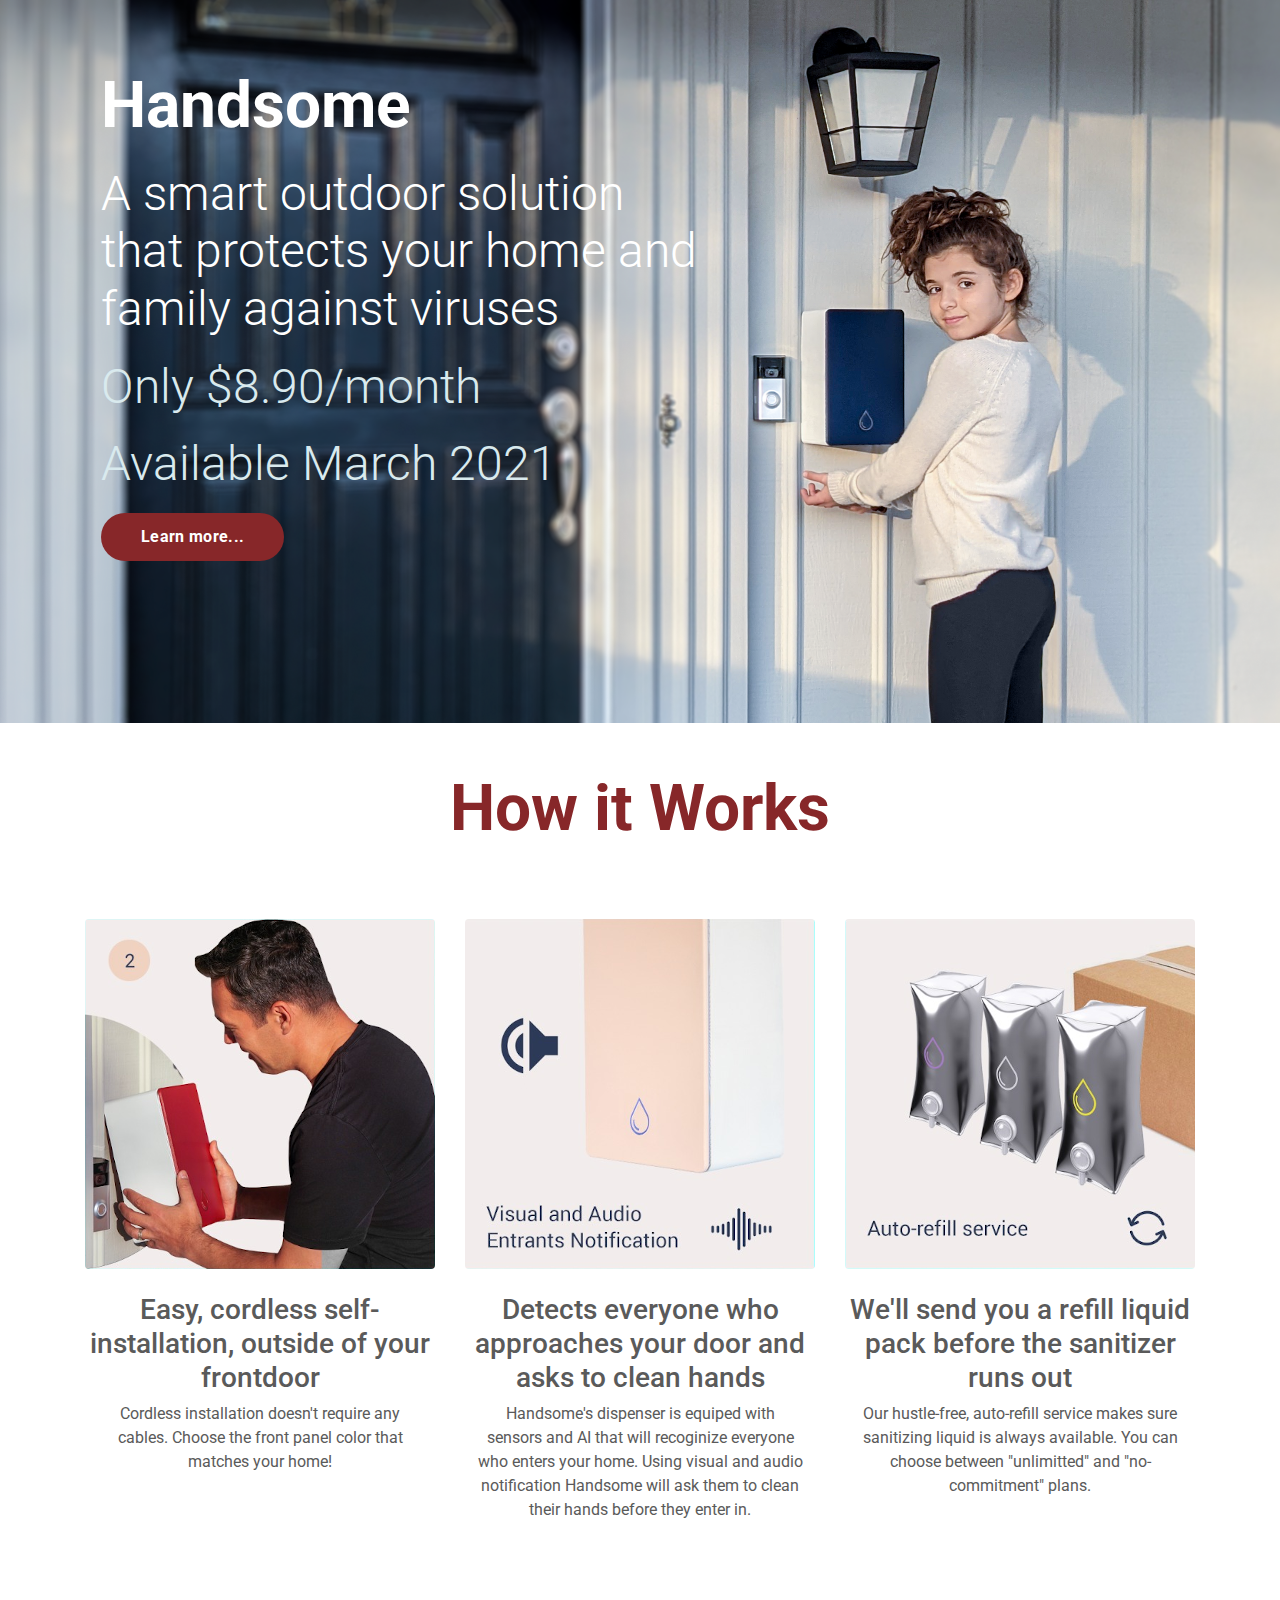
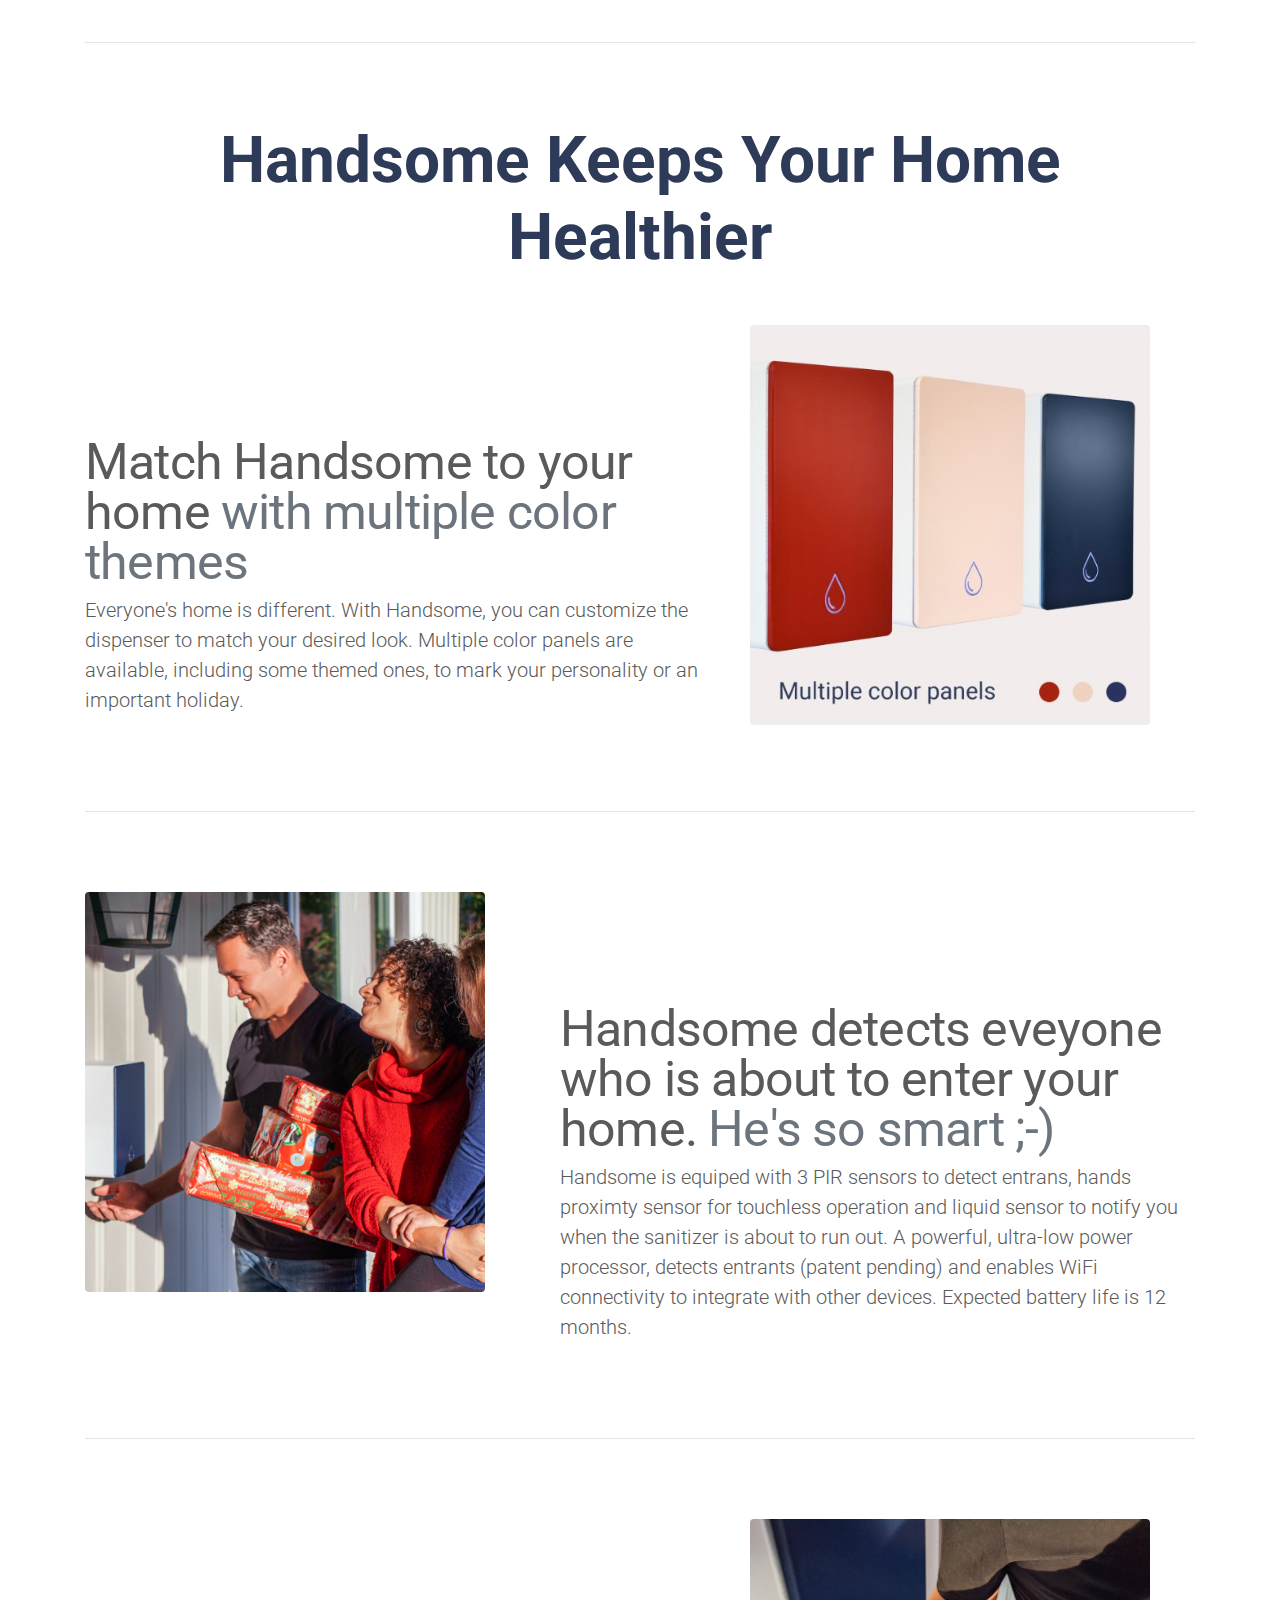
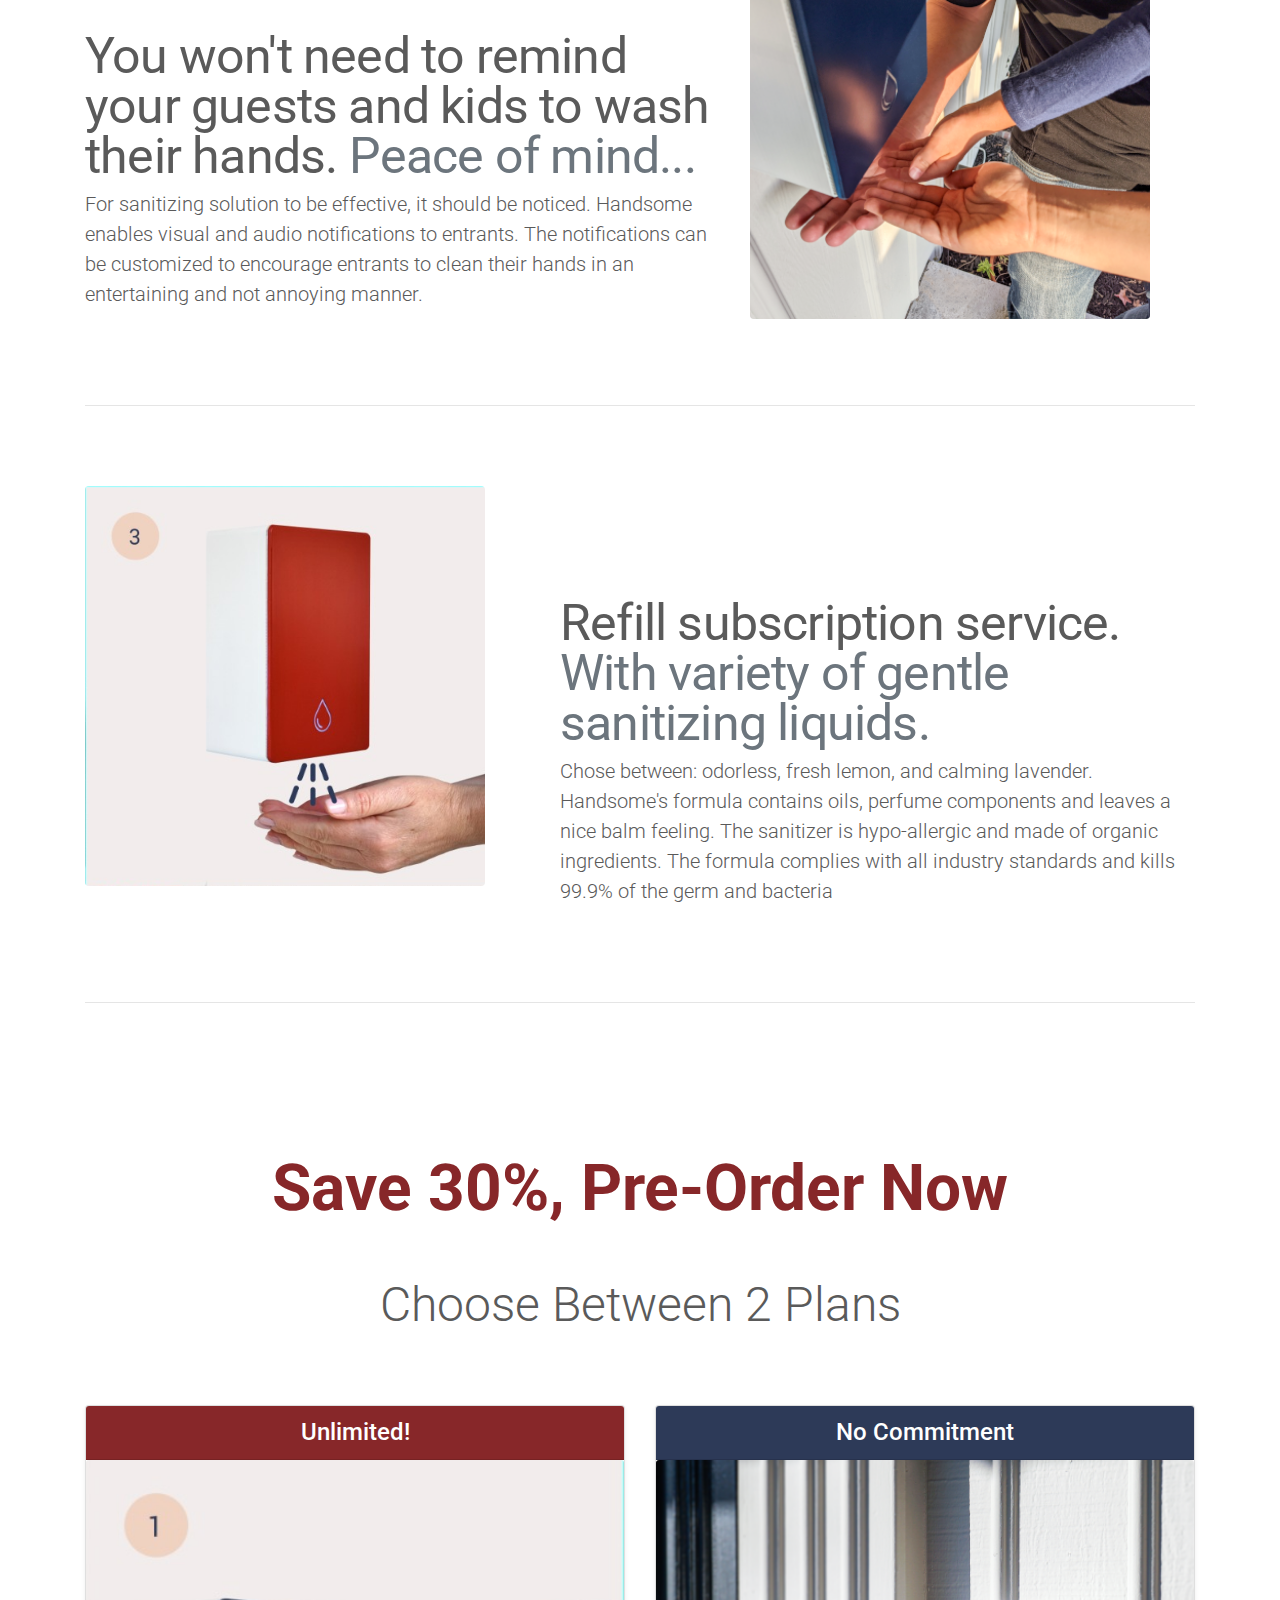
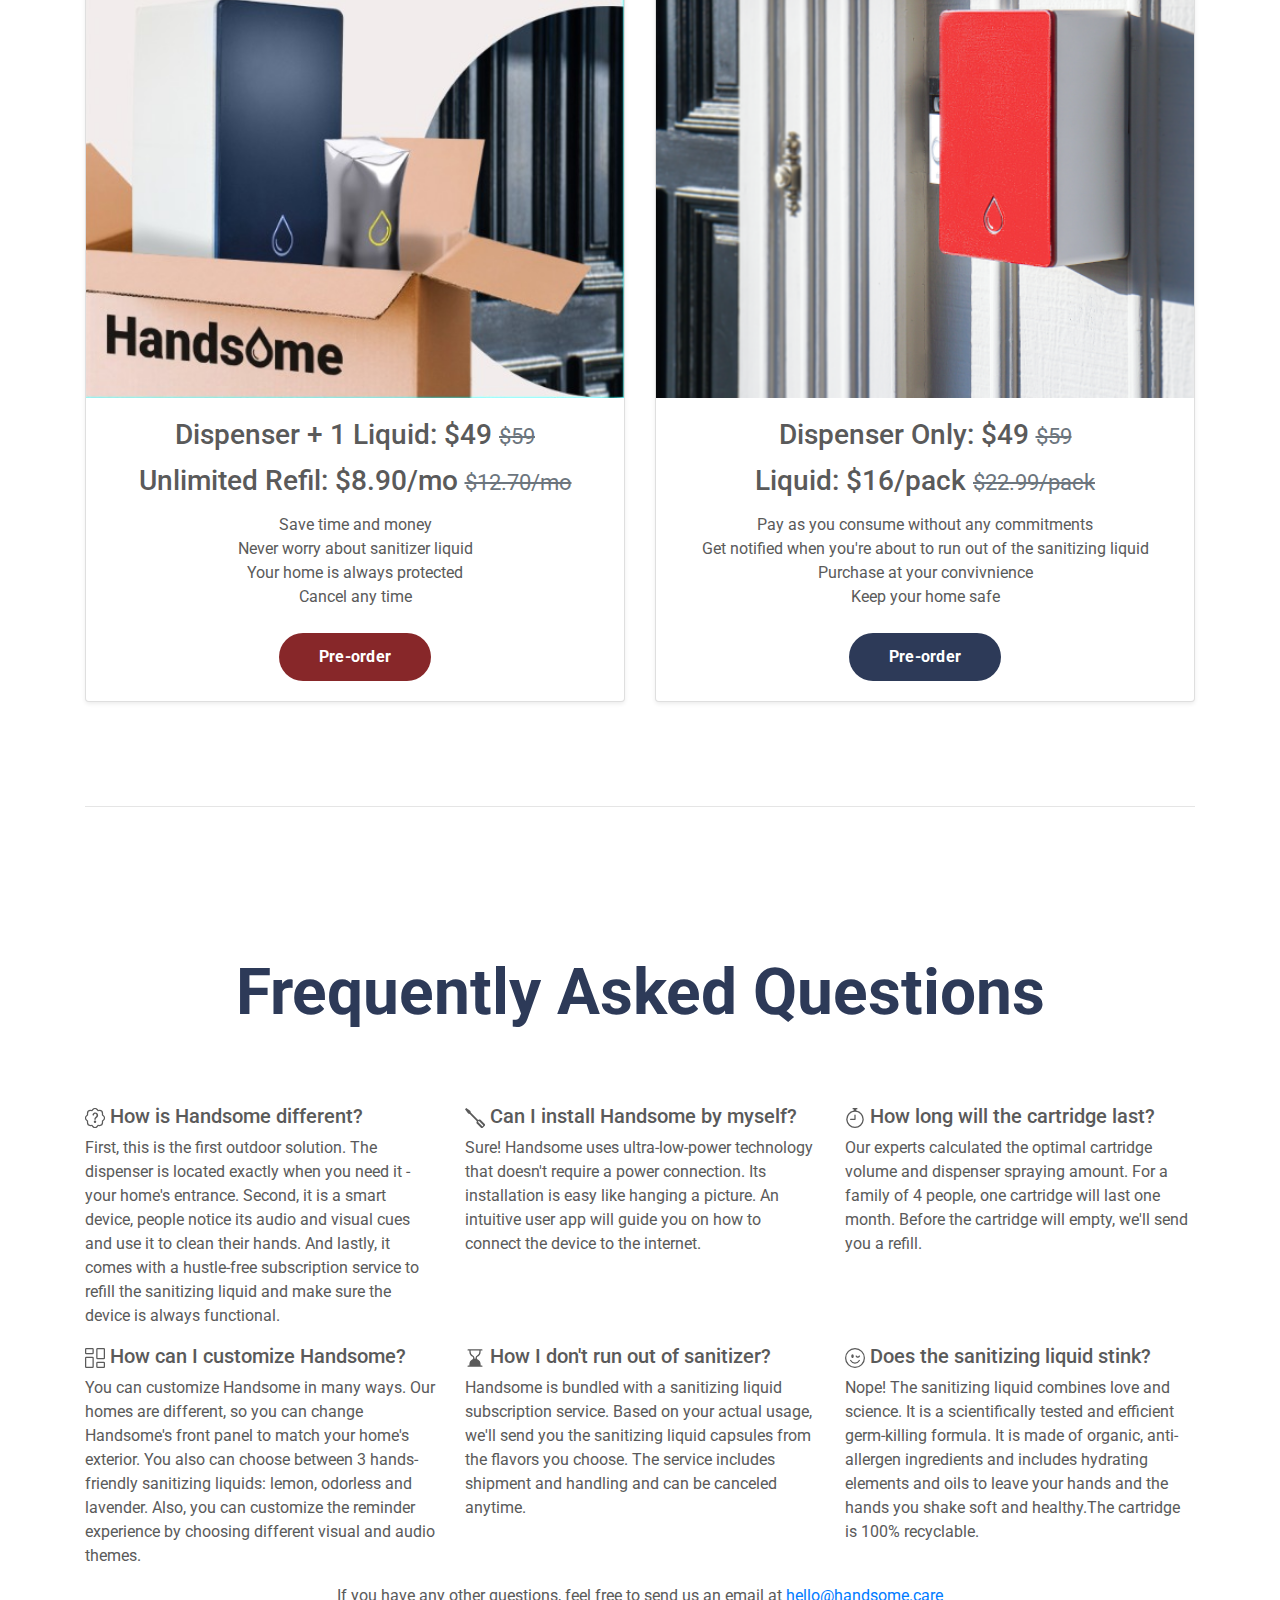
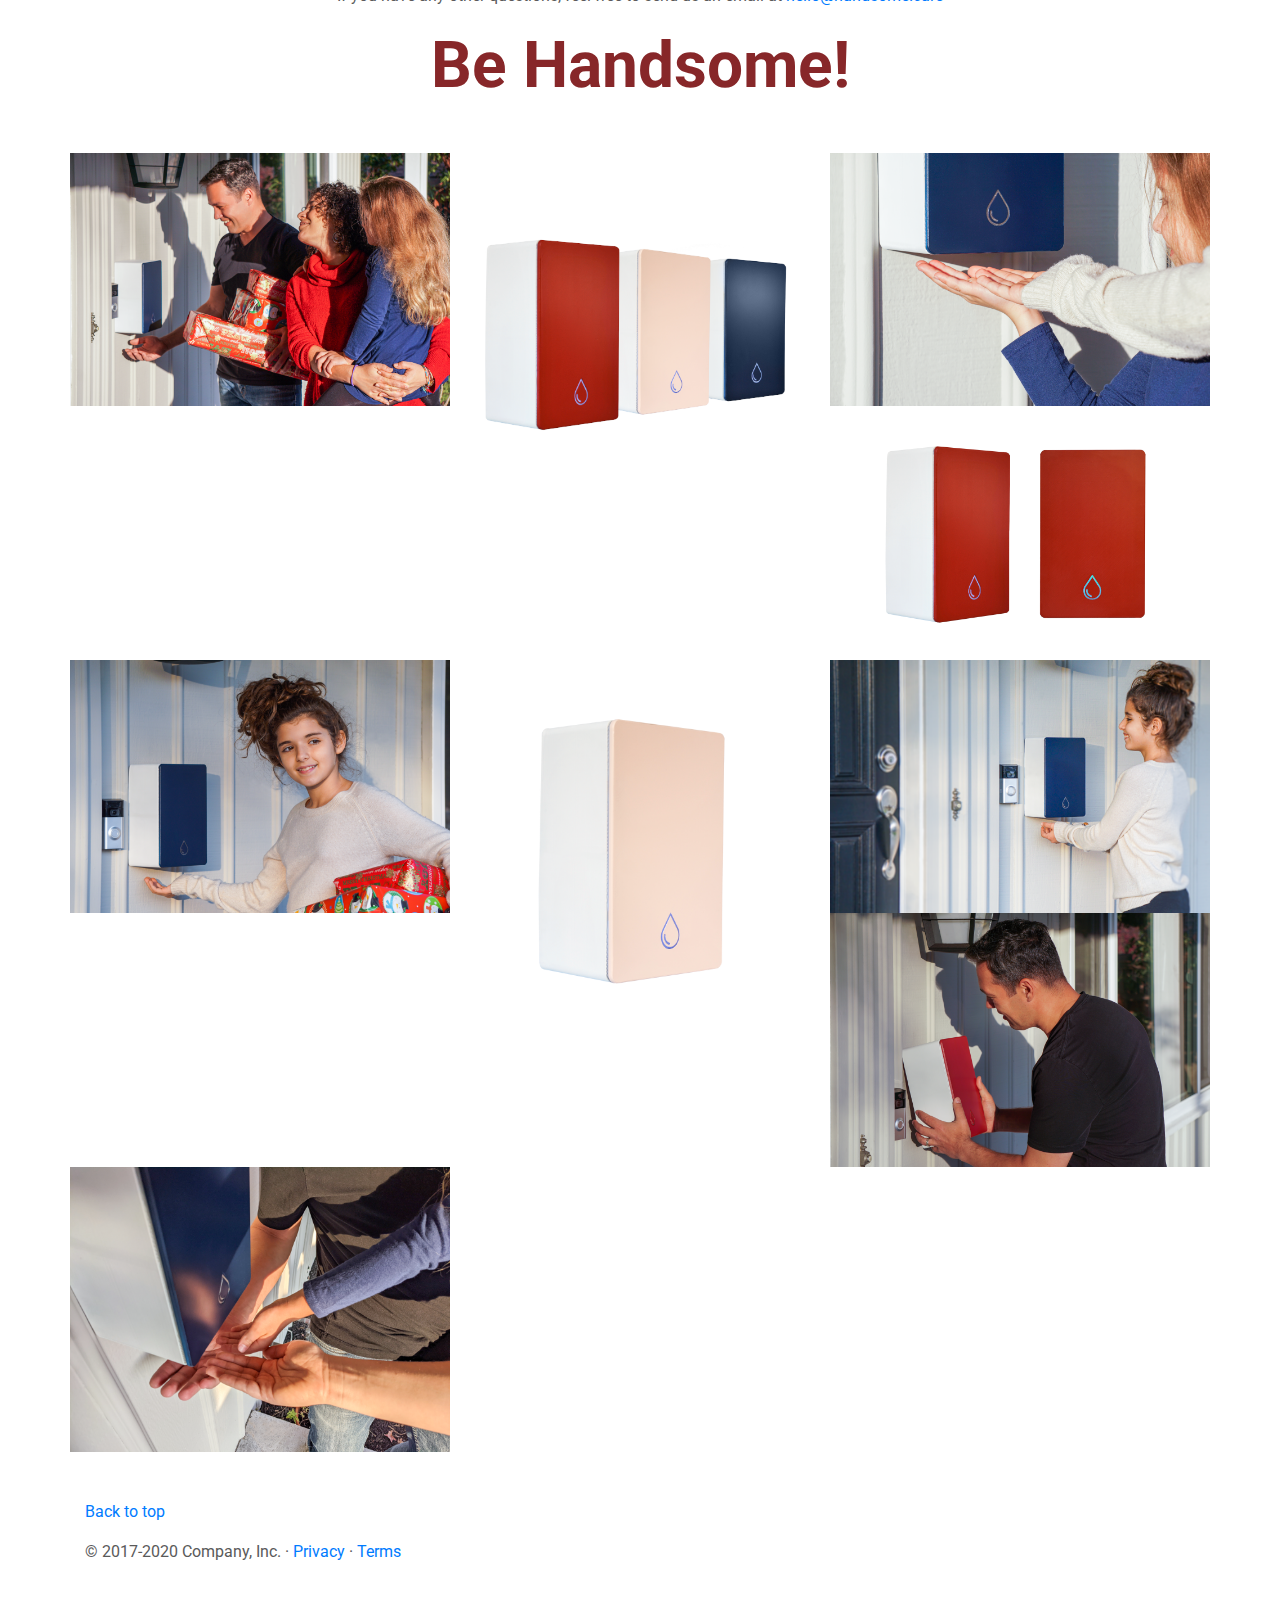
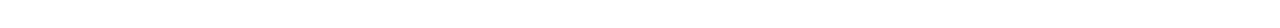
==== commit d8588674: "Add files via upload" ====
--- a/v3/index.html
+++ b/v3/index.html
@@ -17,7 +17,7 @@
     
 
     <!-- Bootstrap core CSS -->
-<link href='http://fonts.googleapis.com/css?family=Roboto' rel='stylesheet' type='text/css'>
+<link href='https://fonts.googleapis.com/css?family=Roboto' rel='stylesheet' type='text/css'>
       
 <link rel="stylesheet" href="https://stackpath.bootstrapcdn.com/bootstrap/4.3.1/css/bootstrap.min.css" integrity="sha384-ggOyR0iXCbMQv3Xipma34MD+dH/1fQ784/j6cY/iJTQUOhcWr7x9JvoRxT2MZw1T" crossorigin="anonymous">
 <script src="https://code.jquery.com/jquery-3.3.1.slim.min.js" integrity="sha384-q8i/X+965DzO0rT7abK41JStQIAqVgRVzpbzo5smXKp4YfRvH+8abtTE1Pi6jizo" crossorigin="anonymous"></script>
@@ -494,37 +494,26 @@
 
   
     <!-- images -->  
-    <div class="container-fluid">
+    <div class="container">
 
       <h1 class="display-1 mb-5 animate__animated animate__fadeIn text-center font-weight-bold" style="color:#872729;">Be Handsome!</h1>
-      <div class="grid">
-        <div class="grid-sizer"></div>
-        <div class="grid-item">
-          <img src="images/masonry/4.png" />
-        </div>
-        <div class="grid-item">
-          <img src="images/masonry/1.png" />
-        </div>
-        <div class="grid-item">
-          <img src="images/masonry/5.png" />
-        </div>
-        <div class="grid-item">
-          <img src="images/masonry/10.png" />
-        </div>
-        <div class="grid-item">
-          <img src="images/masonry/6.png" />
-        </div>
-        <div class="grid-item">
-          <img src="images/masonry/2.png" />
-        </div>
-        <div class="grid-item">
-          <img src="images/masonry/7.png" />
-        </div>
-        <div class="grid-item">
-          <img src="images/masonry/8.png" />
-        </div>
-      </div>
-    </div>    
+      <div class="row">
+          <div class="grid" data-masonry='{ "itemSelector": ".grid-item", "columnWidth": 200 }'>
+              <div class="grid-sizer"></div>
+
+              <div class="grid-item"><img src="images/masonry/4.png" /></div>
+              <div class="grid-item"><img src="images/masonry/1.png" /></div>
+              <div class="grid-item"><img src="images/masonry/5.png" /></div>
+              <div class="grid-item"><img src="images/masonry/10.png" /></div>
+              <div class="grid-item"><img src="images/masonry/6.png" /></div>
+              <div class="grid-item"><img src="images/masonry/2.png" /></div>
+              <div class="grid-item"><img src="images/masonry/7.png" /></div>
+              <div class="grid-item"><img src="images/masonry/11.png" /></div>
+                  <div class="grid-item"><img src="images/masonry/8.png" /></div>
+      </div>
+        </div>
+    </div>
+
 
   <!-- FOOTER -->
   <footer class="container mt-5">
@@ -535,18 +524,6 @@
 
 
 <!--    <script src="assets/dist/js/bootstrap.bundle.min.js"></script>-->
-      <script>
-          // init Masonry
-var $grid = $('.grid').masonry({
-  itemSelector: '.grid-item',
-  percentPosition: true,
-  columnWidth: '.grid-sizer'
-});
-// layout Masonry after each image loads
-$grid.imagesLoaded().progress( function() {
-  $grid.masonry();
-});
-      </script>      
 
       
   </body>
--- a/v3/css/custom.css
+++ b/v3/css/custom.css
@@ -361,9 +361,6 @@
 
 
 /* masonry */
-// Within style tags in your html file
-* { box-sizing: border-box; }
-
 .grid:after {
   content: '';
   display: block;
@@ -417,4 +414,3 @@
   max-width: 100%;
 }
 
-
